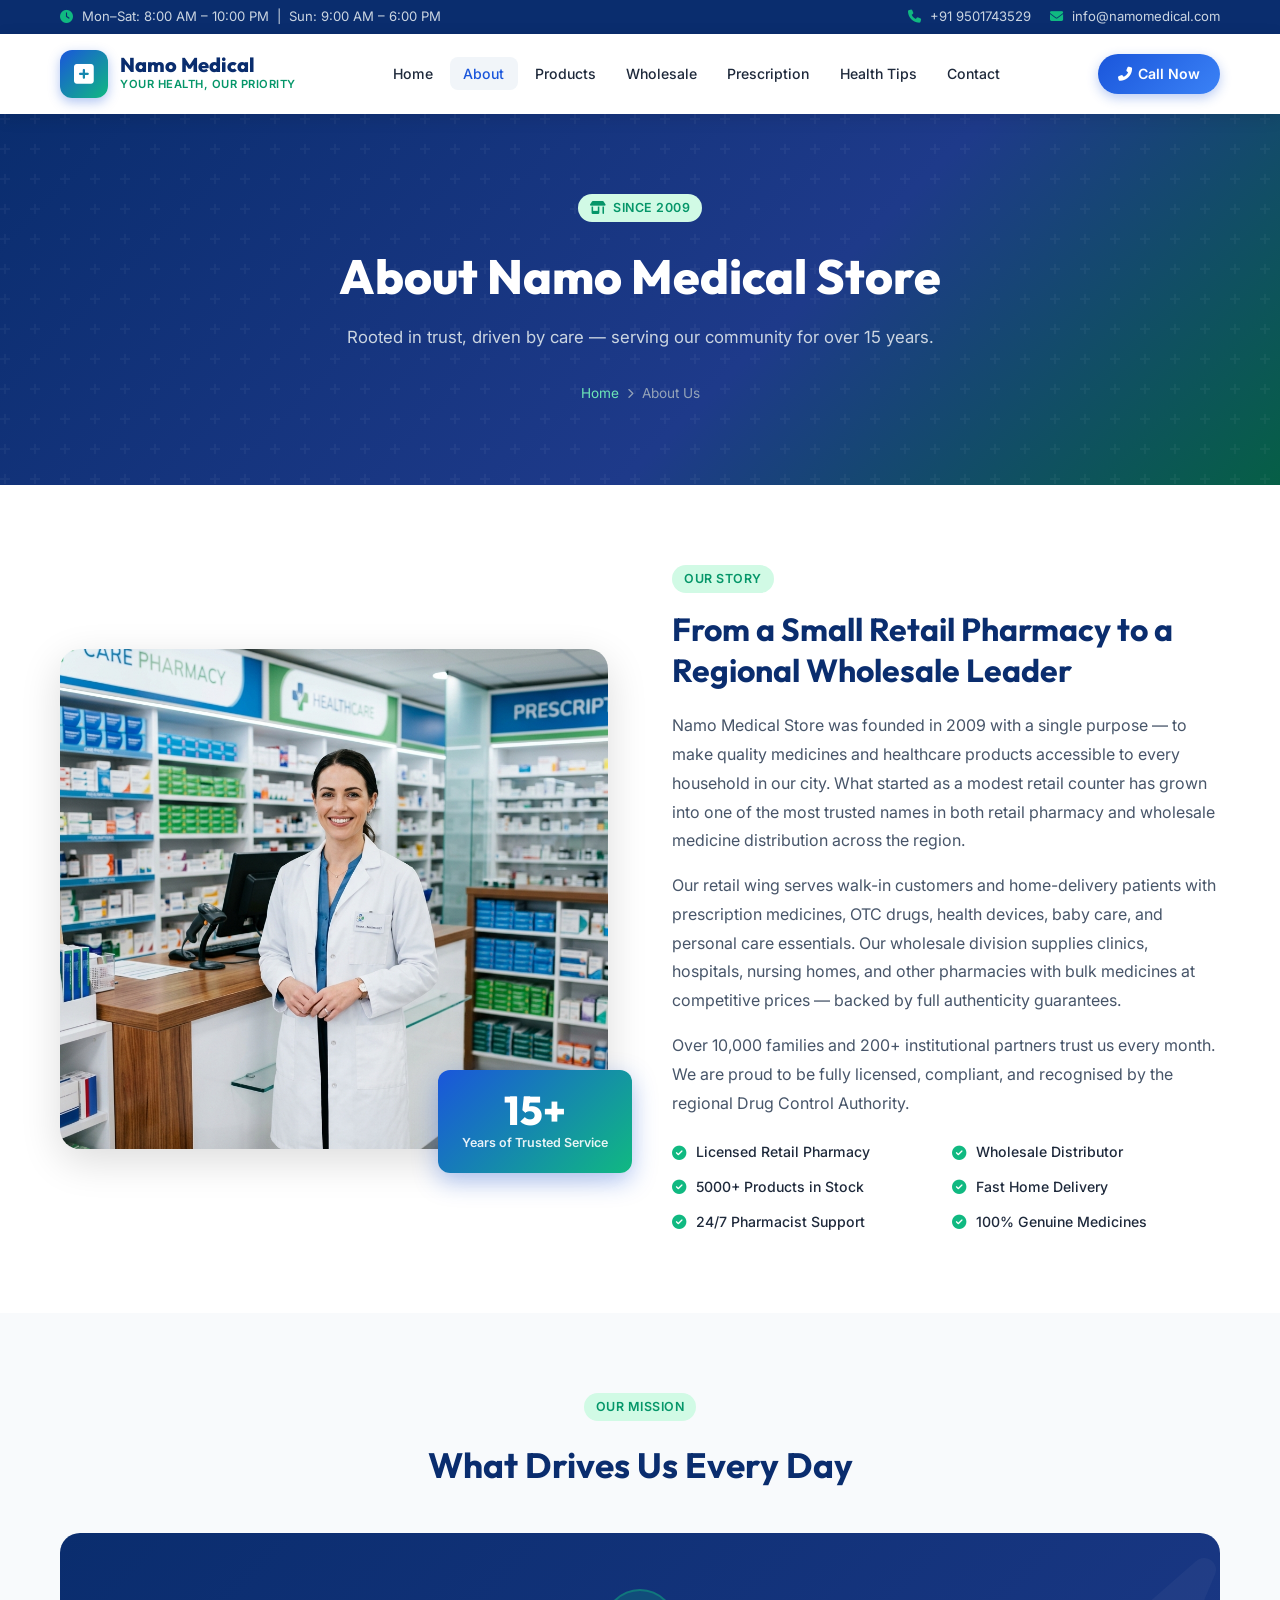
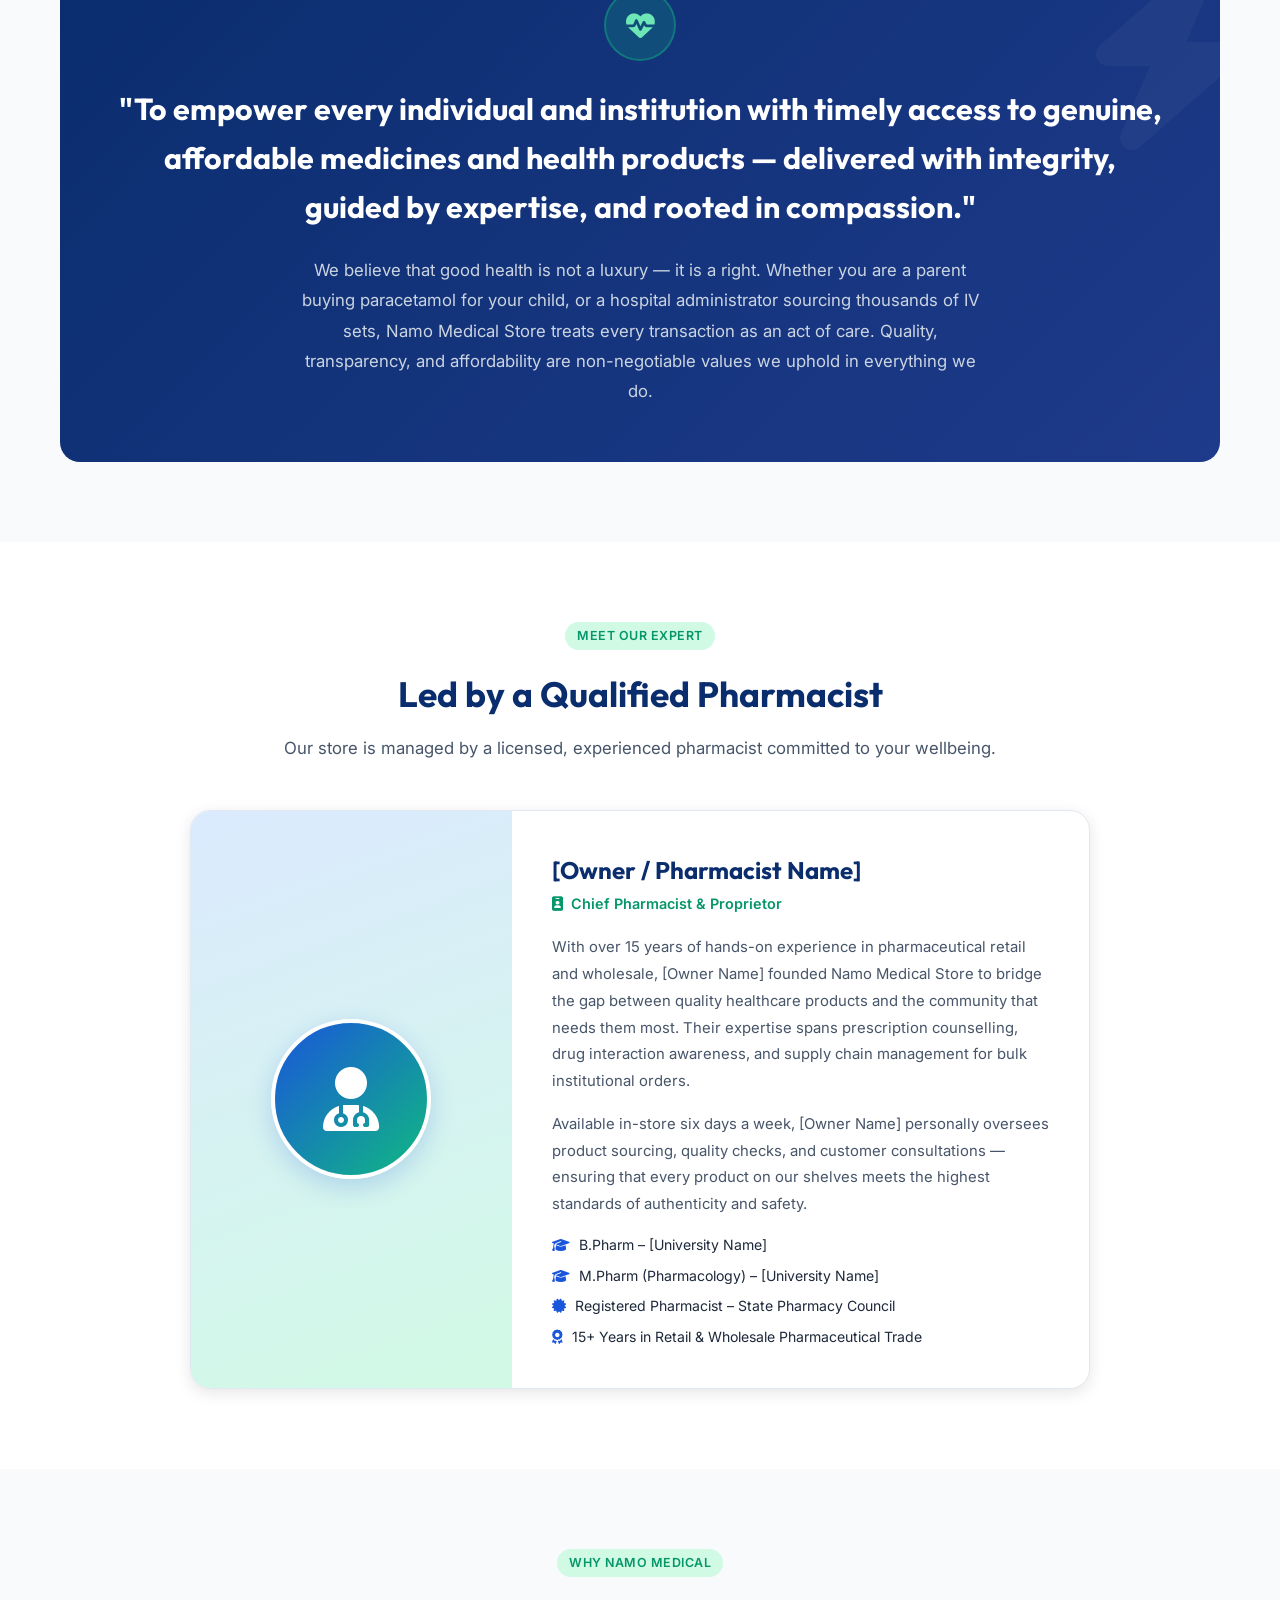
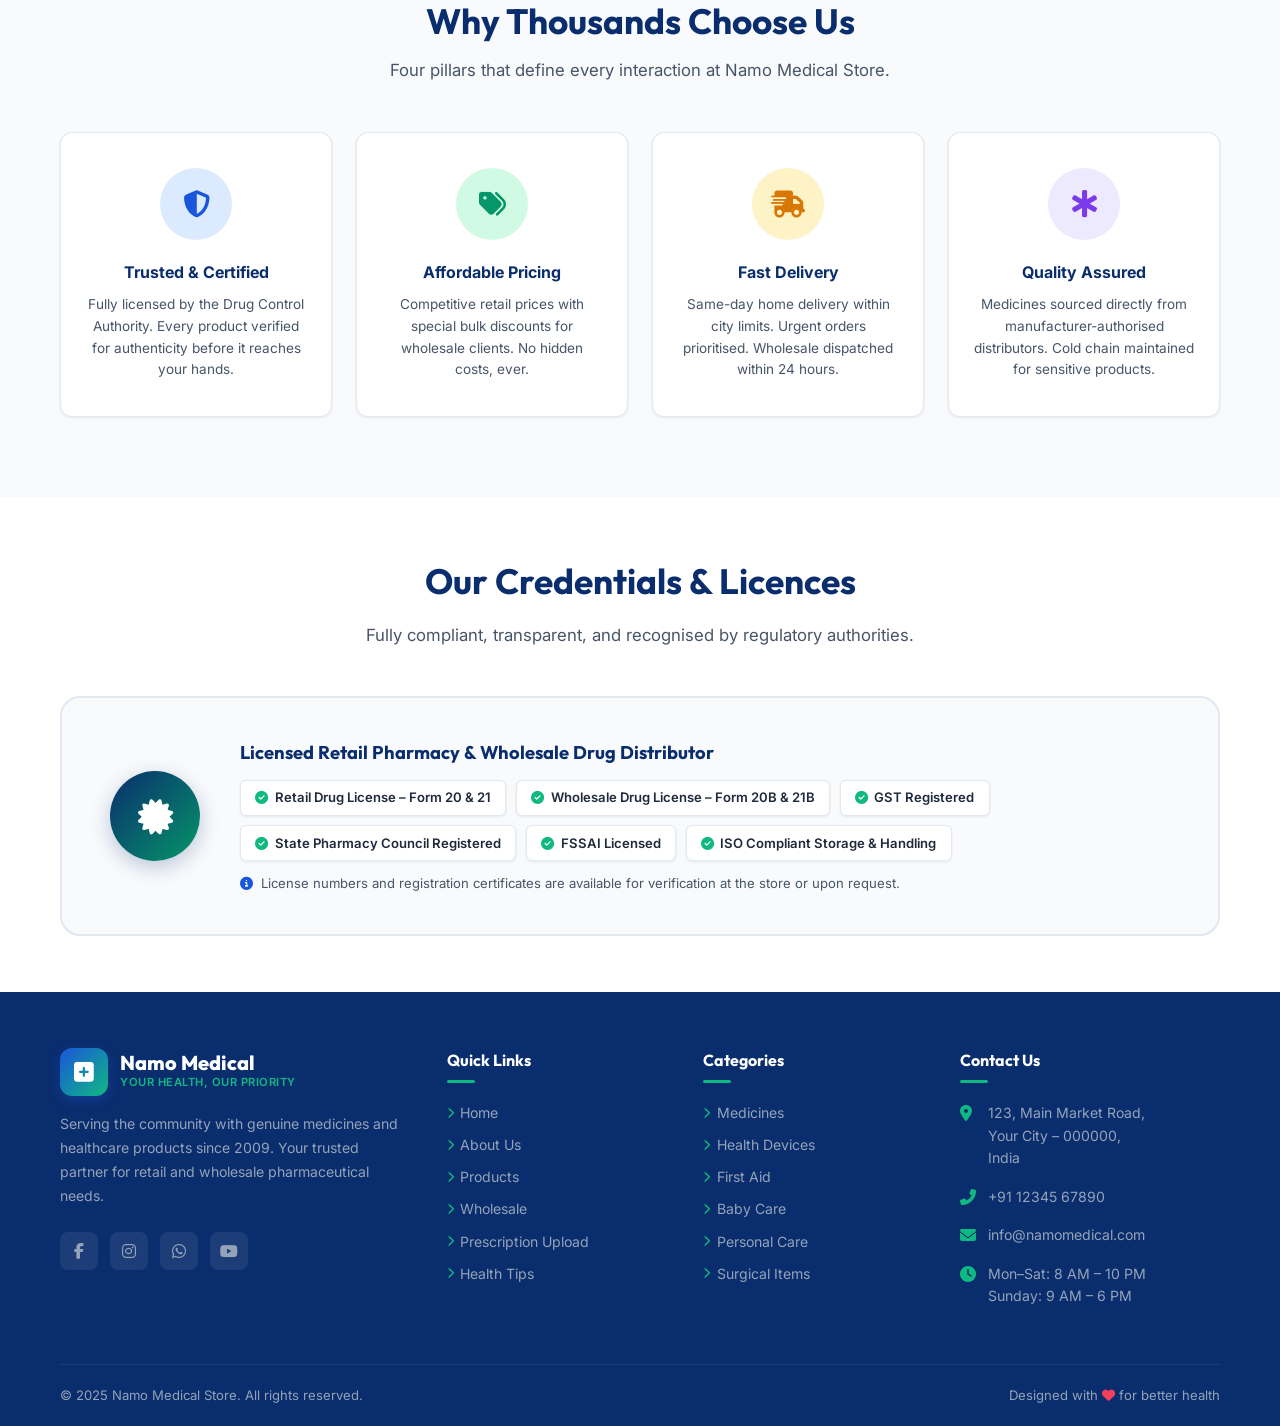
==== about.html @ 47156c94 "products page" ====
<!DOCTYPE html>
<html lang="en">
<head>
  <meta charset="UTF-8" />
  <meta name="viewport" content="width=device-width, initial-scale=1.0" />
  <title>About Us – Namo Medical Store | Retail & Wholesale Pharmacy</title>
  <meta name="Namo medical store" content="Learn about Namo Medical Store – our 15+ year journey as a licensed retail pharmacy and wholesale medicine supplier, our expert pharmacist team, and our mission to serve your health." />
  <link rel="stylesheet" href="css/style.css" />
  <link rel="stylesheet" href="https://cdnjs.cloudflare.com/ajax/libs/font-awesome/6.5.0/css/all.min.css" />
</head>
<body>

  <!-- ===== TOP BAR ===== -->
  <div class="top-bar">
    <div class="container">
      <div class="top-bar-left">
        <span><i class="fas fa-clock"></i> Mon–Sat: 8:00 AM – 10:00 PM &nbsp;|&nbsp; Sun: 9:00 AM – 6:00 PM</span>
      </div>
      <div class="top-bar-right">
        <a href="tel:+919501743529"><i class="fas fa-phone"></i> +91 9501743529</a>
        <a href="mailto:info@namomedical.com"><i class="fas fa-envelope"></i> info@namomedical.com</a>
      </div>
    </div>
  </div>

  <!-- ===== HEADER ===== -->
  <header id="main-header">
    <div class="container">
      <nav>
        <a href="index.html" class="logo">
          <div class="logo-icon"><i class="fas fa-plus-square"></i></div>
          <div class="logo-text">
            <div class="name">Namo Medical</div>
            <div class="tagline">Your Health, Our Priority</div>
          </div>
        </a>

        <ul class="nav-menu">
          <li><a href="index.html">Home</a></li>
          <li><a href="about.html" class="active">About</a></li>
          <li><a href="products.html">Products</a></li>
          <li><a href="index.html#wholesale">Wholesale</a></li>
          <li><a href="#">Prescription</a></li>
          <li><a href="#">Health Tips</a></li>
          <li><a href="#">Contact</a></li>
        </ul>

        <div class="nav-actions">
          <a href="tel:+919501743529" class="btn-call">
            <i class="fas fa-phone-alt"></i> Call Now
          </a>
          <button class="hamburger" id="hamburger" aria-label="Open menu">
            <span></span><span></span><span></span>
          </button>
        </div>
      </nav>
    </div>
  </header>

  <!-- ===== MOBILE NAV ===== -->
  <div class="mobile-nav" id="mobile-nav" role="dialog" aria-label="Mobile navigation">
    <button class="mobile-nav-close" id="mobile-close"><i class="fas fa-times"></i></button>
    <a href="index.html">Home</a>
    <a href="about.html">About</a>
    <a href="products.html">Products</a>
    <a href="index.html#wholesale">Wholesale</a>
    <a href="#">Prescription Upload</a>
    <a href="#">Health Tips</a>
    <a href="#">Contact</a>
    <a href="tel:+919501743529" class="btn-call"><i class="fas fa-phone-alt"></i> Call Now</a>
  </div>

  <!-- ===== PAGE HERO ===== -->
  <section class="page-hero">
    <div class="container">
      <div class="page-hero-content">
        <span class="badge-pill"><i class="fas fa-store-alt"></i> &nbsp;Since 2009</span>
        <h1>About Namo Medical Store</h1>
        <p>Rooted in trust, driven by care — serving our community for over 15 years.</p>
        <nav class="breadcrumb" aria-label="Breadcrumb">
          <a href="index.html">Home</a>
          <i class="fas fa-chevron-right"></i>
          <span>About Us</span>
        </nav>
      </div>
    </div>
  </section>

  <!-- ===== STORY SECTION ===== -->
  <section class="story-section">
    <div class="container">
      <div class="story-grid">

        <!-- Image side -->
        <div class="story-img-wrap reveal">
          <img
            src="images/about_store.png"
            alt="Namo Medical Store pharmacist"
            class="story-img"
            loading="lazy"
          />
          <div class="story-badge">
            <div class="years">15+</div>
            <div class="years-label">Years of Trusted Service</div>
          </div>
        </div>

        <!-- Text side -->
        <div class="story-content reveal">
          <span class="badge-pill">Our Story</span>
          <h2>From a Small Retail Pharmacy to a Regional Wholesale Leader</h2>
          <p>
            Namo Medical Store was founded in 2009 with a single purpose — to make quality medicines
            and healthcare products accessible to every household in our city. What started as a modest
            retail counter has grown into one of the most trusted names in both retail pharmacy and
            wholesale medicine distribution across the region.
          </p>
          <p>
            Our retail wing serves walk-in customers and home-delivery patients with prescription
            medicines, OTC drugs, health devices, baby care, and personal care essentials. Our
            wholesale division supplies clinics, hospitals, nursing homes, and other pharmacies with
            bulk medicines at competitive prices — backed by full authenticity guarantees.
          </p>
          <p>
            Over 10,000 families and 200+ institutional partners trust us every month. We are proud
            to be fully licensed, compliant, and recognised by the regional Drug Control Authority.
          </p>
          <div class="story-highlights">
            <div class="story-highlight-item"><i class="fas fa-check-circle"></i> Licensed Retail Pharmacy</div>
            <div class="story-highlight-item"><i class="fas fa-check-circle"></i> Wholesale Distributor</div>
            <div class="story-highlight-item"><i class="fas fa-check-circle"></i> 5000+ Products in Stock</div>
            <div class="story-highlight-item"><i class="fas fa-check-circle"></i> Fast Home Delivery</div>
            <div class="story-highlight-item"><i class="fas fa-check-circle"></i> 24/7 Pharmacist Support</div>
            <div class="story-highlight-item"><i class="fas fa-check-circle"></i> 100% Genuine Medicines</div>
          </div>
        </div>

      </div>
    </div>
  </section>

  <!-- ===== MISSION STATEMENT ===== -->
  <section class="mission-section">
    <div class="container">
      <span class="badge-pill" style="display:block;width:fit-content;margin:0 auto 1rem;">Our Mission</span>
      <h2 class="section-title" style="margin-bottom:2.5rem;">What Drives Us Every Day</h2>
      <div class="mission-card reveal">
        <div class="mission-icon"><i class="fas fa-heartbeat"></i></div>
        <h2>"To empower every individual and institution with timely access to genuine,
            affordable medicines and health products — delivered with integrity,
            guided by expertise, and rooted in compassion."</h2>
        <p style="margin-top:1.5rem;">
          We believe that good health is not a luxury — it is a right. Whether you are a parent buying
          paracetamol for your child, or a hospital administrator sourcing thousands of IV sets, Namo
          Medical Store treats every transaction as an act of care. Quality, transparency, and
          affordability are non-negotiable values we uphold in everything we do.
        </p>
      </div>
    </div>
  </section>

  <!-- ===== PHARMACIST / OWNER SECTION ===== -->
  <section class="team-section">
    <div class="container">
      <span class="badge-pill" style="display:block;width:fit-content;margin:0 auto 1rem;">Meet Our Expert</span>
      <h2 class="section-title" style="margin-bottom:.75rem;">Led by a Qualified Pharmacist</h2>
      <p class="section-subtitle">Our store is managed by a licensed, experienced pharmacist committed to your wellbeing.</p>

      <div class="team-card reveal">
        <!-- Avatar column -->
        <div class="team-img-col">
          <div class="team-avatar-placeholder">
            <i class="fas fa-user-md"></i>
          </div>
        </div>

        <!-- Info column -->
        <div class="team-info">
          <h3>[Owner / Pharmacist Name]</h3>
          <div class="team-role">
            <i class="fas fa-id-badge"></i>&nbsp; Chief Pharmacist &amp; Proprietor
          </div>
          <p>
            With over 15 years of hands-on experience in pharmaceutical retail and wholesale,
            [Owner Name] founded Namo Medical Store to bridge the gap between quality healthcare
            products and the community that needs them most. Their expertise spans prescription
            counselling, drug interaction awareness, and supply chain management for bulk
            institutional orders.
          </p>
          <p>
            Available in-store six days a week, [Owner Name] personally oversees product sourcing,
            quality checks, and customer consultations — ensuring that every product on our shelves
            meets the highest standards of authenticity and safety.
          </p>
          <div class="qual-list">
            <div class="qual-item">
              <i class="fas fa-graduation-cap"></i>
              <span>B.Pharm – [University Name]</span>
            </div>
            <div class="qual-item">
              <i class="fas fa-graduation-cap"></i>
              <span>M.Pharm (Pharmacology) – [University Name]</span>
            </div>
            <div class="qual-item">
              <i class="fas fa-certificate"></i>
              <span>Registered Pharmacist – State Pharmacy Council</span>
            </div>
            <div class="qual-item">
              <i class="fas fa-award"></i>
              <span>15+ Years in Retail &amp; Wholesale Pharmaceutical Trade</span>
            </div>
          </div>
        </div>
      </div>
    </div>
  </section>

  <!-- ===== WHY CHOOSE US ===== -->
  <section class="why-section">
    <div class="container">
      <span class="badge-pill" style="display:block;width:fit-content;margin:0 auto 1rem;">Why Namo Medical</span>
      <h2 class="section-title">Why Thousands Choose Us</h2>
      <p class="section-subtitle">Four pillars that define every interaction at Namo Medical Store.</p>
      <div class="why-grid">

        <div class="why-card reveal">
          <div class="why-icon-wrap"><i class="fas fa-shield-halved"></i></div>
          <h3>Trusted & Certified</h3>
          <p>Fully licensed by the Drug Control Authority. Every product verified for authenticity before it reaches your hands.</p>
        </div>

        <div class="why-card reveal">
          <div class="why-icon-wrap"><i class="fas fa-tags"></i></div>
          <h3>Affordable Pricing</h3>
          <p>Competitive retail prices with special bulk discounts for wholesale clients. No hidden costs, ever.</p>
        </div>

        <div class="why-card reveal">
          <div class="why-icon-wrap"><i class="fas fa-truck-fast"></i></div>
          <h3>Fast Delivery</h3>
          <p>Same-day home delivery within city limits. Urgent orders prioritised. Wholesale dispatched within 24 hours.</p>
        </div>

        <div class="why-card reveal">
          <div class="why-icon-wrap"><i class="fas fa-star-of-life"></i></div>
          <h3>Quality Assured</h3>
          <p>Medicines sourced directly from manufacturer-authorised distributors. Cold chain maintained for sensitive products.</p>
        </div>

      </div>
    </div>
  </section>

  <!-- ===== LICENSE / CREDIBILITY ===== -->
  <section class="license-section">
    <div class="container">
      <h2 class="section-title" style="margin-bottom:.75rem;">Our Credentials &amp; Licences</h2>
      <p class="section-subtitle">Fully compliant, transparent, and recognised by regulatory authorities.</p>
      <div class="license-inner reveal">
        <div class="license-seal">
          <i class="fas fa-certificate"></i>
        </div>
        <div class="license-details">
          <h3>Licensed Retail Pharmacy &amp; Wholesale Drug Distributor</h3>
          <div class="license-items">
            <div class="license-tag"><i class="fas fa-check-circle"></i> Retail Drug License – Form 20 &amp; 21</div>
            <div class="license-tag"><i class="fas fa-check-circle"></i> Wholesale Drug License – Form 20B &amp; 21B</div>
            <div class="license-tag"><i class="fas fa-check-circle"></i> GST Registered</div>
            <div class="license-tag"><i class="fas fa-check-circle"></i> State Pharmacy Council Registered</div>
            <div class="license-tag"><i class="fas fa-check-circle"></i> FSSAI Licensed</div>
            <div class="license-tag"><i class="fas fa-check-circle"></i> ISO Compliant Storage &amp; Handling</div>
          </div>
          <p class="license-note">
            <i class="fas fa-info-circle" style="color:var(--blue);"></i>
            &nbsp;License numbers and registration certificates are available for verification at the store or upon request.
          </p>
        </div>
      </div>
    </div>
  </section>

  <!-- ===== FOOTER ===== -->
  <footer>
    <div class="container">
      <div class="footer-grid">

        <div class="footer-brand">
          <div class="logo">
            <div class="logo-icon"><i class="fas fa-plus-square"></i></div>
            <div class="logo-text">
              <div class="name">Namo Medical</div>
              <div class="tagline">Your Health, Our Priority</div>
            </div>
          </div>
          <p class="footer-desc">Serving the community with genuine medicines and healthcare products since 2009. Your trusted partner for retail and wholesale pharmaceutical needs.</p>
          <div class="social-links">
            <a href="#" aria-label="Facebook"><i class="fab fa-facebook-f"></i></a>
            <a href="#" aria-label="Instagram"><i class="fab fa-instagram"></i></a>
            <a href="#" aria-label="WhatsApp"><i class="fab fa-whatsapp"></i></a>
            <a href="#" aria-label="YouTube"><i class="fab fa-youtube"></i></a>
          </div>
        </div>

        <div class="footer-col">
          <h4>Quick Links</h4>
          <ul class="footer-links">
            <li><a href="index.html"><i class="fas fa-chevron-right"></i> Home</a></li>
            <li><a href="about.html"><i class="fas fa-chevron-right"></i> About Us</a></li>
            <li><a href="products.html"><i class="fas fa-chevron-right"></i> Products</a></li>
            <li><a href="index.html#wholesale"><i class="fas fa-chevron-right"></i> Wholesale</a></li>
            <li><a href="#"><i class="fas fa-chevron-right"></i> Prescription Upload</a></li>
            <li><a href="#"><i class="fas fa-chevron-right"></i> Health Tips</a></li>
          </ul>
        </div>

        <div class="footer-col">
          <h4>Categories</h4>
          <ul class="footer-links">
            <li><a href="products.html"><i class="fas fa-chevron-right"></i> Medicines</a></li>
            <li><a href="products.html"><i class="fas fa-chevron-right"></i> Health Devices</a></li>
            <li><a href="products.html"><i class="fas fa-chevron-right"></i> First Aid</a></li>
            <li><a href="products.html"><i class="fas fa-chevron-right"></i> Baby Care</a></li>
            <li><a href="products.html"><i class="fas fa-chevron-right"></i> Personal Care</a></li>
            <li><a href="products.html"><i class="fas fa-chevron-right"></i> Surgical Items</a></li>
          </ul>
        </div>

        <div class="footer-col">
          <h4>Contact Us</h4>
          <div class="contact-item">
            <i class="fas fa-map-marker-alt"></i>
            <span>123, Main Market Road,<br />Your City – 000000,<br />India</span>
          </div>
          <div class="contact-item">
            <i class="fas fa-phone-alt"></i>
            <span><a href="tel:+911234567890" style="color:#94a3b8;">+91 12345 67890</a></span>
          </div>
          <div class="contact-item">
            <i class="fas fa-envelope"></i>
            <span><a href="mailto:info@namomedical.com" style="color:#94a3b8;">info@namomedical.com</a></span>
          </div>
          <div class="contact-item">
            <i class="fas fa-clock"></i>
            <span>Mon–Sat: 8 AM – 10 PM<br />Sunday: 9 AM – 6 PM</span>
          </div>
        </div>

      </div>

      <div class="footer-bottom">
        <span>&copy; 2025 Namo Medical Store. All rights reserved.</span>
        <span>Designed with <i class="fas fa-heart" style="color:#f43f5e;"></i> for better health</span>
      </div>
    </div>
  </footer>

  <script src="js/main.js"></script>
</body>
</html>
---- css/style.css ----
/* =============================================
   NAMO MEDICAL STORE - Main Stylesheet
   ============================================= */

@import url('https://fonts.googleapis.com/css2?family=Inter:wght@300;400;500;600;700;800&family=Outfit:wght@400;600;700;800&display=swap');

/* --- CSS Variables --- */
:root {
  --blue-dark:   #0a2d6e;
  --blue:        #1a56db;
  --blue-light:  #3b82f6;
  --green:       #10b981;
  --green-dark:  #059669;
  --green-light: #d1fae5;
  --white:       #ffffff;
  --gray-50:     #f8fafc;
  --gray-100:    #f1f5f9;
  --gray-200:    #e2e8f0;
  --gray-400:    #94a3b8;
  --gray-600:    #475569;
  --gray-800:    #1e293b;
  --shadow-sm:   0 1px 3px rgba(0,0,0,.08);
  --shadow-md:   0 4px 16px rgba(0,0,0,.10);
  --shadow-lg:   0 12px 40px rgba(0,0,0,.14);
  --radius:      12px;
  --radius-lg:   20px;
  --transition:  .3s ease;
}

/* --- Reset --- */
*, *::before, *::after { box-sizing: border-box; margin: 0; padding: 0; }
html { scroll-behavior: smooth; font-size: 16px; }
body { font-family: 'Inter', sans-serif; color: var(--gray-800); background: var(--white); line-height: 1.6; }
img { max-width: 100%; display: block; }
a { text-decoration: none; color: inherit; }
ul { list-style: none; }
button { cursor: pointer; border: none; font-family: inherit; }

/* --- Utility --- */
.container { max-width: 1200px; margin: 0 auto; padding: 0 20px; }
.section-title { font-family: 'Outfit', sans-serif; font-size: clamp(1.6rem, 3vw, 2.2rem); font-weight: 700; color: var(--blue-dark); text-align: center; margin-bottom: .5rem; }
.section-subtitle { text-align: center; color: var(--gray-600); font-size: 1.05rem; margin-bottom: 3rem; }
.badge-pill { display: inline-block; background: var(--green-light); color: var(--green-dark); font-size: .78rem; font-weight: 600; padding: .25rem .75rem; border-radius: 50px; letter-spacing: .5px; text-transform: uppercase; margin-bottom: 1rem; }

/* =============================================
   TOP BAR
   ============================================= */
.top-bar {
  background: var(--blue-dark);
  color: #cbd5e1;
  font-size: .82rem;
  padding: .4rem 0;
}
.top-bar .container {
  display: flex;
  justify-content: space-between;
  align-items: center;
  flex-wrap: wrap;
  gap: .5rem;
}
.top-bar a { color: #cbd5e1; transition: color var(--transition); }
.top-bar a:hover { color: var(--white); }
.top-bar-left, .top-bar-right { display: flex; align-items: center; gap: 1.2rem; }
.top-bar i { margin-right: .3rem; color: var(--green); }

/* =============================================
   HEADER / NAV
   ============================================= */
header {
  position: sticky;
  top: 0;
  z-index: 1000;
  background: var(--white);
  box-shadow: var(--shadow-md);
  transition: box-shadow var(--transition);
}
header.scrolled { box-shadow: 0 4px 24px rgba(0,0,0,.15); }

nav { display: flex; align-items: center; justify-content: space-between; padding: 1rem 0; gap: 1rem; }

/* Logo */
.logo { display: flex; align-items: center; gap: .75rem; }
.logo-icon {
  width: 48px; height: 48px;
  background: linear-gradient(135deg, var(--blue), var(--green));
  border-radius: var(--radius);
  display: flex; align-items: center; justify-content: center;
  font-size: 1.4rem; color: white;
  box-shadow: 0 4px 12px rgba(26,86,219,.35);
}
.logo-text .name { font-family: 'Outfit', sans-serif; font-weight: 800; font-size: 1.25rem; color: var(--blue-dark); line-height: 1.1; }
.logo-text .tagline { font-size: .7rem; color: var(--green-dark); font-weight: 600; letter-spacing: .5px; text-transform: uppercase; }

/* Nav Menu */
.nav-menu { display: flex; align-items: center; gap: .2rem; }
.nav-menu a {
  padding: .5rem .85rem;
  font-size: .88rem;
  font-weight: 500;
  color: var(--gray-800);
  border-radius: 8px;
  transition: background var(--transition), color var(--transition);
  white-space: nowrap;
}
.nav-menu a:hover, .nav-menu a.active { background: var(--gray-100); color: var(--blue); }

/* Nav Actions */
.nav-actions { display: flex; align-items: center; gap: .75rem; }
.btn-call {
  background: linear-gradient(135deg, var(--blue), var(--blue-light));
  color: white;
  padding: .55rem 1.25rem;
  border-radius: 50px;
  font-size: .88rem;
  font-weight: 600;
  display: flex; align-items: center; gap: .4rem;
  box-shadow: 0 4px 12px rgba(26,86,219,.3);
  transition: transform var(--transition), box-shadow var(--transition);
}
.btn-call:hover { transform: translateY(-2px); box-shadow: 0 6px 20px rgba(26,86,219,.4); }

/* Hamburger */
.hamburger { display: none; flex-direction: column; gap: 5px; padding: .4rem; cursor: pointer; }
.hamburger span { display: block; width: 24px; height: 2px; background: var(--blue-dark); border-radius: 2px; transition: all var(--transition); }
.hamburger.open span:nth-child(1) { transform: rotate(45deg) translate(5px, 5px); }
.hamburger.open span:nth-child(2) { opacity: 0; }
.hamburger.open span:nth-child(3) { transform: rotate(-45deg) translate(5px, -5px); }

/* =============================================
   HERO SECTION
   ============================================= */
.hero {
  position: relative;
  min-height: 92vh;
  display: flex; align-items: center;
  overflow: hidden;
}
.hero-bg {
  position: absolute; inset: 0;
  background-image: url('../images/hero_banner.png');
  background-size: cover;
  background-position: center;
  background-repeat: no-repeat;
}
.hero-overlay {
  position: absolute; inset: 0;
  background: linear-gradient(120deg, rgba(10,45,110,.88) 0%, rgba(10,45,110,.6) 55%, rgba(16,185,129,.25) 100%);
}
.hero-content {
  position: relative; z-index: 2;
  max-width: 700px;
  padding: 4rem 0;
  animation: fadeInUp .9s ease both;
}
.hero-content .badge-pill { background: rgba(16,185,129,.2); color: #6ee7b7; border: 1px solid rgba(16,185,129,.4); }
.hero-title {
  font-family: 'Outfit', sans-serif;
  font-size: clamp(2.2rem, 5vw, 3.8rem);
  font-weight: 800;
  color: white;
  line-height: 1.15;
  margin-bottom: 1.2rem;
}
.hero-title span { color: #6ee7b7; }
.hero-subtitle { font-size: clamp(1rem, 2vw, 1.18rem); color: #cbd5e1; margin-bottom: 2.2rem; max-width: 560px; }
.hero-buttons { display: flex; gap: 1rem; flex-wrap: wrap; }

/* Buttons */
.btn-primary {
  background: linear-gradient(135deg, var(--green), var(--green-dark));
  color: white;
  padding: .85rem 2rem;
  border-radius: 50px;
  font-size: 1rem;
  font-weight: 600;
  display: inline-flex; align-items: center; gap: .5rem;
  box-shadow: 0 6px 20px rgba(16,185,129,.4);
  transition: transform var(--transition), box-shadow var(--transition);
}
.btn-primary:hover { transform: translateY(-3px); box-shadow: 0 10px 28px rgba(16,185,129,.5); }

.btn-secondary {
  background: rgba(255,255,255,.12);
  color: white;
  padding: .85rem 2rem;
  border-radius: 50px;
  font-size: 1rem;
  font-weight: 600;
  display: inline-flex; align-items: center; gap: .5rem;
  border: 2px solid rgba(255,255,255,.4);
  backdrop-filter: blur(8px);
  transition: all var(--transition);
}
.btn-secondary:hover { background: rgba(255,255,255,.22); border-color: white; }

/* Hero Stats */
.hero-stats {
  position: relative; z-index: 2;
  display: flex; gap: 2rem; flex-wrap: wrap;
  margin-top: 3rem;
  padding-top: 2rem;
  border-top: 1px solid rgba(255,255,255,.15);
}
.stat-item { text-align: center; }
.stat-number { font-family: 'Outfit', sans-serif; font-size: 1.8rem; font-weight: 800; color: white; line-height: 1; }
.stat-label { font-size: .8rem; color: #94a3b8; margin-top: .2rem; }

/* =============================================
   TRUST BADGES
   ============================================= */
.trust-section { padding: 4rem 0; background: var(--gray-50); }
.trust-grid {
  display: grid;
  grid-template-columns: repeat(5, 1fr);
  gap: 1.5rem;
}
.trust-card {
  background: var(--white);
  border-radius: var(--radius);
  padding: 1.75rem 1.25rem;
  text-align: center;
  box-shadow: var(--shadow-sm);
  border: 1px solid var(--gray-200);
  transition: transform var(--transition), box-shadow var(--transition);
}
.trust-card:hover { transform: translateY(-5px); box-shadow: var(--shadow-lg); }
.trust-icon {
  width: 64px; height: 64px;
  margin: 0 auto 1rem;
  border-radius: 50%;
  display: flex; align-items: center; justify-content: center;
  font-size: 1.6rem;
}
.trust-card:nth-child(1) .trust-icon { background: #dbeafe; color: var(--blue); }
.trust-card:nth-child(2) .trust-icon { background: var(--green-light); color: var(--green-dark); }
.trust-card:nth-child(3) .trust-icon { background: #fef3c7; color: #d97706; }
.trust-card:nth-child(4) .trust-icon { background: #ede9fe; color: #7c3aed; }
.trust-card:nth-child(5) .trust-icon { background: #fce7f3; color: #db2777; }
.trust-card h3 { font-size: .95rem; font-weight: 700; color: var(--blue-dark); margin-bottom: .4rem; }
.trust-card p { font-size: .8rem; color: var(--gray-600); }

/* =============================================
   FEATURED CATEGORIES
   ============================================= */
.categories-section { padding: 5rem 0; background: var(--white); }
.categories-grid {
  display: grid;
  grid-template-columns: repeat(3, 1fr);
  gap: 1.75rem;
}
.category-card {
  border-radius: var(--radius-lg);
  overflow: hidden;
  box-shadow: var(--shadow-sm);
  border: 1px solid var(--gray-200);
  transition: transform var(--transition), box-shadow var(--transition);
  background: var(--white);
  cursor: pointer;
  position: relative;
}
.category-card:hover { transform: translateY(-6px); box-shadow: var(--shadow-lg); }
.category-img {
  width: 100%;
  height: 200px;
  object-fit: cover;
  transition: transform .5s ease;
}
.category-card:hover .category-img { transform: scale(1.06); }
.category-img-wrap { overflow: hidden; position: relative; }
.category-overlay {
  position: absolute; inset: 0;
  background: linear-gradient(to top, rgba(10,45,110,.65) 0%, transparent 60%);
  opacity: 0;
  transition: opacity var(--transition);
}
.category-card:hover .category-overlay { opacity: 1; }
.category-body { padding: 1.4rem; }
.category-body h3 { font-family: 'Outfit', sans-serif; font-size: 1.1rem; font-weight: 700; color: var(--blue-dark); margin-bottom: .35rem; }
.category-body p { font-size: .85rem; color: var(--gray-600); margin-bottom: 1rem; }
.category-link {
  display: inline-flex; align-items: center; gap: .35rem;
  font-size: .85rem; font-weight: 600; color: var(--blue);
  transition: gap var(--transition);
}
.category-card:hover .category-link { gap: .6rem; }

/* =============================================
   CTA STRIP
   ============================================= */
.cta-strip {
  background: linear-gradient(135deg, var(--blue-dark) 0%, #1e40af 50%, var(--green-dark) 100%);
  padding: 4rem 0;
  text-align: center;
}
.cta-strip h2 { font-family: 'Outfit', sans-serif; font-size: clamp(1.5rem,3vw,2.2rem); font-weight: 800; color: white; margin-bottom: .75rem; }
.cta-strip p { color: #cbd5e1; font-size: 1rem; margin-bottom: 2rem; max-width: 560px; margin-left: auto; margin-right: auto; }
.cta-strip .btn-primary { background: white; color: var(--blue-dark); box-shadow: 0 6px 20px rgba(0,0,0,.25); }
.cta-strip .btn-primary:hover { box-shadow: 0 10px 30px rgba(0,0,0,.35); }

/* =============================================
   FOOTER
   ============================================= */
footer {
  background: var(--blue-dark);
  color: #94a3b8;
  padding: 3.5rem 0 0;
}
.footer-grid {
  display: grid;
  grid-template-columns: 1.6fr 1fr 1fr 1.2fr;
  gap: 2.5rem;
  padding-bottom: 2.5rem;
}
.footer-brand .logo-text .name { color: white; }
.footer-brand .logo-text .tagline { color: var(--green); }
.footer-desc { font-size: .88rem; margin: 1rem 0 1.5rem; line-height: 1.7; }
.social-links { display: flex; gap: .75rem; }
.social-links a {
  width: 38px; height: 38px;
  background: rgba(255,255,255,.08);
  border-radius: 8px;
  display: flex; align-items: center; justify-content: center;
  color: #94a3b8;
  transition: background var(--transition), color var(--transition), transform var(--transition);
}
.social-links a:hover { background: var(--blue); color: white; transform: translateY(-3px); }

.footer-col h4 { font-family: 'Outfit', sans-serif; font-size: 1rem; font-weight: 700; color: white; margin-bottom: 1.2rem; position: relative; }
.footer-col h4::after { content: ''; display: block; width: 28px; height: 3px; background: var(--green); border-radius: 2px; margin-top: .4rem; }
.footer-links li { margin-bottom: .6rem; }
.footer-links a { font-size: .88rem; color: #94a3b8; transition: color var(--transition), padding-left var(--transition); display: flex; align-items: center; gap: .4rem; }
.footer-links a:hover { color: white; padding-left: 4px; }
.footer-links a i { font-size: .7rem; color: var(--green); }

.contact-item { display: flex; gap: .75rem; align-items: flex-start; margin-bottom: 1rem; }
.contact-item i { color: var(--green); margin-top: .2rem; min-width: 16px; }
.contact-item span { font-size: .88rem; line-height: 1.6; }

.footer-bottom {
  border-top: 1px solid rgba(255,255,255,.08);
  padding: 1.25rem 0;
  display: flex;
  justify-content: space-between;
  align-items: center;
  flex-wrap: wrap;
  gap: .75rem;
  font-size: .82rem;
}
.footer-bottom a { color: var(--green); }

/* =============================================
   MOBILE NAV OVERLAY
   ============================================= */
.mobile-nav {
  display: none;
  position: fixed;
  inset: 0;
  z-index: 999;
  background: var(--white);
  padding: 2rem 1.5rem;
  flex-direction: column;
  gap: 1rem;
  overflow-y: auto;
  transform: translateX(-100%);
  transition: transform var(--transition);
}
.mobile-nav.open { transform: translateX(0); }
.mobile-nav a {
  display: block;
  padding: .85rem 1rem;
  font-size: 1.05rem;
  font-weight: 500;
  border-radius: var(--radius);
  border-bottom: 1px solid var(--gray-100);
  transition: background var(--transition);
}
.mobile-nav a:hover { background: var(--gray-50); color: var(--blue); }
.mobile-nav .btn-call { width: fit-content; margin-top: .5rem; }
.mobile-nav-close { align-self: flex-end; background: var(--gray-100); border-radius: 8px; padding: .5rem .9rem; font-size: 1.2rem; color: var(--gray-800); margin-bottom: 1rem; }

/* =============================================
   ANIMATIONS
   ============================================= */
@keyframes fadeInUp {
  from { opacity: 0; transform: translateY(30px); }
  to   { opacity: 1; transform: translateY(0); }
}
.reveal { opacity: 0; transform: translateY(28px); transition: opacity .7s ease, transform .7s ease; }
.reveal.visible { opacity: 1; transform: translateY(0); }

/* =============================================
   RESPONSIVE
   ============================================= */
@media (max-width: 1024px) {
  .trust-grid { grid-template-columns: repeat(3, 1fr); }
  .footer-grid { grid-template-columns: 1fr 1fr; }
}

@media (max-width: 768px) {
  .nav-menu, .nav-actions .btn-call { display: none; }
  .hamburger { display: flex; }
  .mobile-nav { display: flex; }
  .categories-grid { grid-template-columns: repeat(2, 1fr); }
  .trust-grid { grid-template-columns: repeat(2, 1fr); }
  .hero-stats { gap: 1.5rem; }
  .footer-grid { grid-template-columns: 1fr; }
  .top-bar-left { display: none; }
}

@media (max-width: 480px) {
  .categories-grid { grid-template-columns: 1fr; }
  .trust-grid { grid-template-columns: 1fr 1fr; }
  .hero-buttons { flex-direction: column; align-items: flex-start; }
}

/* =============================================
   ABOUT PAGE STYLES
   ============================================= */

/* Page Hero (inner pages) */
.page-hero {
  background: linear-gradient(135deg, var(--blue-dark) 0%, #1e3a8a 60%, #065f46 100%);
  padding: 5rem 0 4rem;
  text-align: center;
  position: relative;
  overflow: hidden;
}
.page-hero::before {
  content: '';
  position: absolute; inset: 0;
  background: url("data:image/svg+xml,%3Csvg width='60' height='60' viewBox='0 0 60 60' xmlns='http://www.w3.org/2000/svg'%3E%3Cg fill='none' fill-rule='evenodd'%3E%3Cg fill='%23ffffff' fill-opacity='0.04'%3E%3Cpath d='M36 34v-4h-2v4h-4v2h4v4h2v-4h4v-2h-4zm0-30V0h-2v4h-4v2h4v4h2V6h4V4h-4zM6 34v-4H4v4H0v2h4v4h2v-4h4v-2H6zM6 4V0H4v4H0v2h4v4h2V6h4V4H6z'/%3E%3C/g%3E%3C/g%3E%3C/svg%3E");
}
.page-hero-content { position: relative; z-index: 1; }
.page-hero h1 {
  font-family: 'Outfit', sans-serif;
  font-size: clamp(2rem, 4vw, 3rem);
  font-weight: 800;
  color: white;
  margin-bottom: .6rem;
}
.page-hero p { color: #cbd5e1; font-size: 1.05rem; }
.breadcrumb {
  display: flex; align-items: center; justify-content: center; gap: .5rem;
  font-size: .85rem; color: #94a3b8; margin-top: 1rem;
}
.breadcrumb a { color: #6ee7b7; }
.breadcrumb i { font-size: .65rem; }

/* ---- Story Section ---- */
.story-section { padding: 5rem 0; background: var(--white); }
.story-grid {
  display: grid;
  grid-template-columns: 1fr 1fr;
  gap: 4rem;
  align-items: center;
}
.story-img-wrap { position: relative; }
.story-img {
  width: 100%;
  border-radius: var(--radius-lg);
  object-fit: cover;
  max-height: 500px;
  box-shadow: var(--shadow-lg);
}
.story-badge {
  position: absolute;
  bottom: -1.5rem; right: -1.5rem;
  background: linear-gradient(135deg, var(--blue), var(--green));
  color: white;
  border-radius: var(--radius);
  padding: 1.25rem 1.5rem;
  text-align: center;
  box-shadow: 0 8px 24px rgba(26,86,219,.35);
  min-width: 130px;
}
.story-badge .years {
  font-family: 'Outfit', sans-serif;
  font-size: 2.5rem;
  font-weight: 800;
  line-height: 1;
}
.story-badge .years-label { font-size: .78rem; font-weight: 600; opacity: .9; margin-top: .2rem; }

.story-content h2 {
  font-family: 'Outfit', sans-serif;
  font-size: clamp(1.5rem, 2.5vw, 2rem);
  font-weight: 700;
  color: var(--blue-dark);
  margin-bottom: 1.2rem;
  line-height: 1.3;
}
.story-content p { color: var(--gray-600); line-height: 1.8; margin-bottom: 1rem; }
.story-highlights {
  display: grid; grid-template-columns: 1fr 1fr; gap: .75rem;
  margin-top: 1.5rem;
}
.story-highlight-item {
  display: flex; align-items: center; gap: .6rem;
  font-size: .88rem; font-weight: 500; color: var(--gray-800);
}
.story-highlight-item i { color: var(--green); font-size: .9rem; }

/* ---- Mission Section ---- */
.mission-section { padding: 5rem 0; background: var(--gray-50); }
.mission-card {
  background: linear-gradient(135deg, var(--blue-dark), #1e3a8a);
  border-radius: var(--radius-lg);
  padding: 3.5rem;
  text-align: center;
  position: relative;
  overflow: hidden;
}
.mission-card::before {
  content: '\f0e7';
  font-family: 'Font Awesome 6 Free';
  font-weight: 900;
  position: absolute;
  font-size: 12rem;
  color: rgba(255,255,255,.04);
  top: -2rem; right: -2rem;
}
.mission-icon {
  width: 72px; height: 72px;
  background: rgba(16,185,129,.2);
  border: 2px solid rgba(16,185,129,.4);
  border-radius: 50%;
  display: flex; align-items: center; justify-content: center;
  font-size: 1.8rem; color: #6ee7b7;
  margin: 0 auto 1.5rem;
}
.mission-card h2 {
  font-family: 'Outfit', sans-serif;
  font-size: clamp(1.4rem, 2.5vw, 1.9rem);
  font-weight: 700; color: white; margin-bottom: 1rem;
}
.mission-card p { color: #cbd5e1; font-size: 1.05rem; max-width: 700px; margin: 0 auto; line-height: 1.8; }

/* ---- Pharmacist / Team Section ---- */
.team-section { padding: 5rem 0; background: var(--white); }
.team-card {
  background: var(--white);
  border-radius: var(--radius-lg);
  box-shadow: var(--shadow-md);
  border: 1px solid var(--gray-200);
  overflow: hidden;
  display: grid;
  grid-template-columns: 1fr 1.8fr;
  max-width: 900px;
  margin: 0 auto;
}
.team-img-col { background: linear-gradient(160deg, #dbeafe, #d1fae5); display: flex; align-items: center; justify-content: center; padding: 2rem; }
.team-avatar {
  width: 160px; height: 160px;
  border-radius: 50%;
  object-fit: cover;
  border: 4px solid white;
  box-shadow: 0 8px 24px rgba(26,86,219,.2);
}
.team-avatar-placeholder {
  width: 160px; height: 160px;
  border-radius: 50%;
  background: linear-gradient(135deg, var(--blue), var(--green));
  display: flex; align-items: center; justify-content: center;
  font-size: 4rem; color: white;
  border: 4px solid white;
  box-shadow: 0 8px 24px rgba(26,86,219,.2);
}
.team-info { padding: 2.5rem; }
.team-info h3 {
  font-family: 'Outfit', sans-serif;
  font-size: 1.5rem; font-weight: 700; color: var(--blue-dark); margin-bottom: .2rem;
}
.team-role { color: var(--green-dark); font-weight: 600; font-size: .9rem; margin-bottom: 1.2rem; }
.team-info p { color: var(--gray-600); line-height: 1.8; margin-bottom: 1rem; font-size: .93rem; }
.qual-list { display: flex; flex-direction: column; gap: .5rem; }
.qual-item { display: flex; align-items: center; gap: .6rem; font-size: .88rem; color: var(--gray-800); }
.qual-item i { color: var(--blue); }

/* ---- Why Choose Us (About) ---- */
.why-section { padding: 5rem 0; background: var(--gray-50); }
.why-grid {
  display: grid;
  grid-template-columns: repeat(4, 1fr);
  gap: 1.5rem;
}
.why-card {
  background: var(--white);
  border-radius: var(--radius);
  padding: 2.2rem 1.5rem;
  text-align: center;
  border: 1px solid var(--gray-200);
  box-shadow: var(--shadow-sm);
  transition: transform var(--transition), box-shadow var(--transition), border-color var(--transition);
  position: relative; overflow: hidden;
}
.why-card::after {
  content: '';
  position: absolute; bottom: 0; left: 0; right: 0;
  height: 4px;
  background: linear-gradient(90deg, var(--blue), var(--green));
  transform: scaleX(0);
  transition: transform var(--transition);
  transform-origin: left;
}
.why-card:hover { transform: translateY(-6px); box-shadow: var(--shadow-lg); border-color: var(--blue-light); }
.why-card:hover::after { transform: scaleX(1); }
.why-icon-wrap {
  width: 72px; height: 72px;
  border-radius: 50%;
  margin: 0 auto 1.25rem;
  display: flex; align-items: center; justify-content: center;
  font-size: 1.7rem;
  transition: transform var(--transition);
}
.why-card:hover .why-icon-wrap { transform: scale(1.1) rotate(-5deg); }
.why-card:nth-child(1) .why-icon-wrap { background: #dbeafe; color: var(--blue); }
.why-card:nth-child(2) .why-icon-wrap { background: var(--green-light); color: var(--green-dark); }
.why-card:nth-child(3) .why-icon-wrap { background: #fef3c7; color: #d97706; }
.why-card:nth-child(4) .why-icon-wrap { background: #ede9fe; color: #7c3aed; }
.why-card h3 { font-size: 1rem; font-weight: 700; color: var(--blue-dark); margin-bottom: .5rem; }
.why-card p { font-size: .85rem; color: var(--gray-600); line-height: 1.6; }

/* ---- License / Credibility Section ---- */
.license-section { padding: 3.5rem 0; background: var(--white); }
.license-inner {
  border: 2px solid var(--gray-200);
  border-radius: var(--radius-lg);
  padding: 2.5rem 3rem;
  display: flex;
  align-items: center;
  gap: 2.5rem;
  flex-wrap: wrap;
  background: var(--gray-50);
}
.license-seal {
  width: 90px; height: 90px;
  background: linear-gradient(135deg, var(--blue-dark), var(--green-dark));
  border-radius: 50%;
  display: flex; align-items: center; justify-content: center;
  font-size: 2.2rem; color: white;
  box-shadow: 0 6px 20px rgba(10,45,110,.25);
  flex-shrink: 0;
}
.license-details { flex: 1; min-width: 220px; }
.license-details h3 { font-family: 'Outfit', sans-serif; font-size: 1.15rem; font-weight: 700; color: var(--blue-dark); margin-bottom: .75rem; }
.license-items { display: flex; flex-wrap: wrap; gap: .6rem; }
.license-tag {
  background: white;
  border: 1px solid var(--gray-200);
  border-radius: 6px;
  padding: .4rem .9rem;
  font-size: .82rem;
  font-weight: 600;
  color: var(--gray-800);
  display: flex; align-items: center; gap: .4rem;
  box-shadow: var(--shadow-sm);
}
.license-tag i { color: var(--green); }
.license-note { font-size: .82rem; color: var(--gray-600); margin-top: .75rem; }

/* ---- About page responsive ---- */
@media (max-width: 900px) {
  .story-grid { grid-template-columns: 1fr; gap: 2.5rem; }
  .story-badge { bottom: 1rem; right: 1rem; }
  .why-grid { grid-template-columns: repeat(2, 1fr); }
  .team-card { grid-template-columns: 1fr; }
  .team-img-col { padding: 2rem; }
}
@media (max-width: 600px) {
  .why-grid { grid-template-columns: repeat(2, 1fr); }
  .mission-card { padding: 2rem 1.5rem; }
  .license-inner { flex-direction: column; text-align: center; }
  .license-items { justify-content: center; }
  .story-highlights { grid-template-columns: 1fr; }
}
@media (max-width: 400px) {
  .why-grid { grid-template-columns: 1fr; }
}

/* =============================================
   PRODUCTS PAGE STYLES
   ============================================= */
.products-page-section { padding: 5rem 0; background: var(--gray-50); }
.products-grid {
  display: grid;
  grid-template-columns: repeat(3, 1fr);
  gap: 1.75rem;
}
.product-card {
  background: var(--white);
  border-radius: var(--radius-lg);
  overflow: hidden;
  border: 1px solid var(--gray-200);
  box-shadow: var(--shadow-sm);
  display: flex;
  flex-direction: column;
  transition: transform var(--transition), box-shadow var(--transition), border-color var(--transition);
}
.product-card:hover {
  transform: translateY(-6px);
  box-shadow: var(--shadow-lg);
  border-color: var(--blue-light);
}
.product-card-media {
  position: relative;
  height: 180px;
  overflow: hidden;
  background: linear-gradient(135deg, #dbeafe, #d1fae5);
}
.product-card-img {
  width: 100%;
  height: 100%;
  object-fit: cover;
  transition: transform .5s ease;
}
.product-card:hover .product-card-img { transform: scale(1.06); }
.product-card-icon {
  position: absolute;
  inset: 0;
  display: flex;
  align-items: center;
  justify-content: center;
  font-size: 3.2rem;
  color: var(--blue);
  background: linear-gradient(135deg, #dbeafe, #d1fae5);
}
.product-card:nth-child(2) .product-card-icon { color: var(--green-dark); }
.product-card:nth-child(3) .product-card-icon { color: #d97706; }
.product-card:nth-child(4) .product-card-icon { color: #db2777; }
.product-card:nth-child(5) .product-card-icon { color: #7c3aed; }
.product-card:nth-child(6) .product-card-icon { color: #0891b2; }
.product-card-body {
  padding: 1.5rem;
  display: flex;
  flex-direction: column;
  flex: 1;
}
.product-card-body h3 {
  font-family: 'Outfit', sans-serif;
  font-size: 1.15rem;
  font-weight: 700;
  color: var(--blue-dark);
  margin-bottom: .45rem;
}
.product-card-body p {
  font-size: .88rem;
  color: var(--gray-600);
  line-height: 1.65;
  margin-bottom: 1.25rem;
  flex: 1;
}
.btn-details {
  display: inline-flex;
  align-items: center;
  justify-content: center;
  gap: .45rem;
  align-self: flex-start;
  background: linear-gradient(135deg, var(--blue), var(--blue-light));
  color: white;
  padding: .55rem 1.25rem;
  border-radius: 50px;
  font-size: .85rem;
  font-weight: 600;
  box-shadow: 0 4px 12px rgba(26,86,219,.25);
  transition: transform var(--transition), box-shadow var(--transition), gap var(--transition);
}
.btn-details:hover {
  transform: translateY(-2px);
  box-shadow: 0 6px 18px rgba(26,86,219,.35);
  gap: .65rem;
}

@media (max-width: 900px) {
  .products-grid { grid-template-columns: repeat(2, 1fr); }
}
@media (max-width: 480px) {
  .products-grid { grid-template-columns: 1fr; }
}
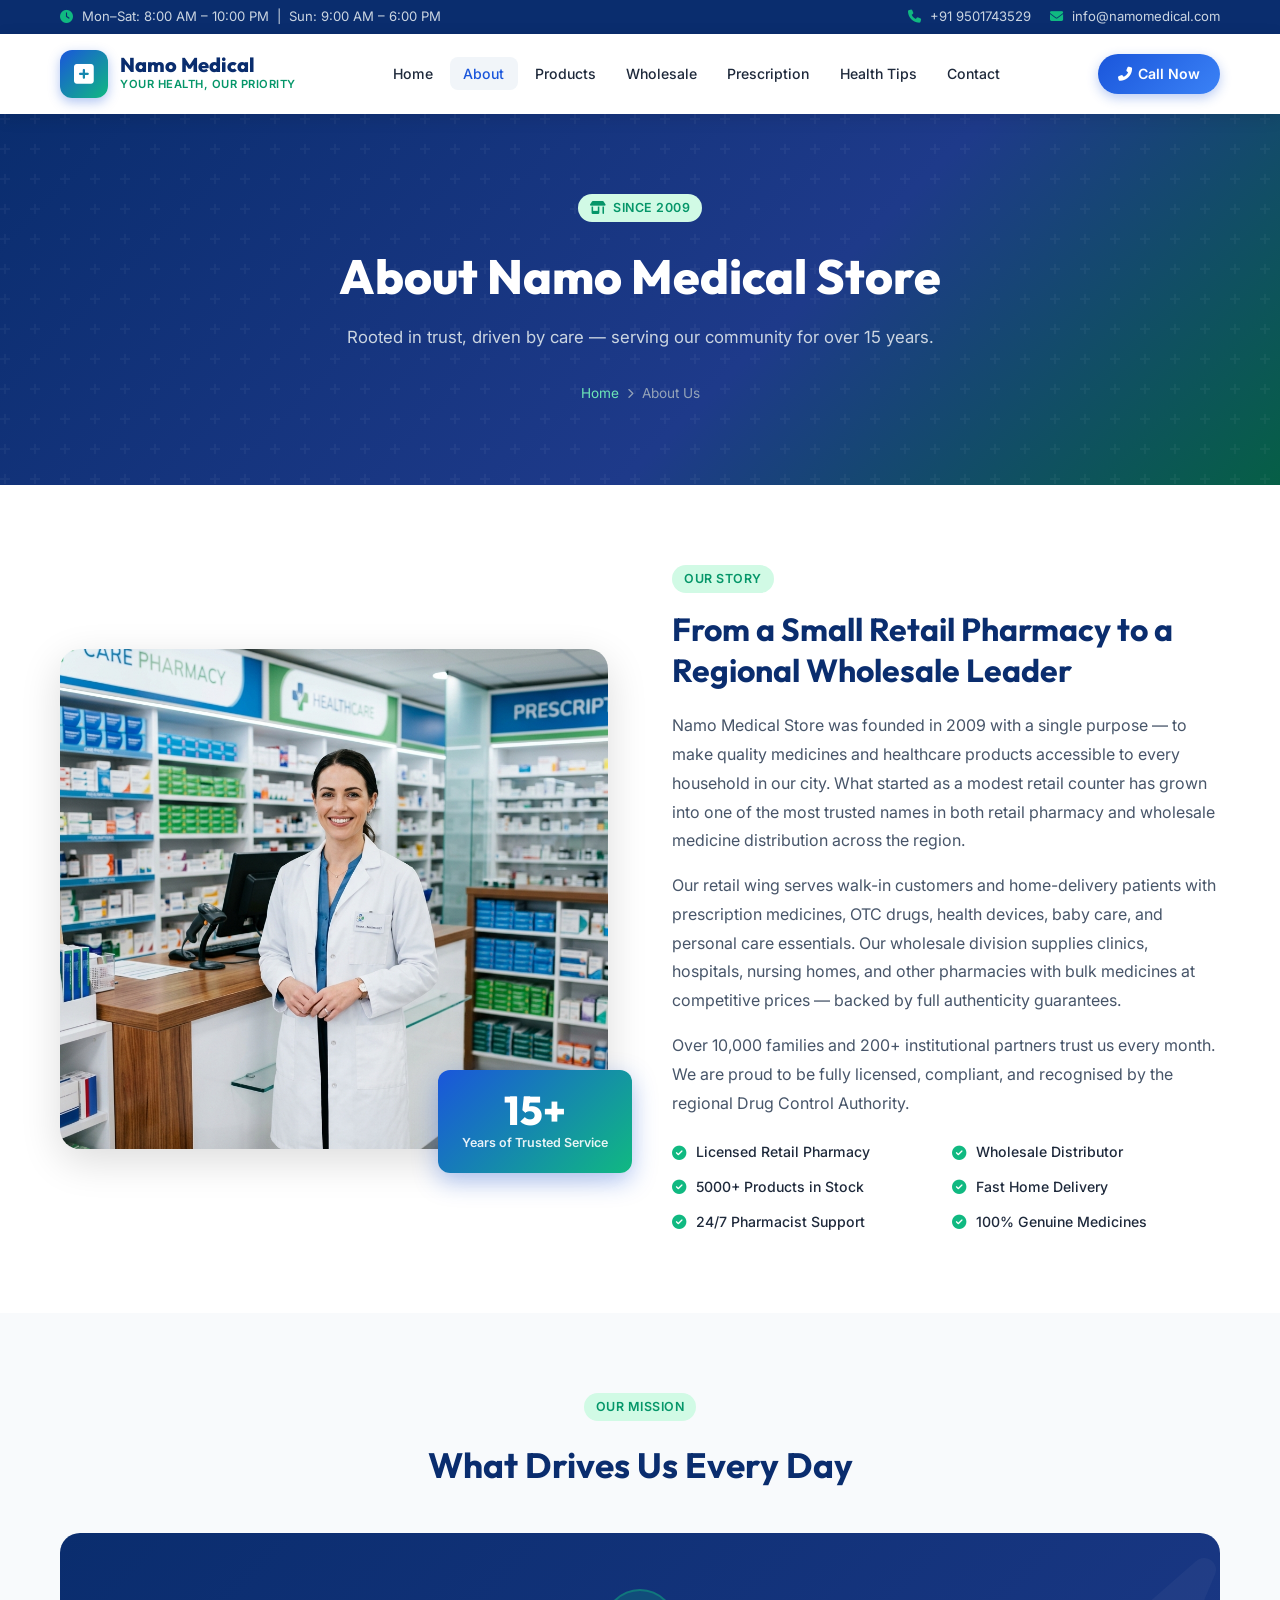
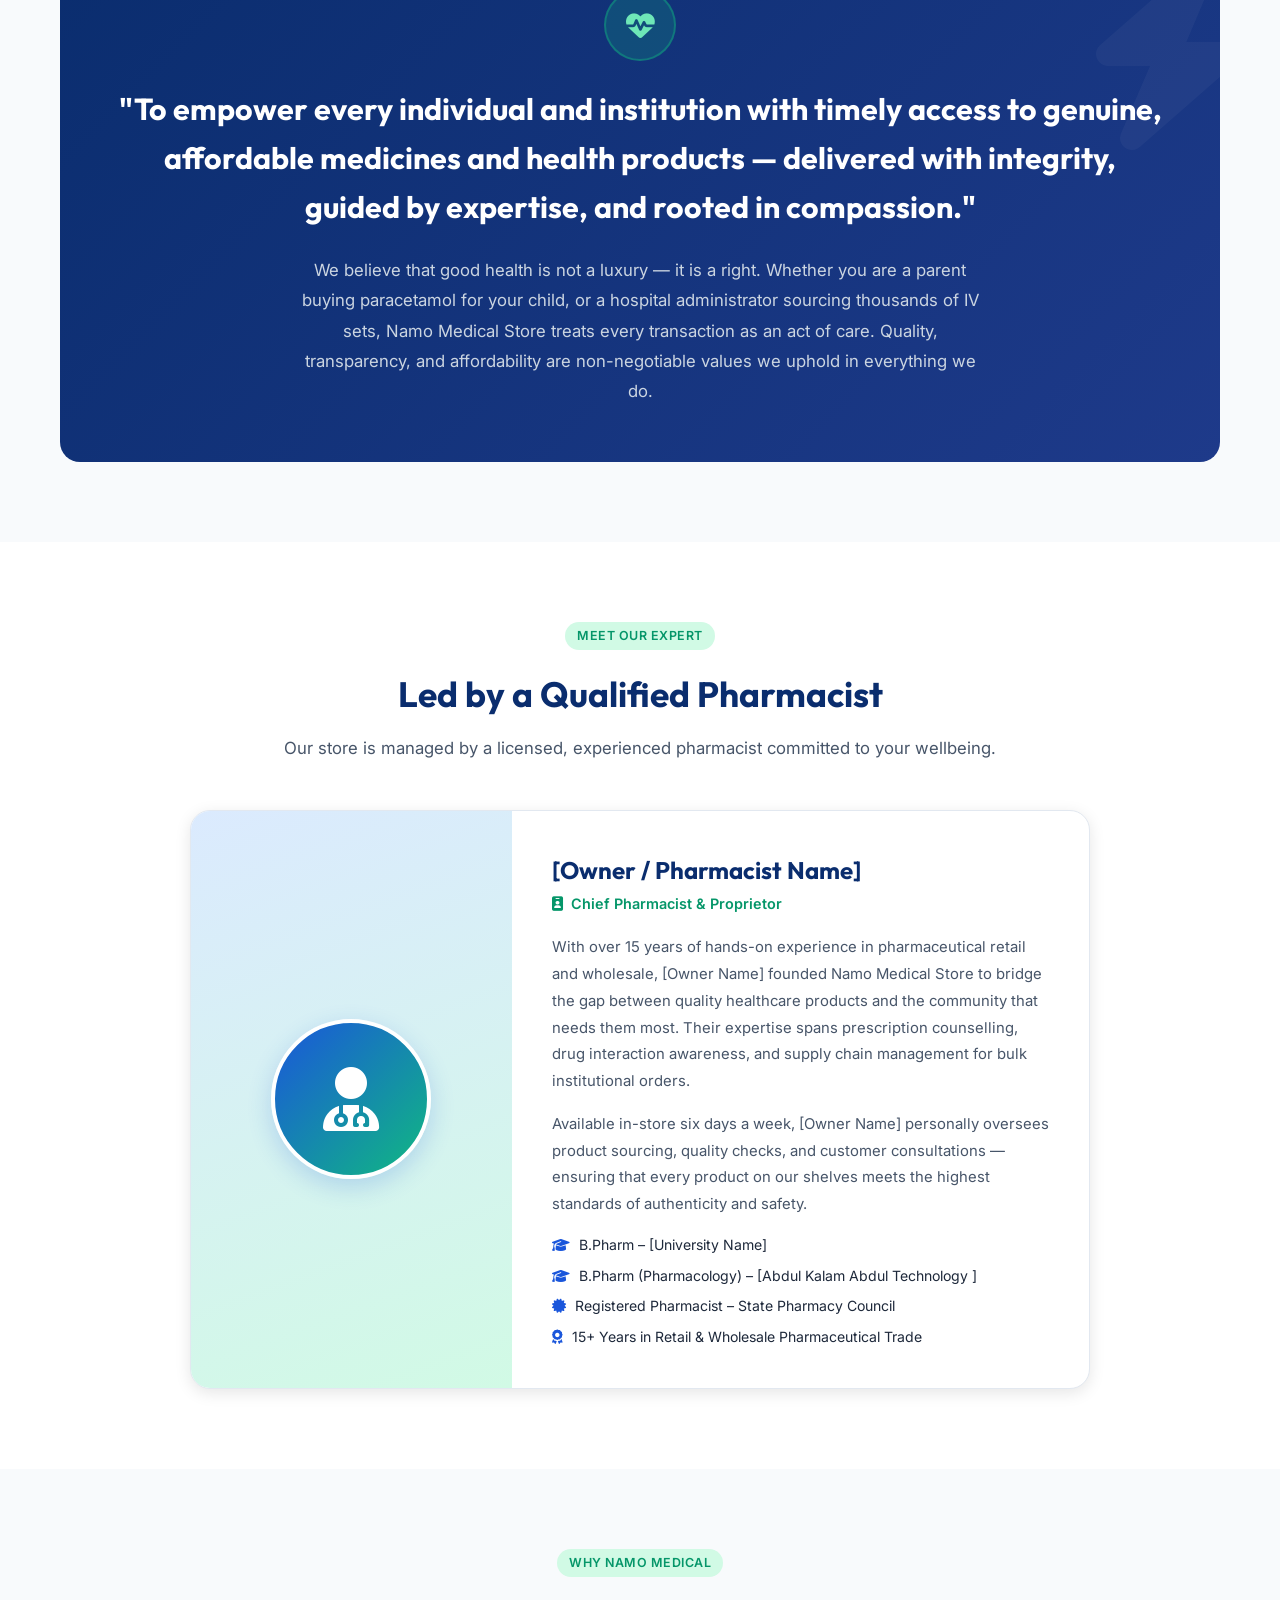
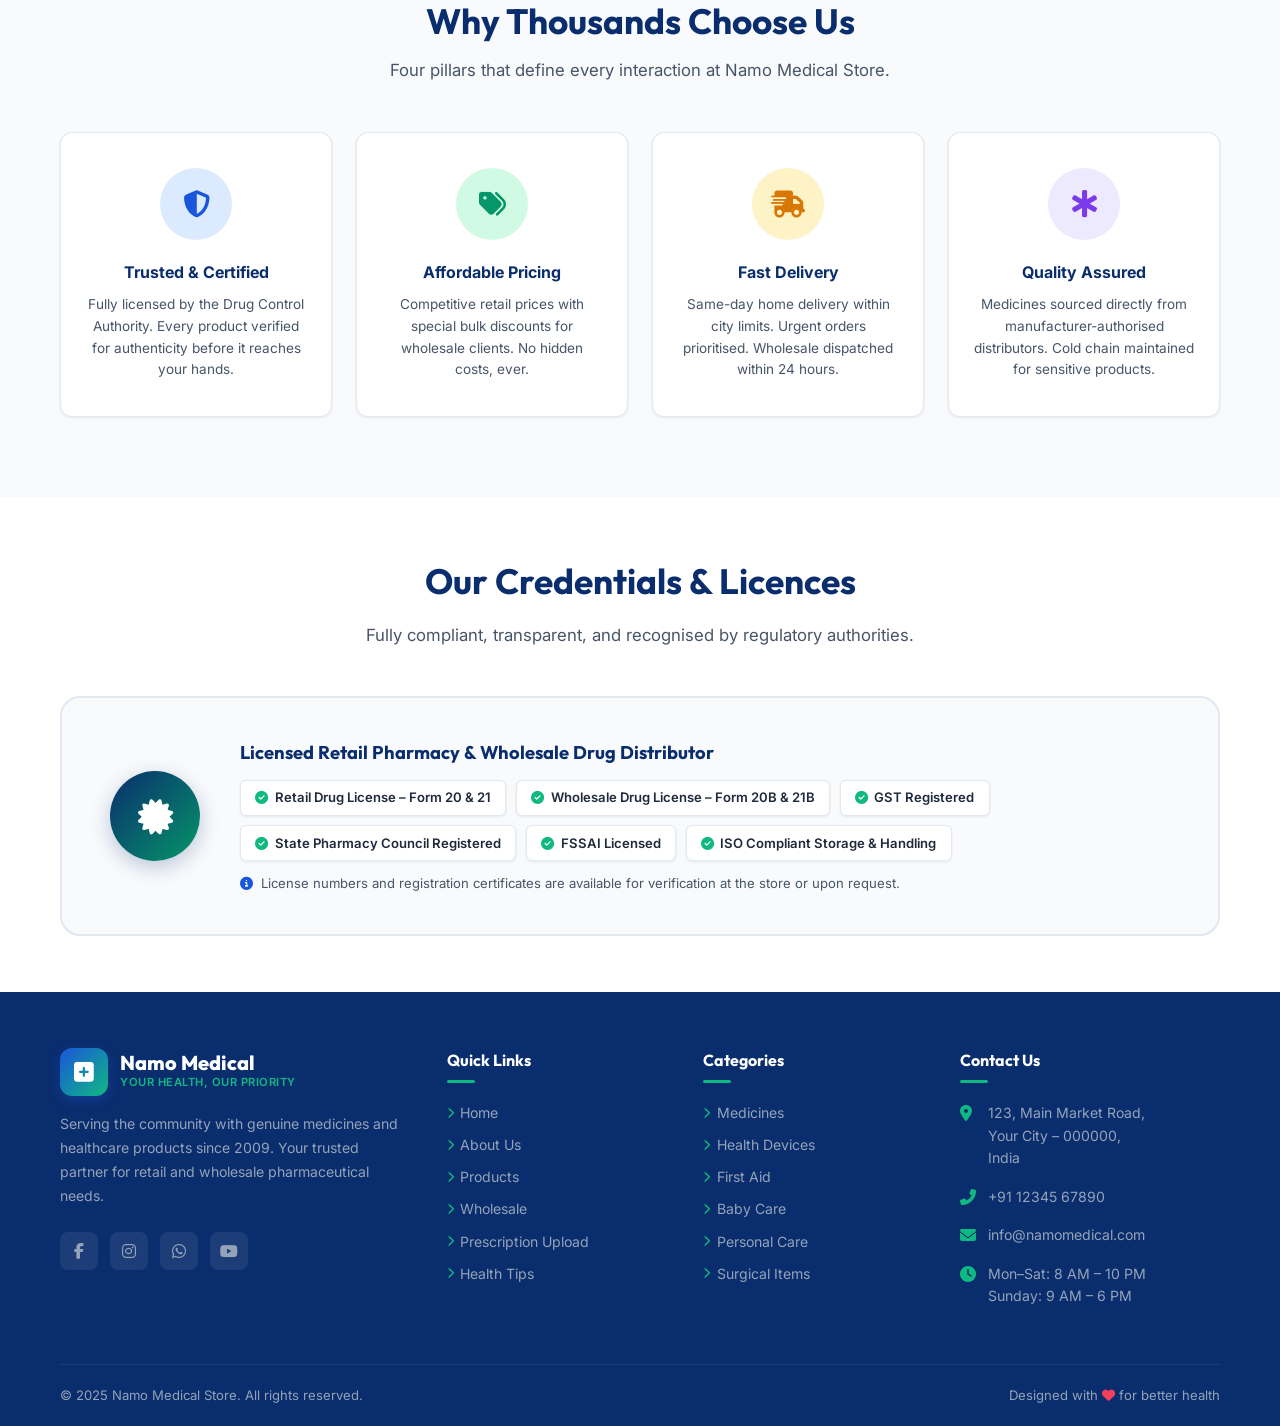
==== commit fc52a0f8: "prescription page" ====
--- a/about.html
+++ b/about.html
@@ -39,8 +39,8 @@
           <li><a href="index.html">Home</a></li>
           <li><a href="about.html" class="active">About</a></li>
           <li><a href="products.html">Products</a></li>
-          <li><a href="index.html#wholesale">Wholesale</a></li>
-          <li><a href="#">Prescription</a></li>
+          <li><a href="wholesale.html">Wholesale</a></li>
+          <li><a href="prescription.html">Prescription</a></li>
           <li><a href="#">Health Tips</a></li>
           <li><a href="#">Contact</a></li>
         </ul>
@@ -63,8 +63,8 @@
     <a href="index.html">Home</a>
     <a href="about.html">About</a>
     <a href="products.html">Products</a>
-    <a href="index.html#wholesale">Wholesale</a>
-    <a href="#">Prescription Upload</a>
+    <a href="wholesale.html">Wholesale</a>
+    <a href="prescription.html">Prescription Upload</a>
     <a href="#">Health Tips</a>
     <a href="#">Contact</a>
     <a href="tel:+919501743529" class="btn-call"><i class="fas fa-phone-alt"></i> Call Now</a>
@@ -199,7 +199,7 @@
             </div>
             <div class="qual-item">
               <i class="fas fa-graduation-cap"></i>
-              <span>M.Pharm (Pharmacology) – [University Name]</span>
+              <span>B.Pharm (Pharmacology) – [Abdul Kalam Abdul Technology ]</span>
             </div>
             <div class="qual-item">
               <i class="fas fa-certificate"></i>
@@ -307,8 +307,8 @@
             <li><a href="index.html"><i class="fas fa-chevron-right"></i> Home</a></li>
             <li><a href="about.html"><i class="fas fa-chevron-right"></i> About Us</a></li>
             <li><a href="products.html"><i class="fas fa-chevron-right"></i> Products</a></li>
-            <li><a href="index.html#wholesale"><i class="fas fa-chevron-right"></i> Wholesale</a></li>
-            <li><a href="#"><i class="fas fa-chevron-right"></i> Prescription Upload</a></li>
+            <li><a href="wholesale.html"><i class="fas fa-chevron-right"></i> Wholesale</a></li>
+            <li><a href="prescription.html"><i class="fas fa-chevron-right"></i> Prescription Upload</a></li>
             <li><a href="#"><i class="fas fa-chevron-right"></i> Health Tips</a></li>
           </ul>
         </div>
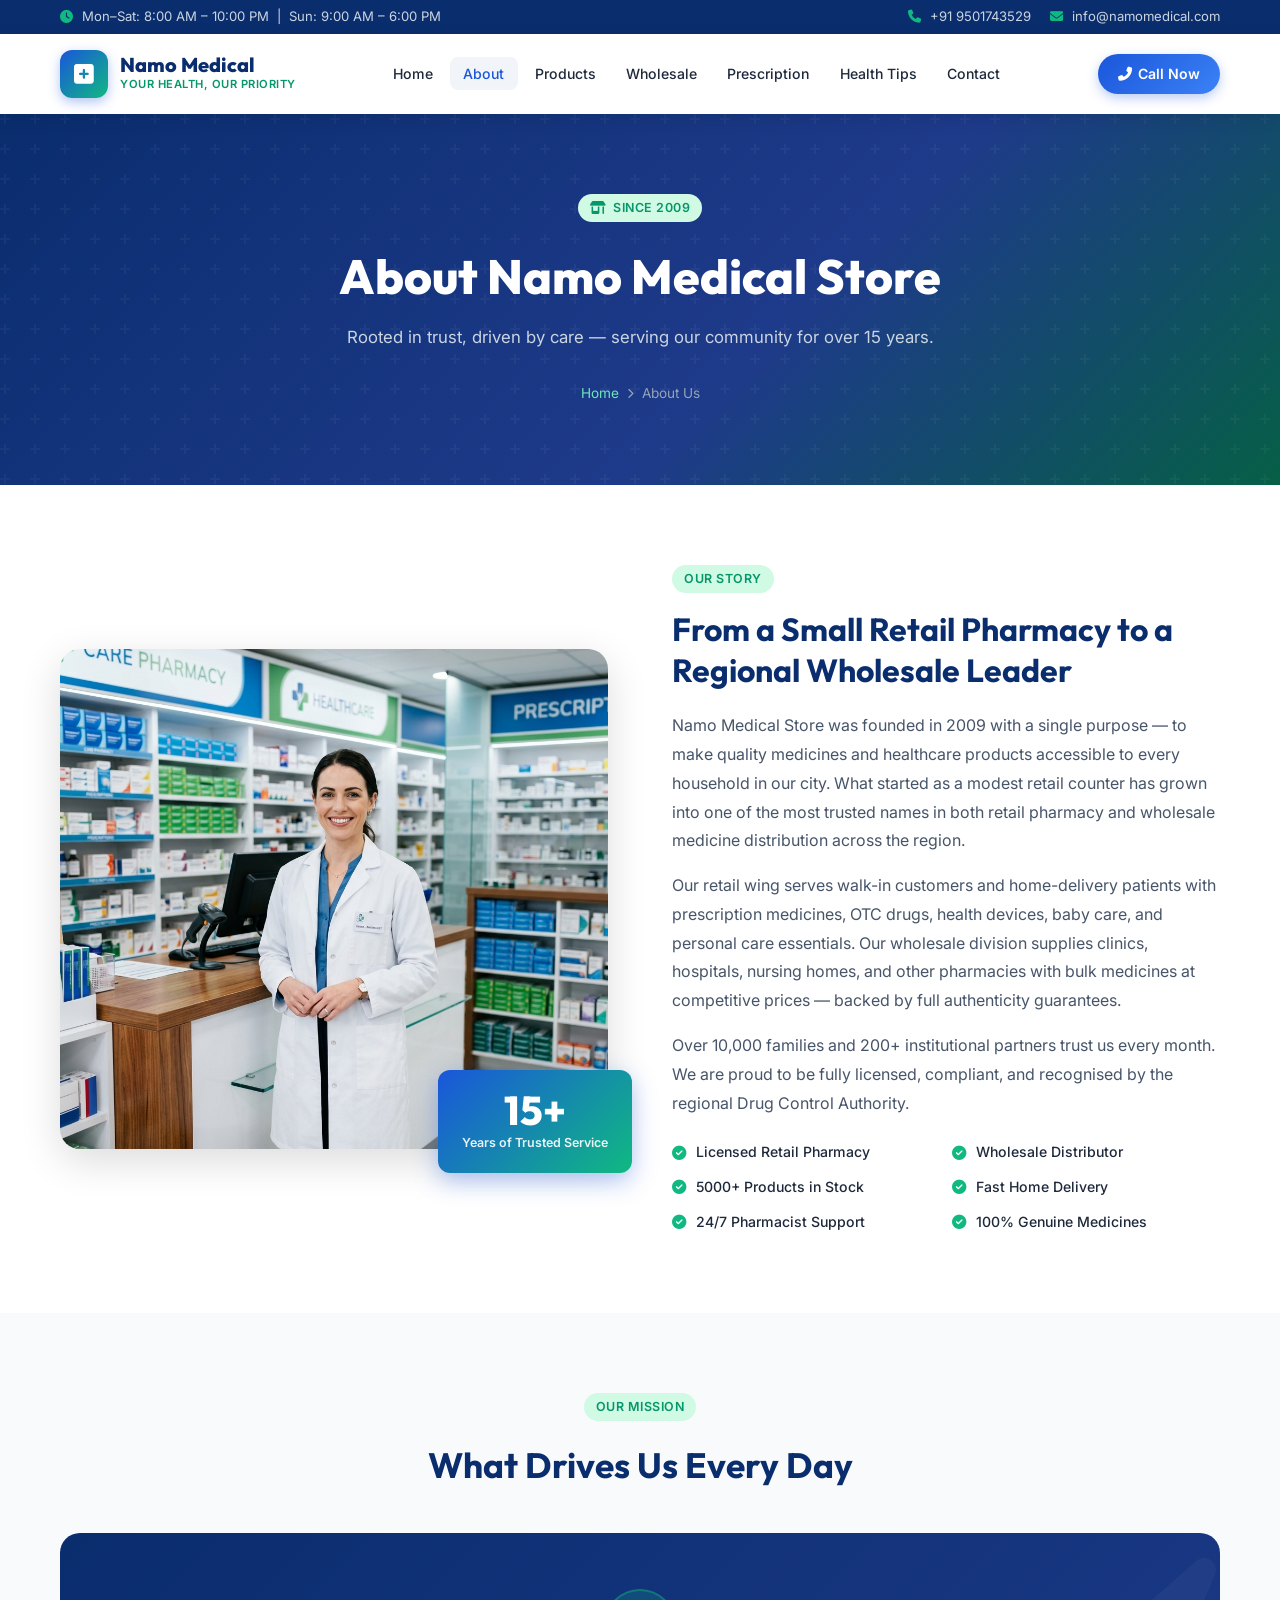
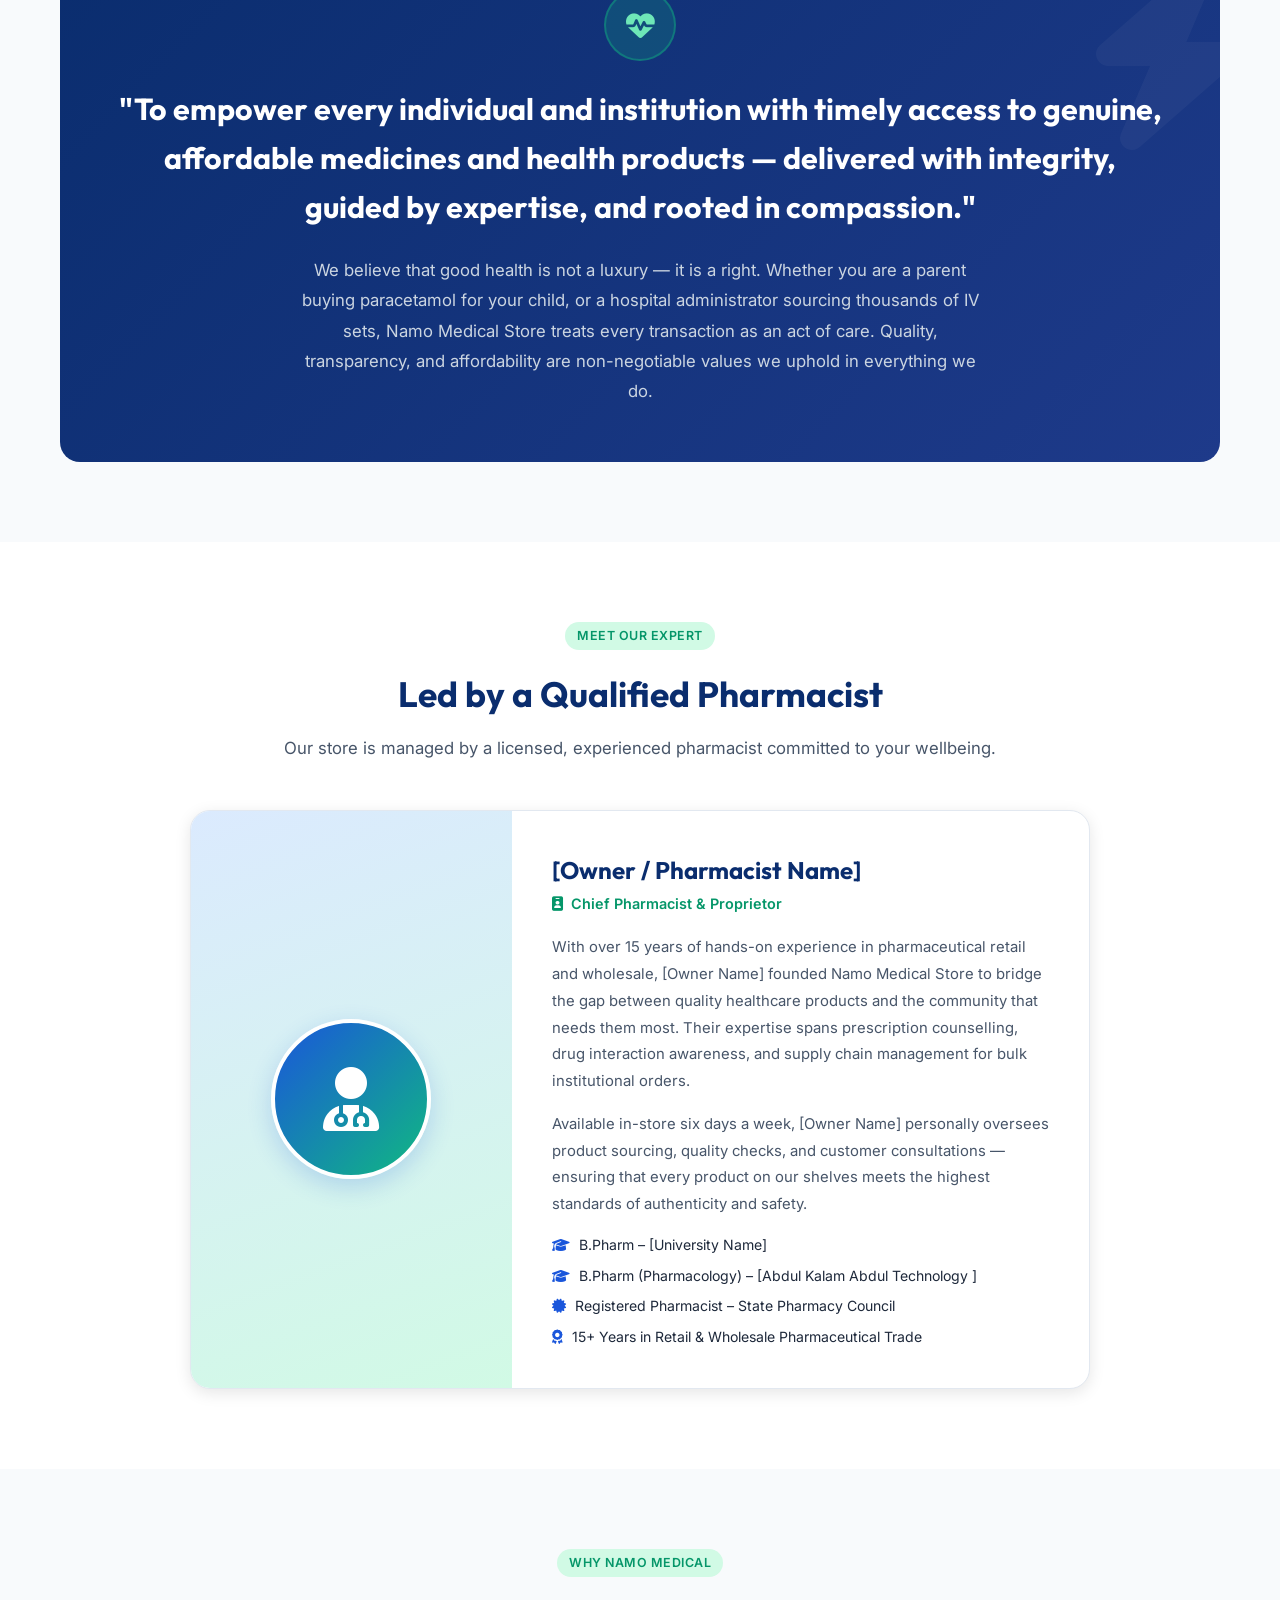
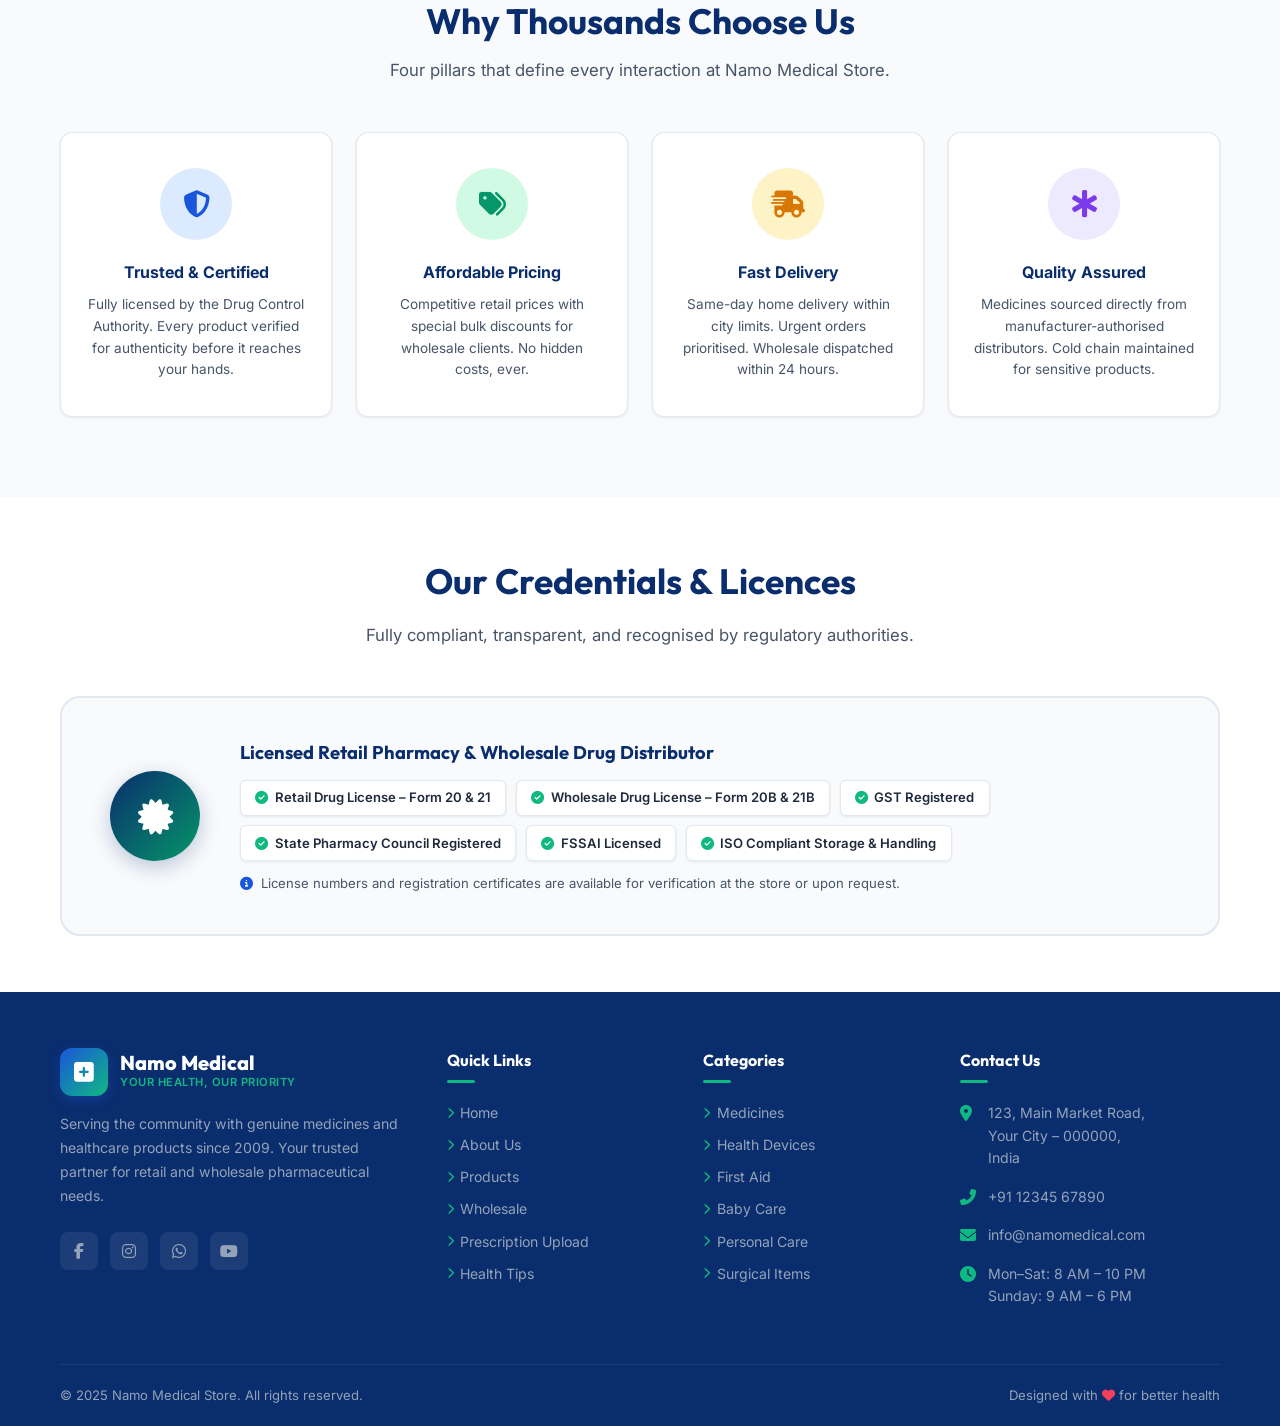
==== commit 72d7f2e5: "improving UI/UX" ====
--- a/about.html
+++ b/about.html
@@ -7,6 +7,7 @@
   <meta name="Namo medical store" content="Learn about Namo Medical Store – our 15+ year journey as a licensed retail pharmacy and wholesale medicine supplier, our expert pharmacist team, and our mission to serve your health." />
   <link rel="stylesheet" href="css/style.css" />
   <link rel="stylesheet" href="https://cdnjs.cloudflare.com/ajax/libs/font-awesome/6.5.0/css/all.min.css" />
+  <link rel="stylesheet" href="css/animations.css" />
 </head>
 <body>
 
@@ -41,8 +42,8 @@
           <li><a href="products.html">Products</a></li>
           <li><a href="wholesale.html">Wholesale</a></li>
           <li><a href="prescription.html">Prescription</a></li>
-          <li><a href="#">Health Tips</a></li>
-          <li><a href="#">Contact</a></li>
+          <li><a href="health-tips.html">Health Tips</a></li>
+          <li><a href="contact.html">Contact</a></li>
         </ul>
 
         <div class="nav-actions">
@@ -65,8 +66,8 @@
     <a href="products.html">Products</a>
     <a href="wholesale.html">Wholesale</a>
     <a href="prescription.html">Prescription Upload</a>
-    <a href="#">Health Tips</a>
-    <a href="#">Contact</a>
+    <a href="health-tips.html">Health Tips</a>
+    <a href="contact.html">Contact</a>
     <a href="tel:+919501743529" class="btn-call"><i class="fas fa-phone-alt"></i> Call Now</a>
   </div>
 
@@ -309,7 +310,7 @@
             <li><a href="products.html"><i class="fas fa-chevron-right"></i> Products</a></li>
             <li><a href="wholesale.html"><i class="fas fa-chevron-right"></i> Wholesale</a></li>
             <li><a href="prescription.html"><i class="fas fa-chevron-right"></i> Prescription Upload</a></li>
-            <li><a href="#"><i class="fas fa-chevron-right"></i> Health Tips</a></li>
+            <li><a href="health-tips.html"><i class="fas fa-chevron-right"></i> Health Tips</a></li>
           </ul>
         </div>
 
@@ -355,5 +356,6 @@
   </footer>
 
   <script src="js/main.js"></script>
+  <script src="js/animations.js"></script>
 </body>
 </html>
--- a/css/style.css
+++ b/css/style.css
@@ -776,3 +776,225 @@
 @media (max-width: 480px) {
   .products-grid { grid-template-columns: 1fr; }
 }
+
+/* =============================================
+   TESTIMONIALS SECTION
+   ============================================= */
+.testimonials-section {
+  padding: 5rem 0;
+  background: var(--gray-50);
+  position: relative;
+  overflow: hidden;
+}
+.testimonials-section::before {
+  content: '';
+  position: absolute;
+  top: -60px; right: -60px;
+  width: 320px; height: 320px;
+  background: radial-gradient(circle, rgba(26,86,219,.06) 0%, transparent 70%);
+  pointer-events: none;
+}
+.testimonials-section::after {
+  content: '';
+  position: absolute;
+  bottom: -60px; left: -60px;
+  width: 280px; height: 280px;
+  background: radial-gradient(circle, rgba(16,185,129,.07) 0%, transparent 70%);
+  pointer-events: none;
+}
+
+/* Carousel wrapper � hides overflow for sliding */
+.testi-carousel {
+  overflow: hidden;
+  border-radius: var(--radius-lg);
+  position: relative;
+  margin-bottom: 2rem;
+}
+.testi-track {
+  display: flex;
+  transition: transform .5s cubic-bezier(.4,0,.2,1);
+  will-change: transform;
+}
+
+/* Individual card */
+.testi-card {
+  background: var(--white);
+  border-radius: var(--radius-lg);
+  padding: 2.5rem;
+  border: 1px solid var(--gray-200);
+  box-shadow: var(--shadow-sm);
+  flex: 0 0 100%;
+  min-width: 0;
+  position: relative;
+  overflow: hidden;
+  transition: box-shadow var(--transition);
+}
+.testi-card::before {
+  content: '';
+  position: absolute;
+  top: 0; left: 0; right: 0;
+  height: 4px;
+  background: linear-gradient(90deg, var(--blue), var(--green));
+}
+
+/* Quote icon */
+.testi-quote-icon {
+  width: 44px; height: 44px;
+  background: linear-gradient(135deg, var(--blue), var(--blue-light));
+  border-radius: 10px;
+  display: flex; align-items: center; justify-content: center;
+  font-size: 1.1rem; color: white;
+  margin-bottom: 1.25rem;
+  box-shadow: 0 4px 12px rgba(26,86,219,.25);
+}
+
+/* Stars */
+.testi-stars {
+  display: flex;
+  gap: .2rem;
+  margin-bottom: 1.25rem;
+}
+.testi-stars i {
+  color: #f59e0b;
+  font-size: 1rem;
+}
+
+/* Review text */
+.testi-text {
+  font-size: 1.02rem;
+  color: var(--gray-600);
+  line-height: 1.8;
+  font-style: italic;
+  margin-bottom: 2rem;
+  flex: 1;
+}
+
+/* Author */
+.testi-author {
+  display: flex;
+  align-items: center;
+  gap: 1rem;
+  padding-top: 1.5rem;
+  border-top: 1px solid var(--gray-100);
+}
+.testi-avatar {
+  width: 52px; height: 52px;
+  border-radius: 50%;
+  background: linear-gradient(135deg, var(--blue), var(--blue-light));
+  color: white;
+  font-size: .9rem;
+  font-weight: 700;
+  font-family: 'Outfit', sans-serif;
+  display: flex; align-items: center; justify-content: center;
+  flex-shrink: 0;
+  box-shadow: 0 4px 12px rgba(26,86,219,.25);
+  letter-spacing: .5px;
+}
+.testi-avatar--green  { background: linear-gradient(135deg, var(--green), var(--green-dark)); box-shadow: 0 4px 12px rgba(16,185,129,.3); }
+.testi-avatar--amber  { background: linear-gradient(135deg, #f59e0b, #d97706); box-shadow: 0 4px 12px rgba(245,158,11,.3); }
+.testi-avatar--indigo { background: linear-gradient(135deg, #7c3aed, #4f46e5); box-shadow: 0 4px 12px rgba(124,58,237,.3); }
+
+.testi-author-info { display: flex; flex-direction: column; gap: .15rem; }
+.testi-name { font-family: 'Outfit', sans-serif; font-weight: 700; font-size: 1rem; color: var(--blue-dark); }
+.testi-role { font-size: .78rem; color: var(--gray-400); font-weight: 500; }
+
+/* Controls */
+.testi-controls {
+  display: flex;
+  align-items: center;
+  justify-content: center;
+  gap: 1.25rem;
+}
+.testi-btn {
+  width: 44px; height: 44px;
+  border-radius: 50%;
+  background: var(--white);
+  border: 1.5px solid var(--gray-200);
+  color: var(--gray-600);
+  font-size: .95rem;
+  display: flex; align-items: center; justify-content: center;
+  cursor: pointer;
+  transition: background var(--transition), color var(--transition), border-color var(--transition), transform var(--transition), box-shadow var(--transition);
+  box-shadow: var(--shadow-sm);
+}
+.testi-btn:hover {
+  background: var(--blue);
+  color: white;
+  border-color: var(--blue);
+  transform: scale(1.08);
+  box-shadow: 0 6px 16px rgba(26,86,219,.3);
+}
+.testi-btn:active { transform: scale(.96); }
+
+.testi-dots { display: flex; gap: .55rem; align-items: center; }
+.testi-dot {
+  width: 8px; height: 8px;
+  border-radius: 50%;
+  background: var(--gray-200);
+  border: none;
+  cursor: pointer;
+  transition: width var(--transition), background var(--transition), border-radius var(--transition);
+}
+.testi-dot.active {
+  width: 28px;
+  border-radius: 4px;
+  background: var(--blue);
+}
+.testi-dot:hover:not(.active) { background: var(--gray-400); }
+
+/* Responsive: show 2 cards side-by-side on wider screens */
+@media (min-width: 900px) {
+  .testi-card {
+    flex: 0 0 calc(50% - .75rem);
+  }
+  .testi-track {
+    gap: 1.5rem;
+  }
+}
+
+@media (max-width: 600px) {
+  .testi-card { padding: 1.75rem 1.5rem; }
+  .testi-text { font-size: .93rem; }
+}
+
+/* =============================================
+   GLOBAL POLISH � Hover Enhancements
+   ============================================= */
+
+/* Trust cards � lift + coloured bottom bar */
+.trust-card {
+  position: relative;
+  overflow: hidden;
+}
+.trust-card::after {
+  content: '';
+  position: absolute;
+  bottom: 0; left: 0; right: 0;
+  height: 3px;
+  background: linear-gradient(90deg, var(--blue), var(--green));
+  transform: scaleX(0);
+  transform-origin: left;
+  transition: transform var(--transition);
+}
+.trust-card:hover::after { transform: scaleX(1); }
+.trust-card:hover .trust-icon { transform: scale(1.12) rotate(-4deg); }
+.trust-icon { transition: transform var(--transition); }
+
+/* Category cards � smooth arrow slide */
+.category-link i { transition: transform var(--transition); }
+.category-card:hover .category-link i { transform: translateX(5px); }
+
+/* Product cards � enhanced btn-details arrow */
+.btn-details i { transition: transform var(--transition), gap var(--transition); }
+.btn-details:hover i { transform: translateX(4px); }
+
+/* Footer social links pulse on hover */
+.social-links a:focus-visible { outline: 2px solid var(--blue); outline-offset: 3px; }
+
+/* Smooth focus rings for all interactive elements */
+a:focus-visible,
+button:focus-visible {
+  outline: 2px solid var(--blue);
+  outline-offset: 3px;
+  border-radius: 4px;
+}
--- a/css/animations.css
+++ b/css/animations.css
@@ -0,0 +1,320 @@
+/* =============================================
+   NAMO MEDICAL – Micro-Interactions & Animations
+   animations.css  |  loaded on every page
+   ============================================= */
+
+/* ---- Timing tokens ---- */
+:root {
+  --t-btn:       220ms;
+  --t-card:      250ms;
+  --ease-spring: cubic-bezier(.175, .885, .32, 1.275);
+  --ease-out:    cubic-bezier(.25,  .46,  .45, .94);
+  --ease-in-out: cubic-bezier(.4,    0,   .2,  1);
+}
+
+/* =============================================
+   SCROLL-REVEAL BASE STATES
+   (JS in animations.js sets inline opacity/
+    transform/transition; these are fallbacks)
+   ============================================= */
+.reveal,
+.reveal-left,
+.reveal-right,
+.reveal-scale,
+.reveal-fade {
+  /* Initial hidden state — overridden inline by JS for full control */
+  opacity: 0;
+}
+
+/* Visible state — JS adds this class */
+.reveal.visible,
+.reveal-left.visible,
+.reveal-right.visible,
+.reveal-scale.visible,
+.reveal-fade.visible {
+  opacity: 1 !important;
+  transform: none !important;
+}
+
+/* No-JS / reduced-motion fallback: always visible */
+@media (prefers-reduced-motion: reduce) {
+  .reveal,
+  .reveal-left,
+  .reveal-right,
+  .reveal-scale,
+  .reveal-fade {
+    opacity: 1 !important;
+    transform: none !important;
+    transition: none !important;
+  }
+}
+
+/* =============================================
+   BUTTONS — scale + shadow micro-interaction
+   ============================================= */
+.btn-primary,
+.btn-secondary,
+.btn-call,
+.btn-details,
+.btn-submit,
+.ws-submit-btn,
+.ht-ask-btn,
+.ht-reset-btn,
+.btn-wholesale-link,
+.testi-btn,
+.ht-cat-btn {
+  transition:
+    transform    var(--t-btn) var(--ease-spring),
+    box-shadow   var(--t-btn) var(--ease-out),
+    background   var(--t-btn) var(--ease-out),
+    border-color var(--t-btn) var(--ease-out),
+    color        var(--t-btn) var(--ease-out),
+    opacity      var(--t-btn) !important;
+  will-change: transform;
+}
+
+.btn-primary:hover    { transform: translateY(-2px) scale(1.035) !important; }
+.btn-secondary:hover  { transform: translateY(-2px) scale(1.035) !important; }
+.btn-call:hover       { transform: translateY(-2px) scale(1.04)  !important; }
+.btn-details:hover    { transform: translateY(-2px) scale(1.03)  !important; }
+.btn-submit:hover     { transform: translateY(-2px) scale(1.025) !important; }
+.ws-submit-btn:hover  { transform: translateY(-2px) scale(1.025) !important; }
+.ht-ask-btn:hover     { transform: translateY(-2px) scale(1.03)  !important; }
+.ht-reset-btn:hover   { transform: translateY(-2px) scale(1.03)  !important; }
+
+.btn-primary:active,
+.btn-secondary:active,
+.btn-call:active,
+.btn-submit:active,
+.ws-submit-btn:active,
+.ht-ask-btn:active { transform: translateY(0) scale(.97) !important; transition-duration: 80ms !important; }
+
+/* ---- Ripple wave ---- */
+.ripple-wave {
+  position: absolute;
+  border-radius: 50%;
+  background: rgba(255, 255, 255, .32);
+  pointer-events: none;
+  transform: scale(0);
+  animation: ripple-expand .55s var(--ease-out) forwards;
+}
+@keyframes ripple-expand {
+  to { transform: scale(4.5); opacity: 0; }
+}
+
+/* =============================================
+   CARDS — unified hover lift
+   ============================================= */
+.trust-card,
+.category-card,
+.product-card,
+.why-card,
+.ht-card,
+.info-card,
+.qc-card,
+.testi-card,
+.wholesale-note,
+.ht-ask-card {
+  transition:
+    transform    var(--t-card) var(--ease-out),
+    box-shadow   var(--t-card) var(--ease-out),
+    border-color var(--t-card) var(--ease-out) !important;
+  will-change: transform;
+}
+
+.trust-card:hover    { transform: translateY(-5px) scale(1.01) !important; }
+.why-card:hover      { transform: translateY(-6px) scale(1.01) !important; }
+.product-card:hover  { transform: translateY(-6px) scale(1.01) !important; }
+.qc-card:hover       { transform: translateY(-4px) scale(1.01) !important; }
+.ht-card:hover       { transform: translateY(-6px) scale(1.01) !important; }
+.category-card:hover { transform: translateY(-6px) scale(1.01) !important; }
+
+/* Icon wraps — spring scale */
+.trust-icon,
+.why-icon-wrap,
+.qc-icon-wrap,
+.ht-card-media i,
+.info-icon-wrap {
+  transition: transform var(--t-btn) var(--ease-spring) !important;
+}
+
+/* Logo subtle hover */
+.logo {
+  transition: transform 200ms var(--ease-out);
+}
+.logo:hover { transform: scale(1.02); }
+
+/* Nav links */
+.nav-menu a {
+  transition:
+    background  200ms var(--ease-out),
+    color       200ms var(--ease-out),
+    transform   200ms var(--ease-out) !important;
+}
+.nav-menu a:hover,
+.nav-menu a.active { transform: translateY(-1px); }
+
+/* Footer links */
+.footer-links a {
+  transition:
+    color        200ms var(--ease-out),
+    padding-left 200ms var(--ease-out),
+    transform    200ms var(--ease-out) !important;
+}
+.footer-links a:hover { transform: translateX(2px); }
+
+/* Social links */
+.social-links a {
+  transition:
+    background 200ms var(--ease-out),
+    color      200ms var(--ease-out),
+    transform  200ms var(--ease-spring) !important;
+}
+
+/* =============================================
+   FORM INPUTS — focus lift
+   ============================================= */
+.input-wrap input,
+.input-wrap select,
+.textarea-wrap textarea,
+.ws-input-wrap input,
+.ws-input-wrap select,
+.ws-textarea-wrap textarea {
+  transition:
+    border-color 200ms var(--ease-out),
+    box-shadow   200ms var(--ease-out),
+    background   200ms var(--ease-out),
+    transform    200ms var(--ease-out) !important;
+}
+
+.input-wrap:focus-within input,
+.input-wrap:focus-within select,
+.textarea-wrap:focus-within textarea,
+.ws-input-wrap:focus-within input,
+.ws-input-wrap:focus-within select,
+.ws-textarea-wrap:focus-within textarea {
+  transform: translateY(-1px);
+}
+
+.form-group:focus-within label,
+.ws-field-group:focus-within label {
+  color: var(--blue);
+  transition: color 200ms var(--ease-out);
+}
+
+/* =============================================
+   SUCCESS CHECKMARK — SVG draw animation
+   ============================================= */
+.success-svg-wrap {
+  width: 80px;
+  height: 80px;
+  margin: 0 auto 1.5rem;
+}
+.success-svg-wrap svg {
+  animation: bounce-in .5s var(--ease-spring) .05s both;
+  display: block;
+}
+@keyframes bounce-in {
+  0%   { transform: scale(0); opacity: 0; }
+  60%  { transform: scale(1.15); }
+  100% { transform: scale(1);    opacity: 1; }
+}
+
+.success-circle {
+  fill: none;
+  stroke: var(--green);
+  stroke-width: 3;
+  stroke-dasharray: 220;
+  stroke-dashoffset: 220;
+  stroke-linecap: round;
+  animation: draw-circle .6s var(--ease-out) .15s forwards;
+}
+.success-check {
+  fill: none;
+  stroke: var(--green);
+  stroke-width: 3.5;
+  stroke-dasharray: 80;
+  stroke-dashoffset: 80;
+  stroke-linecap: round;
+  stroke-linejoin: round;
+  animation: draw-check .38s var(--ease-out) .65s forwards;
+}
+@keyframes draw-circle { to { stroke-dashoffset: 0; } }
+@keyframes draw-check  { to { stroke-dashoffset: 0; } }
+
+/* Success text animate in */
+.form-success h3,
+.ws-success-msg h3 {
+  animation: fade-up .4s var(--ease-out) .85s both;
+}
+.form-success p,
+.ws-success-msg p,
+.ws-success-msg .ws-success-sub {
+  animation: fade-up .4s var(--ease-out) 1s both;
+}
+@keyframes fade-up {
+  from { opacity: 0; transform: translateY(12px); }
+  to   { opacity: 1; transform: translateY(0); }
+}
+
+/* =============================================
+   PAGE HERO ENTRANCE
+   ============================================= */
+.page-hero-content {
+  animation: hero-entrance .75s var(--ease-out) .1s both;
+}
+@keyframes hero-entrance {
+  from { opacity: 0; transform: translateY(22px); }
+  to   { opacity: 1; transform: translateY(0); }
+}
+
+/* =============================================
+   HEADER TRANSITIONS
+   ============================================= */
+header {
+  transition: box-shadow 250ms var(--ease-out), transform 280ms var(--ease-in-out) !important;
+}
+
+/* =============================================
+   MOBILE NAV SLIDE
+   ============================================= */
+.mobile-nav {
+  transition: transform 280ms var(--ease-in-out) !important;
+}
+
+/* =============================================
+   HEALTH TIPS filter buttons — pop in on load
+   ============================================= */
+.ht-cat-btn {
+  transition:
+    background   200ms var(--ease-out),
+    color        200ms var(--ease-out),
+    border-color 200ms var(--ease-out),
+    transform    200ms var(--ease-spring),
+    box-shadow   200ms var(--ease-out) !important;
+}
+
+/* =============================================
+   TESTIMONIAL SECTION heading
+   ============================================= */
+.testimonials-section .section-title,
+.testimonials-section .section-subtitle,
+.testimonials-section .badge-pill {
+  /* JS handles these; keep them visible if JS fails */
+}
+
+/* =============================================
+   ACCESSIBILITY — reduced motion
+   ============================================= */
+@media (prefers-reduced-motion: reduce) {
+  *,
+  *::before,
+  *::after {
+    animation-duration:       .01ms !important;
+    animation-iteration-count: 1   !important;
+    transition-duration:       .01ms !important;
+    scroll-behavior: auto !important;
+  }
+  .success-circle,
+  .success-check { stroke-dashoffset: 0 !important; }
+}
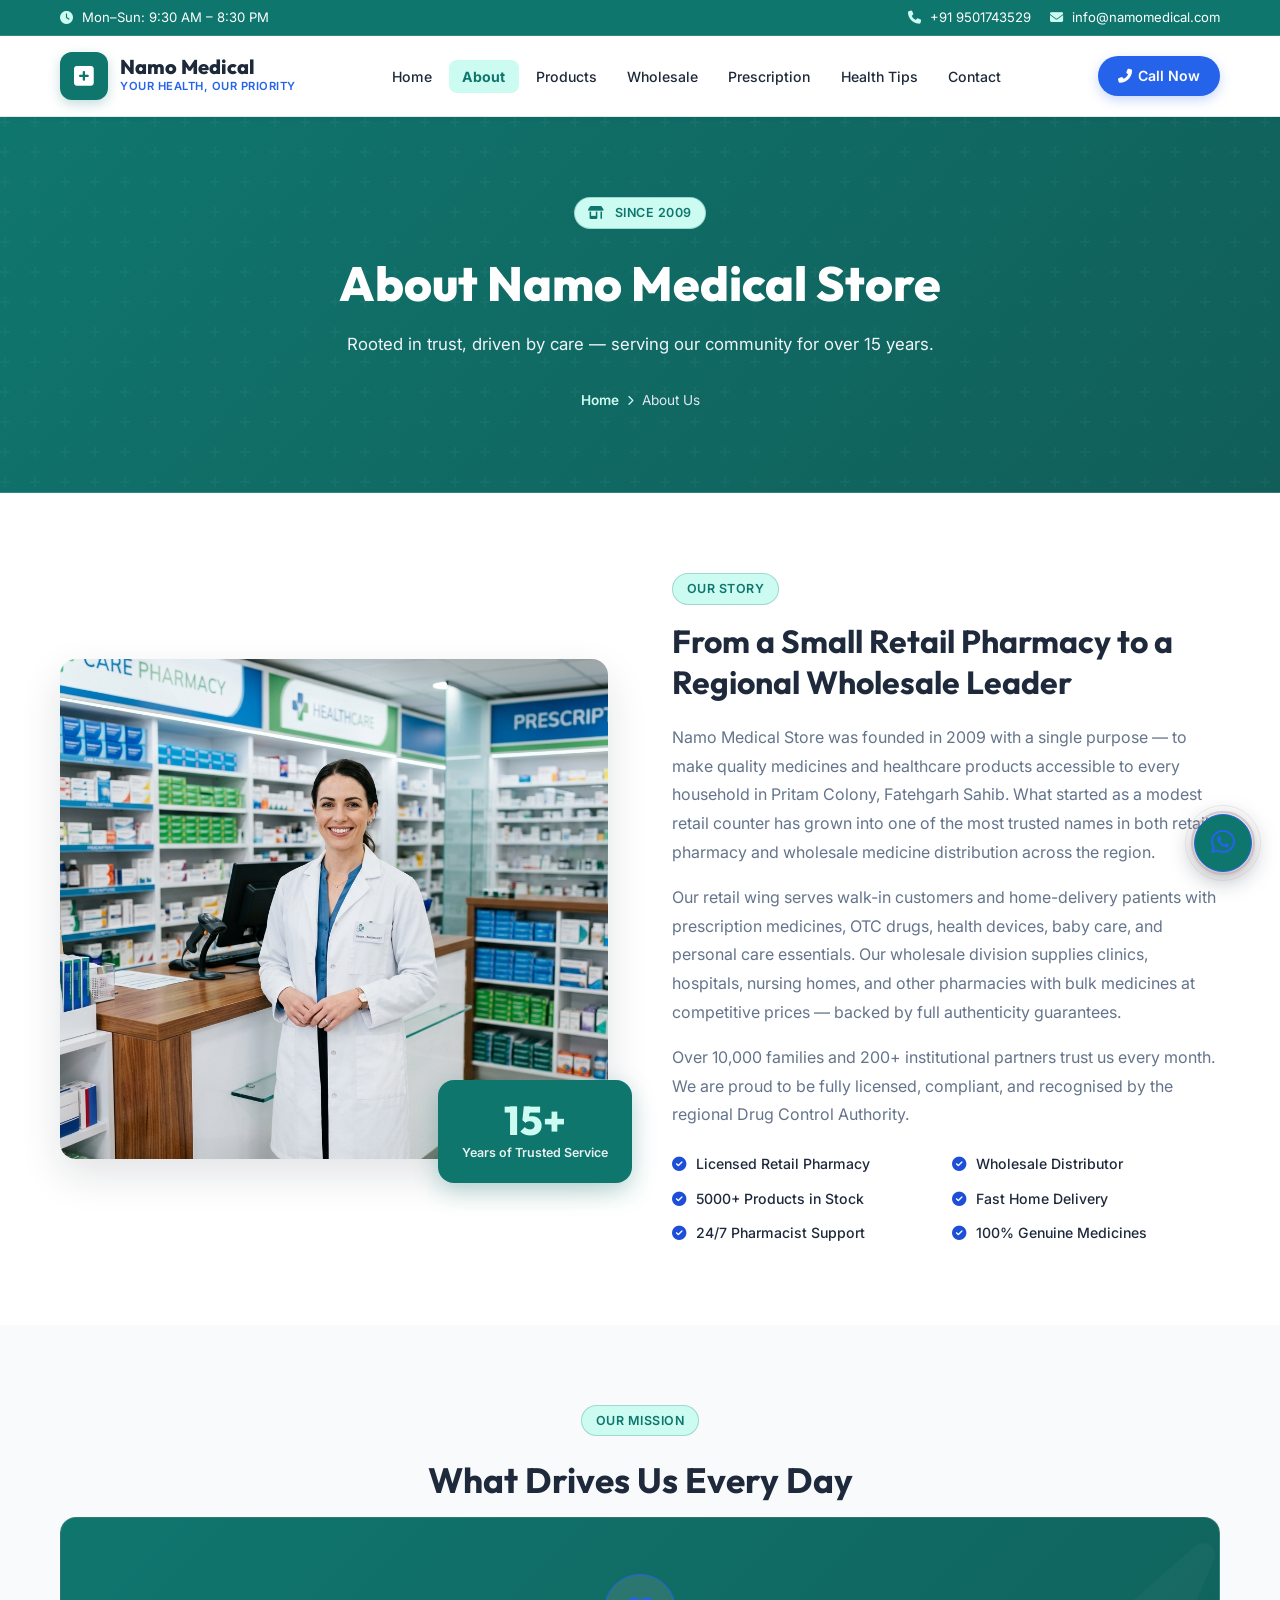
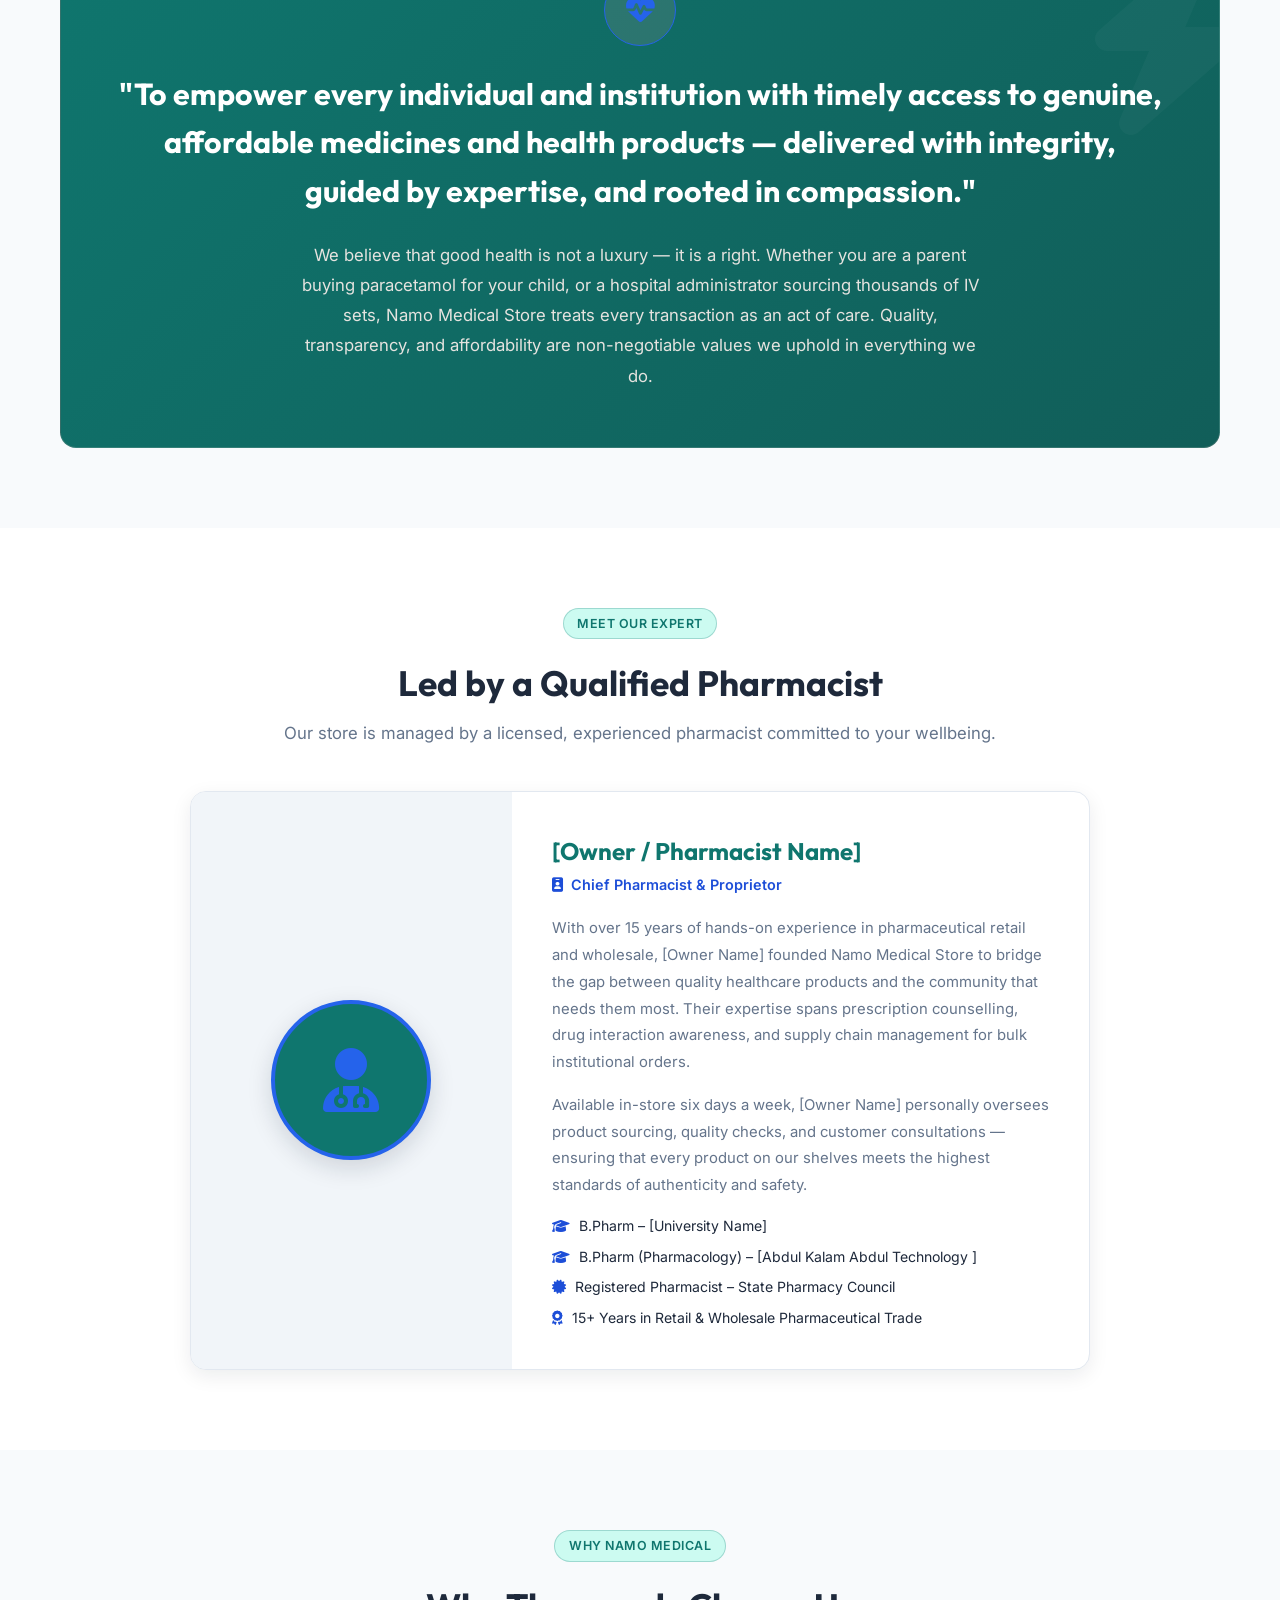
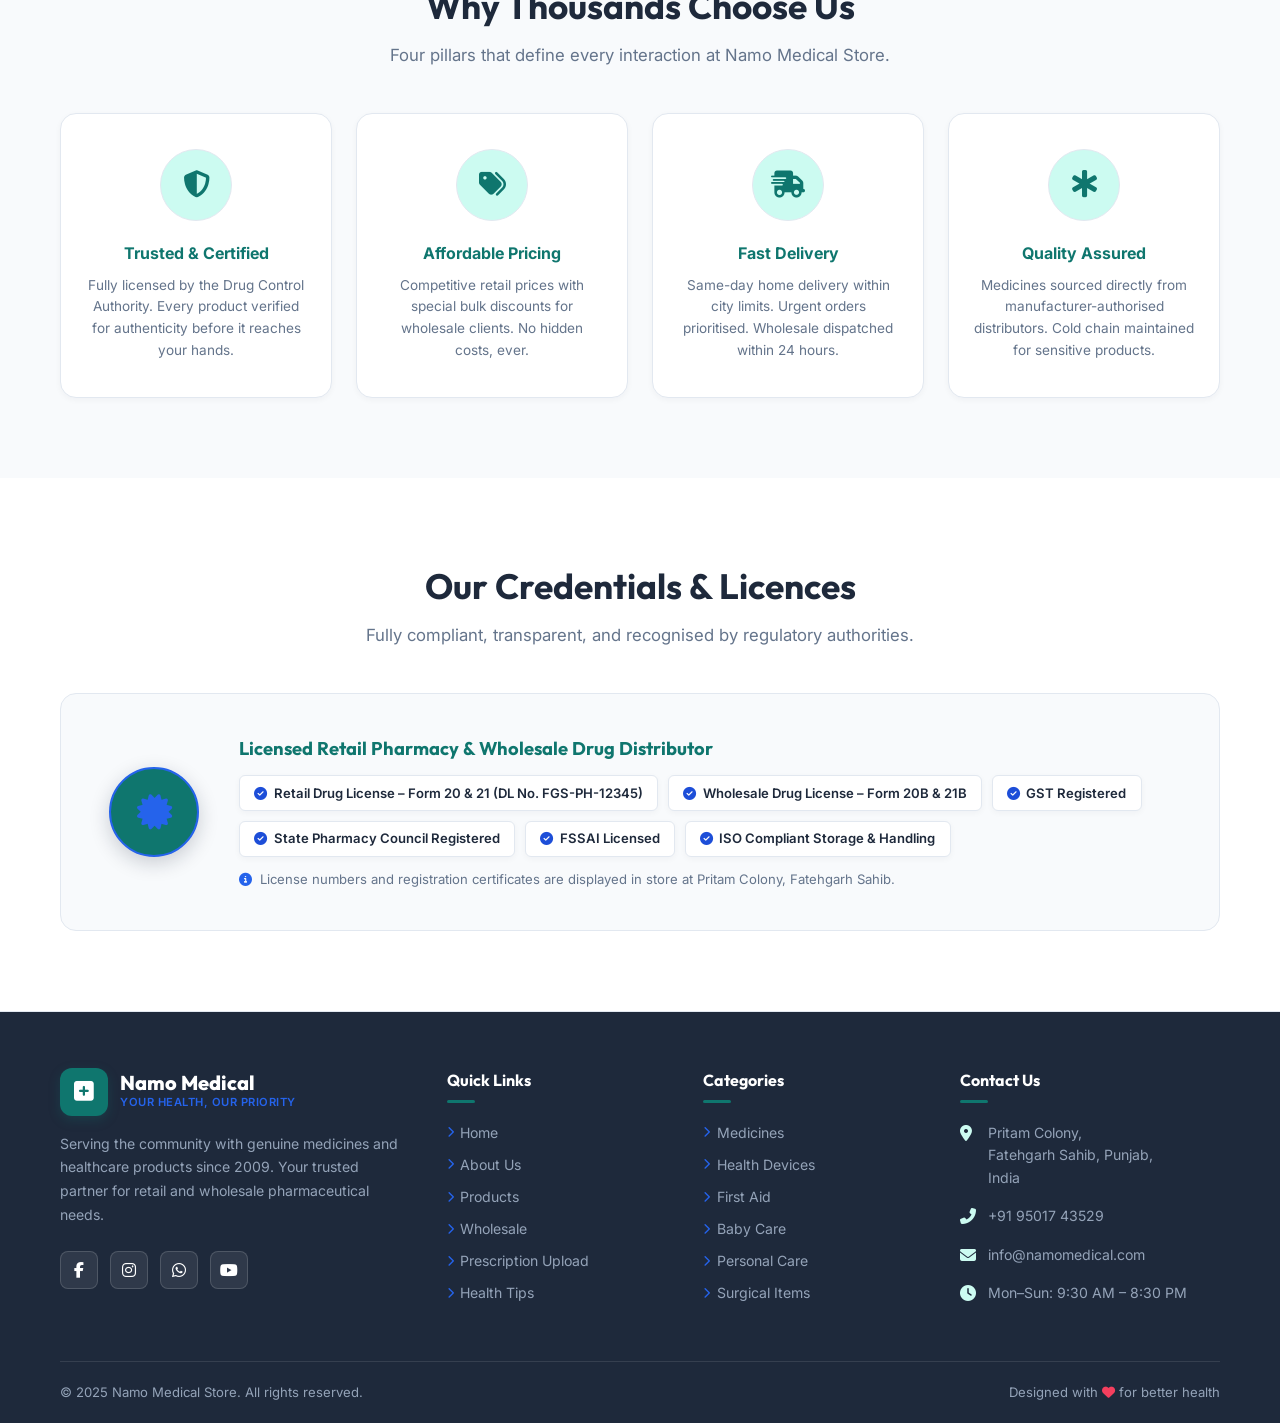
==== commit 68e52f2b: "modifying all files" ====
--- a/about.html
+++ b/about.html
@@ -15,7 +15,7 @@
   <div class="top-bar">
     <div class="container">
       <div class="top-bar-left">
-        <span><i class="fas fa-clock"></i> Mon–Sat: 8:00 AM – 10:00 PM &nbsp;|&nbsp; Sun: 9:00 AM – 6:00 PM</span>
+        <span><i class="fas fa-clock"></i> Mon–Sun: 9:30 AM – 8:30 PM</span>
       </div>
       <div class="top-bar-right">
         <a href="tel:+919501743529"><i class="fas fa-phone"></i> +91 9501743529</a>
@@ -112,7 +112,7 @@
           <h2>From a Small Retail Pharmacy to a Regional Wholesale Leader</h2>
           <p>
             Namo Medical Store was founded in 2009 with a single purpose — to make quality medicines
-            and healthcare products accessible to every household in our city. What started as a modest
+            and healthcare products accessible to every household in Pritam Colony, Fatehgarh Sahib. What started as a modest
             retail counter has grown into one of the most trusted names in both retail pharmacy and
             wholesale medicine distribution across the region.
           </p>
@@ -264,7 +264,7 @@
         <div class="license-details">
           <h3>Licensed Retail Pharmacy &amp; Wholesale Drug Distributor</h3>
           <div class="license-items">
-            <div class="license-tag"><i class="fas fa-check-circle"></i> Retail Drug License – Form 20 &amp; 21</div>
+            <div class="license-tag"><i class="fas fa-check-circle"></i> Retail Drug License – Form 20 &amp; 21 (DL No. FGS-PH-12345)</div>
             <div class="license-tag"><i class="fas fa-check-circle"></i> Wholesale Drug License – Form 20B &amp; 21B</div>
             <div class="license-tag"><i class="fas fa-check-circle"></i> GST Registered</div>
             <div class="license-tag"><i class="fas fa-check-circle"></i> State Pharmacy Council Registered</div>
@@ -273,7 +273,7 @@
           </div>
           <p class="license-note">
             <i class="fas fa-info-circle" style="color:var(--blue);"></i>
-            &nbsp;License numbers and registration certificates are available for verification at the store or upon request.
+            &nbsp;License numbers and registration certificates are displayed in store at Pritam Colony, Fatehgarh Sahib.
           </p>
         </div>
       </div>
@@ -297,7 +297,7 @@
           <div class="social-links">
             <a href="#" aria-label="Facebook"><i class="fab fa-facebook-f"></i></a>
             <a href="#" aria-label="Instagram"><i class="fab fa-instagram"></i></a>
-            <a href="#" aria-label="WhatsApp"><i class="fab fa-whatsapp"></i></a>
+            <a href="https://wa.me/919501743529" target="_blank" rel="noopener noreferrer" aria-label="WhatsApp"><i class="fab fa-whatsapp"></i></a>
             <a href="#" aria-label="YouTube"><i class="fab fa-youtube"></i></a>
           </div>
         </div>
@@ -330,11 +330,11 @@
           <h4>Contact Us</h4>
           <div class="contact-item">
             <i class="fas fa-map-marker-alt"></i>
-            <span>123, Main Market Road,<br />Your City – 000000,<br />India</span>
+            <span>Pritam Colony,<br />Fatehgarh Sahib, Punjab,<br />India</span>
           </div>
           <div class="contact-item">
             <i class="fas fa-phone-alt"></i>
-            <span><a href="tel:+911234567890" style="color:#94a3b8;">+91 12345 67890</a></span>
+            <span><a href="tel:+919501743529" style="color:#94a3b8;">+91 95017 43529</a></span>
           </div>
           <div class="contact-item">
             <i class="fas fa-envelope"></i>
@@ -342,7 +342,7 @@
           </div>
           <div class="contact-item">
             <i class="fas fa-clock"></i>
-            <span>Mon–Sat: 8 AM – 10 PM<br />Sunday: 9 AM – 6 PM</span>
+            <span>Mon–Sun: 9:30 AM – 8:30 PM</span>
           </div>
         </div>
 
--- a/css/style.css
+++ b/css/style.css
@@ -1,36 +1,66 @@
 /* =============================================
    NAMO MEDICAL STORE - Main Stylesheet
+   Luxury Navy (#0F1B2D) & Rose Gold (#C9A9A6) Palette
    ============================================= */
 
 @import url('https://fonts.googleapis.com/css2?family=Inter:wght@300;400;500;600;700;800&family=Outfit:wght@400;600;700;800&display=swap');
 
 /* --- CSS Variables --- */
 :root {
-  --blue-dark:   #0a2d6e;
-  --blue:        #1a56db;
-  --blue-light:  #3b82f6;
-  --green:       #10b981;
-  --green-dark:  #059669;
-  --green-light: #d1fae5;
-  --white:       #ffffff;
-  --gray-50:     #f8fafc;
-  --gray-100:    #f1f5f9;
-  --gray-200:    #e2e8f0;
-  --gray-400:    #94a3b8;
-  --gray-600:    #475569;
-  --gray-800:    #1e293b;
-  --shadow-sm:   0 1px 3px rgba(0,0,0,.08);
-  --shadow-md:   0 4px 16px rgba(0,0,0,.10);
-  --shadow-lg:   0 12px 40px rgba(0,0,0,.14);
-  --radius:      12px;
-  --radius-lg:   20px;
-  --transition:  .3s ease;
+  /* Modern Healthtech Palette Tokens */
+  --primary:         #0F766E;
+  --primary-hover:   #115E59;
+  --secondary:       #2563EB;
+  --secondary-hover: #1D4ED8;
+  --bg:              #F8FAFC;
+  --card-bg:         #FFFFFF;
+  --text-main:       #1E293B;
+  --text-muted:      #64748B;
+  --border-color:    #E2E8F0;
+  
+  --success:         #22C55E;
+  --success-bg:      #DCFCE7;
+  --error:           #EF4444;
+  --error-bg:        #FEE2E2;
+  --teal-light:      #CCFBF1;
+  --blue-light-bg:   #DBEAFE;
+
+  /* Legacy Mapped Tokens for Full Backward Compatibility */
+  --navy:            #0F766E;
+  --navy-light:      #115E59;
+  --navy-dark:       #0D504B;
+  --rose-gold:       #2563EB;
+  --rose-gold-dark:  #1D4ED8;
+  --rose-gold-light: #CCFBF1;
+  --rose-gold-subtle:#DBEAFE;
+
+  --blue-dark:       #0F766E;
+  --blue:            #2563EB;
+  --blue-light:      #115E59;
+  --green:           #22C55E;
+  --green-dark:      #16A34A;
+  --green-light:     #DCFCE7;
+
+  --white:           #FFFFFF;
+  --gray-50:         #F8FAFC;
+  --gray-100:        #F1F5F9;
+  --gray-200:        #E2E8F0;
+  --gray-400:        #94A3B8;
+  --gray-600:        #64748B;
+  --gray-800:        #1E293B;
+
+  --shadow-sm:       0 2px 6px rgba(15, 23, 42, 0.04);
+  --shadow-md:       0 6px 20px rgba(15, 23, 42, 0.08);
+  --shadow-lg:       0 16px 40px rgba(15, 23, 42, 0.12);
+  --radius:          12px;
+  --radius-lg:       16px;
+  --transition:      .25s ease;
 }
 
 /* --- Reset --- */
 *, *::before, *::after { box-sizing: border-box; margin: 0; padding: 0; }
 html { scroll-behavior: smooth; font-size: 16px; }
-body { font-family: 'Inter', sans-serif; color: var(--gray-800); background: var(--white); line-height: 1.6; }
+body { font-family: 'Inter', sans-serif; color: var(--gray-800); background: var(--gray-50); line-height: 1.6; }
 img { max-width: 100%; display: block; }
 a { text-decoration: none; color: inherit; }
 ul { list-style: none; }
@@ -38,18 +68,57 @@
 
 /* --- Utility --- */
 .container { max-width: 1200px; margin: 0 auto; padding: 0 20px; }
-.section-title { font-family: 'Outfit', sans-serif; font-size: clamp(1.6rem, 3vw, 2.2rem); font-weight: 700; color: var(--blue-dark); text-align: center; margin-bottom: .5rem; }
-.section-subtitle { text-align: center; color: var(--gray-600); font-size: 1.05rem; margin-bottom: 3rem; }
-.badge-pill { display: inline-block; background: var(--green-light); color: var(--green-dark); font-size: .78rem; font-weight: 600; padding: .25rem .75rem; border-radius: 50px; letter-spacing: .5px; text-transform: uppercase; margin-bottom: 1rem; }
+.section-title { font-family: 'Outfit', sans-serif; font-size: clamp(1.6rem, 3vw, 2.2rem); font-weight: 700; color: var(--text-main); text-align: center; margin-bottom: .5rem; }
+.section-subtitle { text-align: center; color: var(--text-muted); font-size: 1.05rem; margin-bottom: 3rem; }
+.section-label { color: var(--secondary); font-weight: 600; font-size: 0.88rem; text-transform: uppercase; letter-spacing: 0.5px; display: block; text-align: center; margin-bottom: 0.5rem; }
+.badge-pill { display: inline-flex; align-items: center; gap: .4rem; background: var(--teal-light); color: var(--primary); border: 1px solid rgba(15, 118, 110, 0.25); font-size: .78rem; font-weight: 600; padding: .3rem .85rem; border-radius: 50px; letter-spacing: .5px; text-transform: uppercase; margin-bottom: 1rem; }
+.badge-pill.badge-secondary { background: var(--blue-light-bg); color: var(--secondary); border-color: rgba(37, 99, 235, 0.25); }
+
+/* Status Badges */
+.status-badge {
+  display: inline-flex;
+  align-items: center;
+  gap: 0.35rem;
+  padding: 0.3rem 0.8rem;
+  border-radius: 50px;
+  font-size: 0.78rem;
+  font-weight: 600;
+  letter-spacing: 0.02em;
+}
+.status-badge.in-stock,
+.status-badge.confirmed,
+.status-badge.success {
+  background-color: var(--success-bg);
+  color: var(--success);
+  border: 1px solid rgba(34, 197, 94, 0.3);
+}
+.status-badge.out-of-stock,
+.status-badge.error {
+  background-color: var(--error-bg);
+  color: var(--error);
+  border: 1px solid rgba(239, 68, 68, 0.3);
+}
+
+/* Links */
+a.text-link {
+  color: var(--secondary);
+  font-weight: 600;
+  transition: color var(--transition);
+}
+a.text-link:hover {
+  color: var(--secondary-hover);
+  text-decoration: underline;
+}
 
 /* =============================================
    TOP BAR
    ============================================= */
 .top-bar {
-  background: var(--blue-dark);
-  color: #cbd5e1;
+  background: var(--primary);
+  color: #FFFFFF;
   font-size: .82rem;
-  padding: .4rem 0;
+  padding: .45rem 0;
+  border-bottom: 1px solid rgba(255, 255, 255, 0.15);
 }
 .top-bar .container {
   display: flex;
@@ -58,10 +127,10 @@
   flex-wrap: wrap;
   gap: .5rem;
 }
-.top-bar a { color: #cbd5e1; transition: color var(--transition); }
-.top-bar a:hover { color: var(--white); }
+.top-bar a { color: #FFFFFF; transition: color var(--transition); }
+.top-bar a:hover { color: var(--teal-light); }
 .top-bar-left, .top-bar-right { display: flex; align-items: center; gap: 1.2rem; }
-.top-bar i { margin-right: .3rem; color: var(--green); }
+.top-bar i { margin-right: .3rem; color: var(--teal-light); }
 
 /* =============================================
    HEADER / NAV
@@ -70,11 +139,12 @@
   position: sticky;
   top: 0;
   z-index: 1000;
-  background: var(--white);
-  box-shadow: var(--shadow-md);
+  background: var(--card-bg);
+  box-shadow: var(--shadow-sm);
+  border-bottom: 1px solid var(--border-color);
   transition: box-shadow var(--transition);
 }
-header.scrolled { box-shadow: 0 4px 24px rgba(0,0,0,.15); }
+header.scrolled { box-shadow: 0 4px 24px rgba(15,23,42,.1); }
 
 nav { display: flex; align-items: center; justify-content: space-between; padding: 1rem 0; gap: 1rem; }
 
@@ -82,14 +152,14 @@
 .logo { display: flex; align-items: center; gap: .75rem; }
 .logo-icon {
   width: 48px; height: 48px;
-  background: linear-gradient(135deg, var(--blue), var(--green));
+  background: var(--primary);
   border-radius: var(--radius);
   display: flex; align-items: center; justify-content: center;
-  font-size: 1.4rem; color: white;
-  box-shadow: 0 4px 12px rgba(26,86,219,.35);
-}
-.logo-text .name { font-family: 'Outfit', sans-serif; font-weight: 800; font-size: 1.25rem; color: var(--blue-dark); line-height: 1.1; }
-.logo-text .tagline { font-size: .7rem; color: var(--green-dark); font-weight: 600; letter-spacing: .5px; text-transform: uppercase; }
+  font-size: 1.4rem; color: var(--white);
+  box-shadow: 0 4px 12px rgba(15,118,110,.25);
+}
+.logo-text .name { font-family: 'Outfit', sans-serif; font-weight: 800; font-size: 1.25rem; color: var(--text-main); line-height: 1.1; }
+.logo-text .tagline { font-size: .7rem; color: var(--secondary); font-weight: 600; letter-spacing: .5px; text-transform: uppercase; }
 
 /* Nav Menu */
 .nav-menu { display: flex; align-items: center; gap: .2rem; }
@@ -97,31 +167,33 @@
   padding: .5rem .85rem;
   font-size: .88rem;
   font-weight: 500;
-  color: var(--gray-800);
+  color: var(--text-main);
   border-radius: 8px;
   transition: background var(--transition), color var(--transition);
   white-space: nowrap;
 }
-.nav-menu a:hover, .nav-menu a.active { background: var(--gray-100); color: var(--blue); }
+.nav-menu a:hover { background: var(--gray-100); color: var(--primary); }
+.nav-menu a.active { background: var(--teal-light); color: var(--primary); font-weight: 700; }
 
 /* Nav Actions */
 .nav-actions { display: flex; align-items: center; gap: .75rem; }
 .btn-call {
-  background: linear-gradient(135deg, var(--blue), var(--blue-light));
-  color: white;
+  background: var(--secondary);
+  color: var(--white);
   padding: .55rem 1.25rem;
   border-radius: 50px;
   font-size: .88rem;
   font-weight: 600;
   display: flex; align-items: center; gap: .4rem;
-  box-shadow: 0 4px 12px rgba(26,86,219,.3);
-  transition: transform var(--transition), box-shadow var(--transition);
-}
-.btn-call:hover { transform: translateY(-2px); box-shadow: 0 6px 20px rgba(26,86,219,.4); }
+  box-shadow: 0 4px 12px rgba(37,99,235,.25);
+  transition: transform var(--transition), box-shadow var(--transition), background var(--transition);
+}
+.btn-call i { color: var(--white); }
+.btn-call:hover { transform: translateY(-2px); background: var(--secondary-hover); box-shadow: 0 6px 20px rgba(37,99,235,.35); }
 
 /* Hamburger */
-.hamburger { display: none; flex-direction: column; gap: 5px; padding: .4rem; cursor: pointer; }
-.hamburger span { display: block; width: 24px; height: 2px; background: var(--blue-dark); border-radius: 2px; transition: all var(--transition); }
+.hamburger { display: none; flex-direction: column; gap: 5px; padding: .4rem; cursor: pointer; background: transparent; }
+.hamburger span { display: block; width: 24px; height: 2px; background: var(--text-main); border-radius: 2px; transition: all var(--transition); }
 .hamburger.open span:nth-child(1) { transform: rotate(45deg) translate(5px, 5px); }
 .hamburger.open span:nth-child(2) { opacity: 0; }
 .hamburger.open span:nth-child(3) { transform: rotate(-45deg) translate(5px, -5px); }
@@ -134,6 +206,7 @@
   min-height: 92vh;
   display: flex; align-items: center;
   overflow: hidden;
+  background: var(--primary);
 }
 .hero-bg {
   position: absolute; inset: 0;
@@ -144,7 +217,7 @@
 }
 .hero-overlay {
   position: absolute; inset: 0;
-  background: linear-gradient(120deg, rgba(10,45,110,.88) 0%, rgba(10,45,110,.6) 55%, rgba(16,185,129,.25) 100%);
+  background: linear-gradient(120deg, rgba(15,118,110,.94) 0%, rgba(15,23,42,.88) 60%, rgba(37,99,235,.25) 100%);
 }
 .hero-content {
   position: relative; z-index: 2;
@@ -152,7 +225,7 @@
   padding: 4rem 0;
   animation: fadeInUp .9s ease both;
 }
-.hero-content .badge-pill { background: rgba(16,185,129,.2); color: #6ee7b7; border: 1px solid rgba(16,185,129,.4); }
+.hero-content .badge-pill { background: rgba(255, 255, 255, 0.18); color: var(--white); border: 1px solid rgba(255, 255, 255, 0.35); }
 .hero-title {
   font-family: 'Outfit', sans-serif;
   font-size: clamp(2.2rem, 5vw, 3.8rem);
@@ -161,37 +234,40 @@
   line-height: 1.15;
   margin-bottom: 1.2rem;
 }
-.hero-title span { color: #6ee7b7; }
-.hero-subtitle { font-size: clamp(1rem, 2vw, 1.18rem); color: #cbd5e1; margin-bottom: 2.2rem; max-width: 560px; }
+.hero-title span { color: var(--teal-light); }
+.hero-subtitle { font-size: clamp(1rem, 2vw, 1.18rem); color: #F1F5F9; margin-bottom: 2.2rem; max-width: 560px; }
 .hero-buttons { display: flex; gap: 1rem; flex-wrap: wrap; }
 
 /* Buttons */
 .btn-primary {
-  background: linear-gradient(135deg, var(--green), var(--green-dark));
+  background: var(--primary);
+  color: white;
+  border: none;
+  padding: .85rem 2rem;
+  border-radius: 50px;
+  font-size: 1rem;
+  font-weight: 600;
+  display: inline-flex; align-items: center; gap: .5rem;
+  box-shadow: 0 6px 20px rgba(15,118,110,.35);
+  transition: transform var(--transition), box-shadow var(--transition), background var(--transition);
+}
+.btn-primary i { color: white; }
+.btn-primary:hover { transform: translateY(-3px); background: var(--primary-hover); box-shadow: 0 10px 28px rgba(15,118,110,.45); }
+
+.btn-secondary {
+  background: rgba(255,255,255,.15);
   color: white;
   padding: .85rem 2rem;
   border-radius: 50px;
   font-size: 1rem;
   font-weight: 600;
   display: inline-flex; align-items: center; gap: .5rem;
-  box-shadow: 0 6px 20px rgba(16,185,129,.4);
-  transition: transform var(--transition), box-shadow var(--transition);
-}
-.btn-primary:hover { transform: translateY(-3px); box-shadow: 0 10px 28px rgba(16,185,129,.5); }
-
-.btn-secondary {
-  background: rgba(255,255,255,.12);
-  color: white;
-  padding: .85rem 2rem;
-  border-radius: 50px;
-  font-size: 1rem;
-  font-weight: 600;
-  display: inline-flex; align-items: center; gap: .5rem;
-  border: 2px solid rgba(255,255,255,.4);
+  border: 1.5px solid white;
   backdrop-filter: blur(8px);
   transition: all var(--transition);
 }
-.btn-secondary:hover { background: rgba(255,255,255,.22); border-color: white; }
+.btn-secondary i { color: white; }
+.btn-secondary:hover { background: rgba(255,255,255,.28); border-color: white; color: white; }
 
 /* Hero Stats */
 .hero-stats {
@@ -199,50 +275,52 @@
   display: flex; gap: 2rem; flex-wrap: wrap;
   margin-top: 3rem;
   padding-top: 2rem;
-  border-top: 1px solid rgba(255,255,255,.15);
+  border-top: 1px solid rgba(255, 255, 255, .2);
 }
 .stat-item { text-align: center; }
-.stat-number { font-family: 'Outfit', sans-serif; font-size: 1.8rem; font-weight: 800; color: white; line-height: 1; }
-.stat-label { font-size: .8rem; color: #94a3b8; margin-top: .2rem; }
+.stat-number { font-family: 'Outfit', sans-serif; font-size: 1.8rem; font-weight: 800; color: var(--teal-light); line-height: 1; }
+.stat-label { font-size: .8rem; color: #F1F5F9; margin-top: .2rem; }
 
 /* =============================================
    TRUST BADGES
    ============================================= */
-.trust-section { padding: 4rem 0; background: var(--gray-50); }
+.trust-section { padding: 4rem 0; background: var(--bg); }
 .trust-grid {
   display: grid;
   grid-template-columns: repeat(5, 1fr);
   gap: 1.5rem;
 }
 .trust-card {
-  background: var(--white);
-  border-radius: var(--radius);
+  background: var(--card-bg);
+  border-radius: var(--radius-lg);
   padding: 1.75rem 1.25rem;
   text-align: center;
   box-shadow: var(--shadow-sm);
-  border: 1px solid var(--gray-200);
-  transition: transform var(--transition), box-shadow var(--transition);
-}
-.trust-card:hover { transform: translateY(-5px); box-shadow: var(--shadow-lg); }
+  border: 1px solid var(--border-color);
+  transition: transform var(--transition), box-shadow var(--transition), border-color var(--transition);
+}
+.trust-card:hover { transform: translateY(-5px); box-shadow: var(--shadow-lg); border-color: var(--primary); }
 .trust-icon {
   width: 64px; height: 64px;
   margin: 0 auto 1rem;
   border-radius: 50%;
   display: flex; align-items: center; justify-content: center;
   font-size: 1.6rem;
-}
-.trust-card:nth-child(1) .trust-icon { background: #dbeafe; color: var(--blue); }
-.trust-card:nth-child(2) .trust-icon { background: var(--green-light); color: var(--green-dark); }
-.trust-card:nth-child(3) .trust-icon { background: #fef3c7; color: #d97706; }
-.trust-card:nth-child(4) .trust-icon { background: #ede9fe; color: #7c3aed; }
-.trust-card:nth-child(5) .trust-icon { background: #fce7f3; color: #db2777; }
-.trust-card h3 { font-size: .95rem; font-weight: 700; color: var(--blue-dark); margin-bottom: .4rem; }
-.trust-card p { font-size: .8rem; color: var(--gray-600); }
+  background: var(--teal-light);
+  color: var(--primary);
+  border: 1px solid var(--border-color);
+}
+.trust-grid > :nth-child(even) .trust-icon {
+  background: var(--blue-light-bg);
+  color: var(--secondary);
+}
+.trust-card h3 { font-size: .95rem; font-weight: 700; color: var(--text-main); margin-bottom: .4rem; }
+.trust-card p { font-size: .8rem; color: var(--text-muted); }
 
 /* =============================================
    FEATURED CATEGORIES
    ============================================= */
-.categories-section { padding: 5rem 0; background: var(--white); }
+.categories-section { padding: 5rem 0; background: var(--card-bg); }
 .categories-grid {
   display: grid;
   grid-template-columns: repeat(3, 1fr);
@@ -252,13 +330,13 @@
   border-radius: var(--radius-lg);
   overflow: hidden;
   box-shadow: var(--shadow-sm);
-  border: 1px solid var(--gray-200);
-  transition: transform var(--transition), box-shadow var(--transition);
-  background: var(--white);
+  border: 1px solid var(--border-color);
+  transition: transform var(--transition), box-shadow var(--transition), border-color var(--transition);
+  background: var(--card-bg);
   cursor: pointer;
   position: relative;
 }
-.category-card:hover { transform: translateY(-6px); box-shadow: var(--shadow-lg); }
+.category-card:hover { transform: translateY(-6px); box-shadow: var(--shadow-lg); border-color: var(--primary); }
 .category-img {
   width: 100%;
   height: 200px;
@@ -269,41 +347,65 @@
 .category-img-wrap { overflow: hidden; position: relative; }
 .category-overlay {
   position: absolute; inset: 0;
-  background: linear-gradient(to top, rgba(10,45,110,.65) 0%, transparent 60%);
+  background: linear-gradient(to top, rgba(15,118,110,.8) 0%, transparent 60%);
   opacity: 0;
   transition: opacity var(--transition);
 }
 .category-card:hover .category-overlay { opacity: 1; }
 .category-body { padding: 1.4rem; }
-.category-body h3 { font-family: 'Outfit', sans-serif; font-size: 1.1rem; font-weight: 700; color: var(--blue-dark); margin-bottom: .35rem; }
-.category-body p { font-size: .85rem; color: var(--gray-600); margin-bottom: 1rem; }
+.category-body h3 { font-family: 'Outfit', sans-serif; font-size: 1.1rem; font-weight: 700; color: var(--text-main); margin-bottom: .35rem; }
+.category-body p { font-size: .85rem; color: var(--text-muted); margin-bottom: 1rem; }
 .category-link {
   display: inline-flex; align-items: center; gap: .35rem;
-  font-size: .85rem; font-weight: 600; color: var(--blue);
-  transition: gap var(--transition);
-}
-.category-card:hover .category-link { gap: .6rem; }
+  font-size: .85rem; font-weight: 600; color: var(--secondary);
+  transition: gap var(--transition), color var(--transition);
+}
+.category-link i { color: var(--secondary); }
+.category-card:hover .category-link { gap: .6rem; color: var(--secondary-hover); }
+
+/* Category Icon Wrappers Alternating Tints */
+.cat-icon-wrap,
+.category-icon {
+  width: 56px; height: 56px;
+  border-radius: 50%;
+  display: flex; align-items: center; justify-content: center;
+  font-size: 1.5rem;
+  background: var(--teal-light);
+  color: var(--primary);
+  border: 1px solid var(--border-color);
+  margin-bottom: 1rem;
+}
+.categories-grid > :nth-child(even) .cat-icon-wrap,
+.categories-grid > :nth-child(even) .category-icon,
+.products-grid > :nth-child(even) .product-card-icon {
+  background: var(--blue-light-bg);
+  color: var(--secondary);
+}
 
 /* =============================================
    CTA STRIP
    ============================================= */
 .cta-strip {
-  background: linear-gradient(135deg, var(--blue-dark) 0%, #1e40af 50%, var(--green-dark) 100%);
+  background: linear-gradient(135deg, var(--primary) 0%, var(--primary-hover) 100%);
   padding: 4rem 0;
   text-align: center;
+  border-top: 1px solid rgba(255, 255, 255, 0.15);
+  border-bottom: 1px solid rgba(255, 255, 255, 0.15);
 }
 .cta-strip h2 { font-family: 'Outfit', sans-serif; font-size: clamp(1.5rem,3vw,2.2rem); font-weight: 800; color: white; margin-bottom: .75rem; }
-.cta-strip p { color: #cbd5e1; font-size: 1rem; margin-bottom: 2rem; max-width: 560px; margin-left: auto; margin-right: auto; }
-.cta-strip .btn-primary { background: white; color: var(--blue-dark); box-shadow: 0 6px 20px rgba(0,0,0,.25); }
-.cta-strip .btn-primary:hover { box-shadow: 0 10px 30px rgba(0,0,0,.35); }
+.cta-strip p { color: #F1F5F9; font-size: 1rem; margin-bottom: 2rem; max-width: 560px; margin-left: auto; margin-right: auto; }
+.cta-strip .btn-primary { background: white; color: var(--primary); border: none; box-shadow: 0 6px 20px rgba(0,0,0,.15); font-weight: 700; }
+.cta-strip .btn-primary i { color: var(--primary); }
+.cta-strip .btn-primary:hover { background: var(--teal-light); color: var(--primary-hover); box-shadow: 0 10px 30px rgba(0,0,0,.25); }
 
 /* =============================================
    FOOTER
    ============================================= */
 footer {
-  background: var(--blue-dark);
-  color: #94a3b8;
+  background: var(--text-main);
+  color: var(--gray-400);
   padding: 3.5rem 0 0;
+  border-top: 1px solid var(--border-color);
 }
 .footer-grid {
   display: grid;
@@ -312,32 +414,33 @@
   padding-bottom: 2.5rem;
 }
 .footer-brand .logo-text .name { color: white; }
-.footer-brand .logo-text .tagline { color: var(--green); }
-.footer-desc { font-size: .88rem; margin: 1rem 0 1.5rem; line-height: 1.7; }
+.footer-brand .logo-text .tagline { color: var(--secondary); }
+.footer-desc { font-size: .88rem; margin: 1rem 0 1.5rem; line-height: 1.7; color: var(--gray-400); }
 .social-links { display: flex; gap: .75rem; }
 .social-links a {
   width: 38px; height: 38px;
   background: rgba(255,255,255,.08);
+  border: 1px solid rgba(255, 255, 255, 0.15);
   border-radius: 8px;
   display: flex; align-items: center; justify-content: center;
-  color: #94a3b8;
+  color: var(--white);
   transition: background var(--transition), color var(--transition), transform var(--transition);
 }
-.social-links a:hover { background: var(--blue); color: white; transform: translateY(-3px); }
+.social-links a:hover { background: var(--primary); color: white; transform: translateY(-3px); }
 
 .footer-col h4 { font-family: 'Outfit', sans-serif; font-size: 1rem; font-weight: 700; color: white; margin-bottom: 1.2rem; position: relative; }
-.footer-col h4::after { content: ''; display: block; width: 28px; height: 3px; background: var(--green); border-radius: 2px; margin-top: .4rem; }
+.footer-col h4::after { content: ''; display: block; width: 28px; height: 3px; background: var(--primary); border-radius: 2px; margin-top: .4rem; }
 .footer-links li { margin-bottom: .6rem; }
-.footer-links a { font-size: .88rem; color: #94a3b8; transition: color var(--transition), padding-left var(--transition); display: flex; align-items: center; gap: .4rem; }
-.footer-links a:hover { color: white; padding-left: 4px; }
-.footer-links a i { font-size: .7rem; color: var(--green); }
+.footer-links a { font-size: .88rem; color: var(--gray-400); transition: color var(--transition), padding-left var(--transition); display: flex; align-items: center; gap: .4rem; }
+.footer-links a:hover { color: var(--teal-light); padding-left: 4px; }
+.footer-links a i { font-size: .7rem; color: var(--secondary); }
 
 .contact-item { display: flex; gap: .75rem; align-items: flex-start; margin-bottom: 1rem; }
-.contact-item i { color: var(--green); margin-top: .2rem; min-width: 16px; }
-.contact-item span { font-size: .88rem; line-height: 1.6; }
+.contact-item i { color: var(--teal-light); margin-top: .2rem; min-width: 16px; }
+.contact-item span { font-size: .88rem; line-height: 1.6; color: var(--gray-400); }
 
 .footer-bottom {
-  border-top: 1px solid rgba(255,255,255,.08);
+  border-top: 1px solid rgba(255, 255, 255, .1);
   padding: 1.25rem 0;
   display: flex;
   justify-content: space-between;
@@ -345,8 +448,9 @@
   flex-wrap: wrap;
   gap: .75rem;
   font-size: .82rem;
-}
-.footer-bottom a { color: var(--green); }
+  color: var(--gray-400);
+}
+.footer-bottom a { color: var(--secondary); }
 
 /* =============================================
    MOBILE NAV OVERLAY
@@ -374,7 +478,7 @@
   border-bottom: 1px solid var(--gray-100);
   transition: background var(--transition);
 }
-.mobile-nav a:hover { background: var(--gray-50); color: var(--blue); }
+.mobile-nav a:hover { background: var(--gray-50); color: var(--navy); }
 .mobile-nav .btn-call { width: fit-content; margin-top: .5rem; }
 .mobile-nav-close { align-self: flex-end; background: var(--gray-100); border-radius: 8px; padding: .5rem .9rem; font-size: 1.2rem; color: var(--gray-800); margin-bottom: 1rem; }
 
@@ -419,16 +523,17 @@
 
 /* Page Hero (inner pages) */
 .page-hero {
-  background: linear-gradient(135deg, var(--blue-dark) 0%, #1e3a8a 60%, #065f46 100%);
+  background: linear-gradient(135deg, var(--primary) 0%, var(--primary-hover) 100%);
   padding: 5rem 0 4rem;
   text-align: center;
   position: relative;
   overflow: hidden;
+  border-bottom: 1px solid rgba(255, 255, 255, 0.15);
 }
 .page-hero::before {
   content: '';
   position: absolute; inset: 0;
-  background: url("data:image/svg+xml,%3Csvg width='60' height='60' viewBox='0 0 60 60' xmlns='http://www.w3.org/2000/svg'%3E%3Cg fill='none' fill-rule='evenodd'%3E%3Cg fill='%23ffffff' fill-opacity='0.04'%3E%3Cpath d='M36 34v-4h-2v4h-4v2h4v4h2v-4h4v-2h-4zm0-30V0h-2v4h-4v2h4v4h2V6h4V4h-4zM6 34v-4H4v4H0v2h4v4h2v-4h4v-2H6zM6 4V0H4v4H0v2h4v4h2V6h4V4H6z'/%3E%3C/g%3E%3C/g%3E%3C/svg%3E");
+  background: url("data:image/svg+xml,%3Csvg width='60' height='60' viewBox='0 0 60 60' xmlns='http://www.w3.org/2000/svg'%3E%3Cg fill='none' fill-rule='evenodd'%3E%3Cg fill='%23ffffff' fill-opacity='0.03'%3E%3Cpath d='M36 34v-4h-2v4h-4v2h4v4h2v-4h4v-2h-4zm0-30V0h-2v4h-4v2h4v4h2V6h4V4h-4zM6 34v-4H4v4H0v2h4v4h2v-4h4v-2H6zM6 4V0H4v4H0v2h4v4h2V6h4V4H6z'/%3E%3C/g%3E%3C/g%3E%3C/svg%3E");
 }
 .page-hero-content { position: relative; z-index: 1; }
 .page-hero h1 {
@@ -438,16 +543,16 @@
   color: white;
   margin-bottom: .6rem;
 }
-.page-hero p { color: #cbd5e1; font-size: 1.05rem; }
+.page-hero p { color: #F1F5F9; font-size: 1.05rem; }
 .breadcrumb {
   display: flex; align-items: center; justify-content: center; gap: .5rem;
-  font-size: .85rem; color: #94a3b8; margin-top: 1rem;
-}
-.breadcrumb a { color: #6ee7b7; }
-.breadcrumb i { font-size: .65rem; }
+  font-size: .85rem; color: #E2E8F0; margin-top: 1rem;
+}
+.breadcrumb a { color: var(--teal-light); font-weight: 600; }
+.breadcrumb i { font-size: .65rem; color: var(--teal-light); }
 
 /* ---- Story Section ---- */
-.story-section { padding: 5rem 0; background: var(--white); }
+.story-section { padding: 5rem 0; background: var(--card-bg); }
 .story-grid {
   display: grid;
   grid-template-columns: 1fr 1fr;
@@ -465,18 +570,19 @@
 .story-badge {
   position: absolute;
   bottom: -1.5rem; right: -1.5rem;
-  background: linear-gradient(135deg, var(--blue), var(--green));
+  background: var(--primary);
   color: white;
-  border-radius: var(--radius);
+  border-radius: var(--radius-lg);
   padding: 1.25rem 1.5rem;
   text-align: center;
-  box-shadow: 0 8px 24px rgba(26,86,219,.35);
+  box-shadow: 0 8px 24px rgba(15,118,110,.3);
   min-width: 130px;
 }
 .story-badge .years {
   font-family: 'Outfit', sans-serif;
   font-size: 2.5rem;
   font-weight: 800;
+  color: var(--teal-light);
   line-height: 1;
 }
 .story-badge .years-label { font-size: .78rem; font-weight: 600; opacity: .9; margin-top: .2rem; }
@@ -485,11 +591,11 @@
   font-family: 'Outfit', sans-serif;
   font-size: clamp(1.5rem, 2.5vw, 2rem);
   font-weight: 700;
-  color: var(--blue-dark);
+  color: var(--text-main);
   margin-bottom: 1.2rem;
   line-height: 1.3;
 }
-.story-content p { color: var(--gray-600); line-height: 1.8; margin-bottom: 1rem; }
+.story-content p { color: var(--text-muted); line-height: 1.8; margin-bottom: 1rem; }
 .story-highlights {
   display: grid; grid-template-columns: 1fr 1fr; gap: .75rem;
   margin-top: 1.5rem;
@@ -498,12 +604,13 @@
   display: flex; align-items: center; gap: .6rem;
   font-size: .88rem; font-weight: 500; color: var(--gray-800);
 }
-.story-highlight-item i { color: var(--green); font-size: .9rem; }
+.story-highlight-item i { color: var(--rose-gold-dark); font-size: .9rem; }
 
 /* ---- Mission Section ---- */
 .mission-section { padding: 5rem 0; background: var(--gray-50); }
 .mission-card {
-  background: linear-gradient(135deg, var(--blue-dark), #1e3a8a);
+  background: linear-gradient(135deg, var(--navy) 0%, var(--navy-light) 100%);
+  border: 1px solid rgba(201, 169, 166, 0.2);
   border-radius: var(--radius-lg);
   padding: 3.5rem;
   text-align: center;
@@ -516,16 +623,16 @@
   font-weight: 900;
   position: absolute;
   font-size: 12rem;
-  color: rgba(255,255,255,.04);
+  color: rgba(255,255,255,.03);
   top: -2rem; right: -2rem;
 }
 .mission-icon {
   width: 72px; height: 72px;
-  background: rgba(16,185,129,.2);
-  border: 2px solid rgba(16,185,129,.4);
+  background: rgba(201, 169, 166, .15);
+  border: 1px solid var(--rose-gold);
   border-radius: 50%;
   display: flex; align-items: center; justify-content: center;
-  font-size: 1.8rem; color: #6ee7b7;
+  font-size: 1.8rem; color: var(--rose-gold);
   margin: 0 auto 1.5rem;
 }
 .mission-card h2 {
@@ -533,7 +640,7 @@
   font-size: clamp(1.4rem, 2.5vw, 1.9rem);
   font-weight: 700; color: white; margin-bottom: 1rem;
 }
-.mission-card p { color: #cbd5e1; font-size: 1.05rem; max-width: 700px; margin: 0 auto; line-height: 1.8; }
+.mission-card p { color: #E5E3DF; font-size: 1.05rem; max-width: 700px; margin: 0 auto; line-height: 1.8; }
 
 /* ---- Pharmacist / Team Section ---- */
 .team-section { padding: 5rem 0; background: var(--white); }
@@ -548,33 +655,33 @@
   max-width: 900px;
   margin: 0 auto;
 }
-.team-img-col { background: linear-gradient(160deg, #dbeafe, #d1fae5); display: flex; align-items: center; justify-content: center; padding: 2rem; }
+.team-img-col { background: var(--gray-100); display: flex; align-items: center; justify-content: center; padding: 2rem; }
 .team-avatar {
   width: 160px; height: 160px;
   border-radius: 50%;
   object-fit: cover;
-  border: 4px solid white;
-  box-shadow: 0 8px 24px rgba(26,86,219,.2);
+  border: 4px solid var(--rose-gold);
+  box-shadow: 0 8px 24px rgba(15,27,45,.15);
 }
 .team-avatar-placeholder {
   width: 160px; height: 160px;
   border-radius: 50%;
-  background: linear-gradient(135deg, var(--blue), var(--green));
+  background: var(--navy);
   display: flex; align-items: center; justify-content: center;
-  font-size: 4rem; color: white;
-  border: 4px solid white;
-  box-shadow: 0 8px 24px rgba(26,86,219,.2);
+  font-size: 4rem; color: var(--rose-gold);
+  border: 4px solid var(--rose-gold);
+  box-shadow: 0 8px 24px rgba(15,27,45,.15);
 }
 .team-info { padding: 2.5rem; }
 .team-info h3 {
   font-family: 'Outfit', sans-serif;
-  font-size: 1.5rem; font-weight: 700; color: var(--blue-dark); margin-bottom: .2rem;
-}
-.team-role { color: var(--green-dark); font-weight: 600; font-size: .9rem; margin-bottom: 1.2rem; }
+  font-size: 1.5rem; font-weight: 700; color: var(--navy); margin-bottom: .2rem;
+}
+.team-role { color: var(--rose-gold-dark); font-weight: 600; font-size: .9rem; margin-bottom: 1.2rem; }
 .team-info p { color: var(--gray-600); line-height: 1.8; margin-bottom: 1rem; font-size: .93rem; }
 .qual-list { display: flex; flex-direction: column; gap: .5rem; }
 .qual-item { display: flex; align-items: center; gap: .6rem; font-size: .88rem; color: var(--gray-800); }
-.qual-item i { color: var(--blue); }
+.qual-item i { color: var(--rose-gold-dark); }
 
 /* ---- Why Choose Us (About) ---- */
 .why-section { padding: 5rem 0; background: var(--gray-50); }
@@ -597,12 +704,12 @@
   content: '';
   position: absolute; bottom: 0; left: 0; right: 0;
   height: 4px;
-  background: linear-gradient(90deg, var(--blue), var(--green));
+  background: linear-gradient(90deg, var(--navy), var(--rose-gold));
   transform: scaleX(0);
   transition: transform var(--transition);
   transform-origin: left;
 }
-.why-card:hover { transform: translateY(-6px); box-shadow: var(--shadow-lg); border-color: var(--blue-light); }
+.why-card:hover { transform: translateY(-6px); box-shadow: var(--shadow-lg); border-color: var(--rose-gold); }
 .why-card:hover::after { transform: scaleX(1); }
 .why-icon-wrap {
   width: 72px; height: 72px;
@@ -610,20 +717,19 @@
   margin: 0 auto 1.25rem;
   display: flex; align-items: center; justify-content: center;
   font-size: 1.7rem;
+  background: var(--rose-gold-light);
+  color: var(--navy);
+  border: 1px solid var(--gray-200);
   transition: transform var(--transition);
 }
 .why-card:hover .why-icon-wrap { transform: scale(1.1) rotate(-5deg); }
-.why-card:nth-child(1) .why-icon-wrap { background: #dbeafe; color: var(--blue); }
-.why-card:nth-child(2) .why-icon-wrap { background: var(--green-light); color: var(--green-dark); }
-.why-card:nth-child(3) .why-icon-wrap { background: #fef3c7; color: #d97706; }
-.why-card:nth-child(4) .why-icon-wrap { background: #ede9fe; color: #7c3aed; }
-.why-card h3 { font-size: 1rem; font-weight: 700; color: var(--blue-dark); margin-bottom: .5rem; }
+.why-card h3 { font-size: 1rem; font-weight: 700; color: var(--navy); margin-bottom: .5rem; }
 .why-card p { font-size: .85rem; color: var(--gray-600); line-height: 1.6; }
 
 /* ---- License / Credibility Section ---- */
 .license-section { padding: 3.5rem 0; background: var(--white); }
 .license-inner {
-  border: 2px solid var(--gray-200);
+  border: 1px solid var(--gray-200);
   border-radius: var(--radius-lg);
   padding: 2.5rem 3rem;
   display: flex;
@@ -634,15 +740,16 @@
 }
 .license-seal {
   width: 90px; height: 90px;
-  background: linear-gradient(135deg, var(--blue-dark), var(--green-dark));
+  background: var(--navy);
+  border: 2px solid var(--rose-gold);
   border-radius: 50%;
   display: flex; align-items: center; justify-content: center;
-  font-size: 2.2rem; color: white;
-  box-shadow: 0 6px 20px rgba(10,45,110,.25);
+  font-size: 2.2rem; color: var(--rose-gold);
+  box-shadow: 0 6px 20px rgba(15,27,45,.2);
   flex-shrink: 0;
 }
 .license-details { flex: 1; min-width: 220px; }
-.license-details h3 { font-family: 'Outfit', sans-serif; font-size: 1.15rem; font-weight: 700; color: var(--blue-dark); margin-bottom: .75rem; }
+.license-details h3 { font-family: 'Outfit', sans-serif; font-size: 1.15rem; font-weight: 700; color: var(--navy); margin-bottom: .75rem; }
 .license-items { display: flex; flex-wrap: wrap; gap: .6rem; }
 .license-tag {
   background: white;
@@ -655,7 +762,7 @@
   display: flex; align-items: center; gap: .4rem;
   box-shadow: var(--shadow-sm);
 }
-.license-tag i { color: var(--green); }
+.license-tag i { color: var(--rose-gold-dark); }
 .license-note { font-size: .82rem; color: var(--gray-600); margin-top: .75rem; }
 
 /* ---- About page responsive ---- */
@@ -699,13 +806,13 @@
 .product-card:hover {
   transform: translateY(-6px);
   box-shadow: var(--shadow-lg);
-  border-color: var(--blue-light);
+  border-color: var(--rose-gold);
 }
 .product-card-media {
   position: relative;
   height: 180px;
   overflow: hidden;
-  background: linear-gradient(135deg, #dbeafe, #d1fae5);
+  background: var(--gray-100);
 }
 .product-card-img {
   width: 100%;
@@ -721,14 +828,9 @@
   align-items: center;
   justify-content: center;
   font-size: 3.2rem;
-  color: var(--blue);
-  background: linear-gradient(135deg, #dbeafe, #d1fae5);
-}
-.product-card:nth-child(2) .product-card-icon { color: var(--green-dark); }
-.product-card:nth-child(3) .product-card-icon { color: #d97706; }
-.product-card:nth-child(4) .product-card-icon { color: #db2777; }
-.product-card:nth-child(5) .product-card-icon { color: #7c3aed; }
-.product-card:nth-child(6) .product-card-icon { color: #0891b2; }
+  color: var(--navy);
+  background: var(--gray-100);
+}
 .product-card-body {
   padding: 1.5rem;
   display: flex;
@@ -739,7 +841,7 @@
   font-family: 'Outfit', sans-serif;
   font-size: 1.15rem;
   font-weight: 700;
-  color: var(--blue-dark);
+  color: var(--navy);
   margin-bottom: .45rem;
 }
 .product-card-body p {
@@ -755,18 +857,21 @@
   justify-content: center;
   gap: .45rem;
   align-self: flex-start;
-  background: linear-gradient(135deg, var(--blue), var(--blue-light));
+  background: var(--navy);
   color: white;
+  border: 1px solid var(--rose-gold);
   padding: .55rem 1.25rem;
   border-radius: 50px;
   font-size: .85rem;
   font-weight: 600;
-  box-shadow: 0 4px 12px rgba(26,86,219,.25);
-  transition: transform var(--transition), box-shadow var(--transition), gap var(--transition);
-}
+  box-shadow: 0 4px 12px rgba(15,27,45,.2);
+  transition: transform var(--transition), box-shadow var(--transition), gap var(--transition), background var(--transition);
+}
+.btn-details i { color: var(--rose-gold); }
 .btn-details:hover {
   transform: translateY(-2px);
-  box-shadow: 0 6px 18px rgba(26,86,219,.35);
+  background: var(--navy-light);
+  box-shadow: 0 6px 18px rgba(15,27,45,.3);
   gap: .65rem;
 }
 
@@ -786,24 +891,8 @@
   position: relative;
   overflow: hidden;
 }
-.testimonials-section::before {
-  content: '';
-  position: absolute;
-  top: -60px; right: -60px;
-  width: 320px; height: 320px;
-  background: radial-gradient(circle, rgba(26,86,219,.06) 0%, transparent 70%);
-  pointer-events: none;
-}
-.testimonials-section::after {
-  content: '';
-  position: absolute;
-  bottom: -60px; left: -60px;
-  width: 280px; height: 280px;
-  background: radial-gradient(circle, rgba(16,185,129,.07) 0%, transparent 70%);
-  pointer-events: none;
-}
-
-/* Carousel wrapper � hides overflow for sliding */
+
+/* Carousel wrapper */
 .testi-carousel {
   overflow: hidden;
   border-radius: var(--radius-lg);
@@ -834,18 +923,19 @@
   position: absolute;
   top: 0; left: 0; right: 0;
   height: 4px;
-  background: linear-gradient(90deg, var(--blue), var(--green));
+  background: linear-gradient(90deg, var(--navy), var(--rose-gold));
 }
 
 /* Quote icon */
 .testi-quote-icon {
   width: 44px; height: 44px;
-  background: linear-gradient(135deg, var(--blue), var(--blue-light));
+  background: var(--navy);
+  border: 1px solid var(--rose-gold);
   border-radius: 10px;
   display: flex; align-items: center; justify-content: center;
-  font-size: 1.1rem; color: white;
+  font-size: 1.1rem; color: var(--rose-gold);
   margin-bottom: 1.25rem;
-  box-shadow: 0 4px 12px rgba(26,86,219,.25);
+  box-shadow: 0 4px 12px rgba(15,27,45,.2);
 }
 
 /* Stars */
@@ -855,7 +945,7 @@
   margin-bottom: 1.25rem;
 }
 .testi-stars i {
-  color: #f59e0b;
+  color: #d97706;
   font-size: 1rem;
 }
 
@@ -880,22 +970,20 @@
 .testi-avatar {
   width: 52px; height: 52px;
   border-radius: 50%;
-  background: linear-gradient(135deg, var(--blue), var(--blue-light));
-  color: white;
+  background: var(--navy);
+  border: 2px solid var(--rose-gold);
+  color: var(--rose-gold);
   font-size: .9rem;
   font-weight: 700;
   font-family: 'Outfit', sans-serif;
   display: flex; align-items: center; justify-content: center;
   flex-shrink: 0;
-  box-shadow: 0 4px 12px rgba(26,86,219,.25);
+  box-shadow: 0 4px 12px rgba(15,27,45,.15);
   letter-spacing: .5px;
 }
-.testi-avatar--green  { background: linear-gradient(135deg, var(--green), var(--green-dark)); box-shadow: 0 4px 12px rgba(16,185,129,.3); }
-.testi-avatar--amber  { background: linear-gradient(135deg, #f59e0b, #d97706); box-shadow: 0 4px 12px rgba(245,158,11,.3); }
-.testi-avatar--indigo { background: linear-gradient(135deg, #7c3aed, #4f46e5); box-shadow: 0 4px 12px rgba(124,58,237,.3); }
 
 .testi-author-info { display: flex; flex-direction: column; gap: .15rem; }
-.testi-name { font-family: 'Outfit', sans-serif; font-weight: 700; font-size: 1rem; color: var(--blue-dark); }
+.testi-name { font-family: 'Outfit', sans-serif; font-weight: 700; font-size: 1rem; color: var(--navy); }
 .testi-role { font-size: .78rem; color: var(--gray-400); font-weight: 500; }
 
 /* Controls */
@@ -914,15 +1002,14 @@
   font-size: .95rem;
   display: flex; align-items: center; justify-content: center;
   cursor: pointer;
-  transition: background var(--transition), color var(--transition), border-color var(--transition), transform var(--transition), box-shadow var(--transition);
+  transition: background var(--transition), color var(--transition), border-color var(--transition), transform var(--transition);
   box-shadow: var(--shadow-sm);
 }
 .testi-btn:hover {
-  background: var(--blue);
-  color: white;
-  border-color: var(--blue);
+  background: var(--navy);
+  color: var(--rose-gold);
+  border-color: var(--navy);
   transform: scale(1.08);
-  box-shadow: 0 6px 16px rgba(26,86,219,.3);
 }
 .testi-btn:active { transform: scale(.96); }
 
@@ -938,63 +1025,28 @@
 .testi-dot.active {
   width: 28px;
   border-radius: 4px;
-  background: var(--blue);
+  background: var(--navy);
 }
 .testi-dot:hover:not(.active) { background: var(--gray-400); }
 
-/* Responsive: show 2 cards side-by-side on wider screens */
 @media (min-width: 900px) {
-  .testi-card {
-    flex: 0 0 calc(50% - .75rem);
-  }
-  .testi-track {
-    gap: 1.5rem;
-  }
-}
-
+  .testi-card { flex: 0 0 calc(50% - .75rem); }
+  .testi-track { gap: 1.5rem; }
+}
 @media (max-width: 600px) {
   .testi-card { padding: 1.75rem 1.5rem; }
   .testi-text { font-size: .93rem; }
 }
 
-/* =============================================
-   GLOBAL POLISH � Hover Enhancements
-   ============================================= */
-
-/* Trust cards � lift + coloured bottom bar */
-.trust-card {
-  position: relative;
-  overflow: hidden;
-}
-.trust-card::after {
-  content: '';
-  position: absolute;
-  bottom: 0; left: 0; right: 0;
-  height: 3px;
-  background: linear-gradient(90deg, var(--blue), var(--green));
-  transform: scaleX(0);
-  transform-origin: left;
-  transition: transform var(--transition);
-}
-.trust-card:hover::after { transform: scaleX(1); }
-.trust-card:hover .trust-icon { transform: scale(1.12) rotate(-4deg); }
-.trust-icon { transition: transform var(--transition); }
-
-/* Category cards � smooth arrow slide */
-.category-link i { transition: transform var(--transition); }
-.category-card:hover .category-link i { transform: translateX(5px); }
-
-/* Product cards � enhanced btn-details arrow */
-.btn-details i { transition: transform var(--transition), gap var(--transition); }
-.btn-details:hover i { transform: translateX(4px); }
-
-/* Footer social links pulse on hover */
-.social-links a:focus-visible { outline: 2px solid var(--blue); outline-offset: 3px; }
-
-/* Smooth focus rings for all interactive elements */
-a:focus-visible,
-button:focus-visible {
-  outline: 2px solid var(--blue);
-  outline-offset: 3px;
-  border-radius: 4px;
+/* Shared form submit error (Firebase / network failures) */
+.form-submit-error {
+  margin: 0 0 1rem;
+  padding: 0.75rem 1rem;
+  border-radius: var(--radius);
+  background: var(--error-bg);
+  color: var(--error);
+  border: 1px solid rgba(239, 68, 68, 0.35);
+  font-size: 0.9rem;
+  font-weight: 500;
+  line-height: 1.45;
 }
--- a/css/animations.css
+++ b/css/animations.css
@@ -1,9 +1,8 @@
 /* =============================================
    NAMO MEDICAL – Micro-Interactions & Animations
-   animations.css  |  loaded on every page
+   Healthtech Design System Palette
    ============================================= */
 
-/* ---- Timing tokens ---- */
 :root {
   --t-btn:       220ms;
   --t-card:      250ms;
@@ -12,21 +11,14 @@
   --ease-in-out: cubic-bezier(.4,    0,   .2,  1);
 }
 
-/* =============================================
-   SCROLL-REVEAL BASE STATES
-   (JS in animations.js sets inline opacity/
-    transform/transition; these are fallbacks)
-   ============================================= */
 .reveal,
 .reveal-left,
 .reveal-right,
 .reveal-scale,
 .reveal-fade {
-  /* Initial hidden state — overridden inline by JS for full control */
   opacity: 0;
 }
 
-/* Visible state — JS adds this class */
 .reveal.visible,
 .reveal-left.visible,
 .reveal-right.visible,
@@ -36,7 +28,6 @@
   transform: none !important;
 }
 
-/* No-JS / reduced-motion fallback: always visible */
 @media (prefers-reduced-motion: reduce) {
   .reveal,
   .reveal-left,
@@ -49,9 +40,7 @@
   }
 }
 
-/* =============================================
-   BUTTONS — scale + shadow micro-interaction
-   ============================================= */
+/* BUTTONS */
 .btn-primary,
 .btn-secondary,
 .btn-call,
@@ -89,11 +78,11 @@
 .ws-submit-btn:active,
 .ht-ask-btn:active { transform: translateY(0) scale(.97) !important; transition-duration: 80ms !important; }
 
-/* ---- Ripple wave ---- */
+/* Ripple wave */
 .ripple-wave {
   position: absolute;
   border-radius: 50%;
-  background: rgba(255, 255, 255, .32);
+  background: rgba(15, 118, 110, .35);
   pointer-events: none;
   transform: scale(0);
   animation: ripple-expand .55s var(--ease-out) forwards;
@@ -102,9 +91,7 @@
   to { transform: scale(4.5); opacity: 0; }
 }
 
-/* =============================================
-   CARDS — unified hover lift
-   ============================================= */
+/* CARDS */
 .trust-card,
 .category-card,
 .product-card,
@@ -129,7 +116,6 @@
 .ht-card:hover       { transform: translateY(-6px) scale(1.01) !important; }
 .category-card:hover { transform: translateY(-6px) scale(1.01) !important; }
 
-/* Icon wraps — spring scale */
 .trust-icon,
 .why-icon-wrap,
 .qc-icon-wrap,
@@ -138,13 +124,9 @@
   transition: transform var(--t-btn) var(--ease-spring) !important;
 }
 
-/* Logo subtle hover */
-.logo {
-  transition: transform 200ms var(--ease-out);
-}
+.logo { transition: transform 200ms var(--ease-out); }
 .logo:hover { transform: scale(1.02); }
 
-/* Nav links */
 .nav-menu a {
   transition:
     background  200ms var(--ease-out),
@@ -154,7 +136,6 @@
 .nav-menu a:hover,
 .nav-menu a.active { transform: translateY(-1px); }
 
-/* Footer links */
 .footer-links a {
   transition:
     color        200ms var(--ease-out),
@@ -163,7 +144,6 @@
 }
 .footer-links a:hover { transform: translateX(2px); }
 
-/* Social links */
 .social-links a {
   transition:
     background 200ms var(--ease-out),
@@ -171,9 +151,6 @@
     transform  200ms var(--ease-spring) !important;
 }
 
-/* =============================================
-   FORM INPUTS — focus lift
-   ============================================= */
 .input-wrap input,
 .input-wrap select,
 .textarea-wrap textarea,
@@ -198,13 +175,11 @@
 
 .form-group:focus-within label,
 .ws-field-group:focus-within label {
-  color: var(--blue);
+  color: var(--navy);
   transition: color 200ms var(--ease-out);
 }
 
-/* =============================================
-   SUCCESS CHECKMARK — SVG draw animation
-   ============================================= */
+/* SUCCESS CHECKMARK */
 .success-svg-wrap {
   width: 80px;
   height: 80px;
@@ -222,7 +197,7 @@
 
 .success-circle {
   fill: none;
-  stroke: var(--green);
+  stroke: var(--navy);
   stroke-width: 3;
   stroke-dasharray: 220;
   stroke-dashoffset: 220;
@@ -231,7 +206,7 @@
 }
 .success-check {
   fill: none;
-  stroke: var(--green);
+  stroke: var(--rose-gold);
   stroke-width: 3.5;
   stroke-dasharray: 80;
   stroke-dashoffset: 80;
@@ -242,7 +217,6 @@
 @keyframes draw-circle { to { stroke-dashoffset: 0; } }
 @keyframes draw-check  { to { stroke-dashoffset: 0; } }
 
-/* Success text animate in */
 .form-success h3,
 .ws-success-msg h3 {
   animation: fade-up .4s var(--ease-out) .85s both;
@@ -257,9 +231,6 @@
   to   { opacity: 1; transform: translateY(0); }
 }
 
-/* =============================================
-   PAGE HERO ENTRANCE
-   ============================================= */
 .page-hero-content {
   animation: hero-entrance .75s var(--ease-out) .1s both;
 }
@@ -268,23 +239,14 @@
   to   { opacity: 1; transform: translateY(0); }
 }
 
-/* =============================================
-   HEADER TRANSITIONS
-   ============================================= */
 header {
   transition: box-shadow 250ms var(--ease-out), transform 280ms var(--ease-in-out) !important;
 }
 
-/* =============================================
-   MOBILE NAV SLIDE
-   ============================================= */
 .mobile-nav {
   transition: transform 280ms var(--ease-in-out) !important;
 }
 
-/* =============================================
-   HEALTH TIPS filter buttons — pop in on load
-   ============================================= */
 .ht-cat-btn {
   transition:
     background   200ms var(--ease-out),
@@ -294,27 +256,236 @@
     box-shadow   200ms var(--ease-out) !important;
 }
 
-/* =============================================
-   TESTIMONIAL SECTION heading
-   ============================================= */
-.testimonials-section .section-title,
-.testimonials-section .section-subtitle,
-.testimonials-section .badge-pill {
-  /* JS handles these; keep them visible if JS fails */
-}
-
-/* =============================================
-   ACCESSIBILITY — reduced motion
-   ============================================= */
-@media (prefers-reduced-motion: reduce) {
-  *,
-  *::before,
-  *::after {
-    animation-duration:       .01ms !important;
-    animation-iteration-count: 1   !important;
-    transition-duration:       .01ms !important;
-    scroll-behavior: auto !important;
-  }
-  .success-circle,
-  .success-check { stroke-dashoffset: 0 !important; }
-}
+/* FLOATING WHATSAPP BUTTON */
+.wa-float {
+  position: fixed;
+  bottom: 28px;
+  right: 28px;
+  z-index: 9000;
+  width: 58px;
+  height: 58px;
+  border-radius: 50%;
+  background: var(--navy);
+  color: var(--rose-gold);
+  border: 1.5px solid var(--rose-gold);
+  display: flex;
+  align-items: center;
+  justify-content: center;
+  font-size: 1.7rem;
+  text-decoration: none;
+  box-shadow: 0 6px 24px rgba(15,27,45,.4);
+  transition: transform 220ms cubic-bezier(.175,.885,.32,1.275), box-shadow 220ms ease;
+}
+.wa-float:hover {
+  transform: scale(1.12);
+  background: var(--navy-light);
+  box-shadow: 0 10px 32px rgba(15,27,45,.5);
+}
+.wa-float:active { transform: scale(.95); }
+
+.wa-float::before {
+  content: '';
+  position: absolute;
+  inset: -4px;
+  border-radius: 50%;
+  border: 2px solid rgba(201, 169, 166, 0.55);
+  animation: wa-pulse 2.2s ease-out infinite;
+}
+.wa-float::after {
+  content: '';
+  position: absolute;
+  inset: -10px;
+  border-radius: 50%;
+  border: 1.5px solid rgba(201, 169, 166, 0.25);
+  animation: wa-pulse 2.2s ease-out .55s infinite;
+}
+@keyframes wa-pulse {
+  0%   { transform: scale(1); opacity: 1; }
+  70%  { transform: scale(1.5); opacity: 0; }
+  100% { transform: scale(1.5); opacity: 0; }
+}
+
+.wa-float .wa-tooltip {
+  position: absolute;
+  right: calc(100% + 12px);
+  top: 50%;
+  transform: translateY(-50%) translateX(6px);
+  white-space: nowrap;
+  background: var(--navy);
+  color: white;
+  border: 1px solid var(--rose-gold);
+  font-size: .8rem;
+  font-weight: 600;
+  font-family: 'Inter', sans-serif;
+  padding: .45rem .9rem;
+  border-radius: 8px;
+  pointer-events: none;
+  opacity: 0;
+  transition: opacity 200ms ease, transform 200ms ease;
+  box-shadow: 0 4px 12px rgba(0,0,0,.2);
+}
+.wa-float .wa-tooltip::after {
+  content: '';
+  position: absolute;
+  left: 100%;
+  top: 50%;
+  transform: translateY(-50%);
+  border: 6px solid transparent;
+  border-left-color: var(--navy);
+}
+.wa-float:hover .wa-tooltip {
+  opacity: 1;
+  transform: translateY(-50%) translateX(0);
+}
+
+.page-veil {
+  position: fixed;
+  inset: 0;
+  z-index: 99999;
+  background: var(--gray-50);
+  pointer-events: none;
+  opacity: 0;
+  transition: opacity 260ms ease;
+}
+.page-veil.out { opacity: 1; pointer-events: all; }
+
+.namo-spinner {
+  display: inline-flex;
+  align-items: center;
+  gap: 5px;
+}
+.namo-spinner span {
+  display: block;
+  width: 7px;
+  height: 7px;
+  border-radius: 50%;
+  background: currentColor;
+  animation: spinner-bounce .8s ease-in-out infinite;
+}
+.namo-spinner span:nth-child(2) { animation-delay: .15s; }
+.namo-spinner span:nth-child(3) { animation-delay: .3s; }
+@keyframes spinner-bounce {
+  0%, 80%, 100% { transform: scale(.6); opacity: .5; }
+  40%           { transform: scale(1);   opacity: 1;  }
+}
+
+.btn-loading {
+  position: relative;
+  cursor: wait !important;
+  opacity: .85;
+}
+.btn-loading .btn-label { visibility: hidden; }
+.btn-loading::after {
+  content: '';
+  position: absolute;
+  top: 50%; left: 50%;
+  transform: translate(-50%, -50%);
+  width: 20px; height: 20px;
+  border: 2.5px solid rgba(255,255,255,.4);
+  border-top-color: var(--rose-gold);
+  border-radius: 50%;
+  animation: spin-ring .65s linear infinite;
+}
+@keyframes spin-ring { to { transform: translate(-50%, -50%) rotate(360deg); } }
+
+.skeleton {
+  background: linear-gradient(
+    90deg,
+    var(--gray-100) 25%,
+    var(--gray-200) 50%,
+    var(--gray-100) 75%
+  );
+  background-size: 300% 100%;
+  animation: shimmer 1.5s infinite;
+  border-radius: var(--radius);
+}
+@keyframes shimmer {
+  0%   { background-position: 100% 50%; }
+  100% { background-position:   0% 50%; }
+}
+
+/* DESIGN CONSISTENCY TOKENS */
+input, select, textarea,
+.input-wrap input,
+.input-wrap select,
+.textarea-wrap textarea,
+.ws-input-wrap input,
+.ws-input-wrap select,
+.ws-textarea-wrap textarea,
+.ws-form-card,
+.contact-form-card,
+.rx-form-card,
+.ht-card,
+.info-card {
+  border-radius: var(--radius) !important;
+}
+
+.btn-primary, .btn-secondary, .btn-call,
+.btn-submit, .ws-submit-btn, .ht-ask-btn,
+.badge-pill, .testi-dot.active,
+.ht-cat-btn, .ht-reset-btn {
+  border-radius: 50px !important;
+}
+
+.trust-card, .category-card, .product-card,
+.why-card, .testi-card, .qc-card,
+.wholesale-note, .mission-card, .team-card,
+.license-inner, .ht-featured-card, .ht-ask-card {
+  border-radius: var(--radius-lg) !important;
+}
+
+.trust-section,
+.categories-section,
+.products-page-section,
+.testimonials-section,
+.story-section,
+.mission-section,
+.team-section,
+.why-section,
+.license-section,
+.ht-grid-section,
+.ht-ask-section,
+.contact-main-section,
+.ht-featured-section {
+  padding-top:    5rem;
+  padding-bottom: 5rem;
+}
+
+.section-title  { margin-bottom: .5rem !important; }
+.section-subtitle { margin-bottom: 2.75rem !important; }
+
+/* SCROLL-TO-TOP BUTTON */
+.scroll-top {
+  position: fixed;
+  bottom: 98px;
+  right: 28px;
+  z-index: 8999;
+  width: 42px; height: 42px;
+  border-radius: 50%;
+  background: var(--navy);
+  color: var(--rose-gold);
+  border: 1px solid var(--rose-gold);
+  cursor: pointer;
+  display: flex; align-items: center; justify-content: center;
+  font-size: .9rem;
+  box-shadow: 0 4px 16px rgba(15,27,45,.3);
+  opacity: 0;
+  transform: translateY(16px);
+  transition: opacity 250ms ease, transform 250ms ease, background 200ms ease;
+  pointer-events: none;
+}
+.scroll-top.visible {
+  opacity: 1;
+  transform: translateY(0);
+  pointer-events: all;
+}
+.scroll-top:hover {
+  background: var(--navy-light);
+  transform: translateY(-2px);
+}
+.scroll-top:active { transform: translateY(0); }
+
+@media (max-width: 480px) {
+  .wa-float  { bottom: 20px; right: 20px; width: 52px; height: 52px; font-size: 1.5rem; }
+  .scroll-top{ bottom: 84px; right: 20px; }
+}
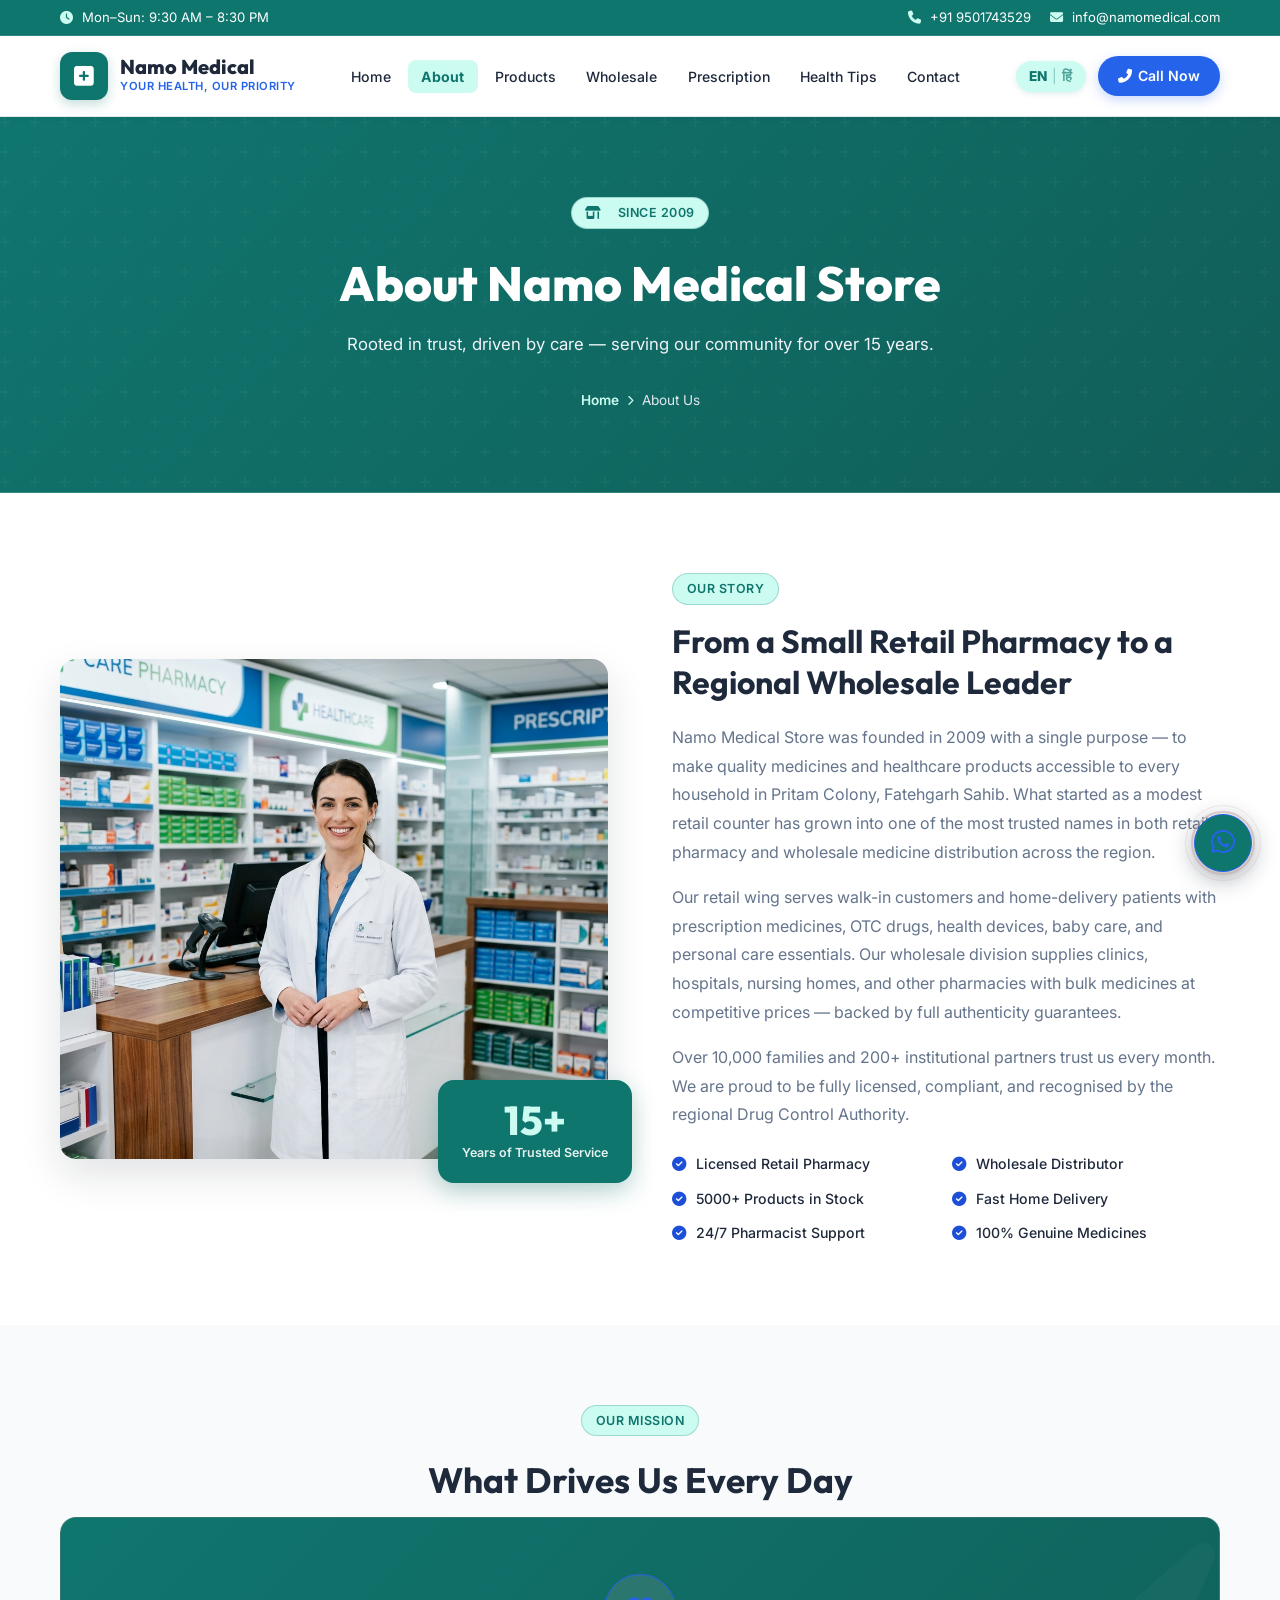
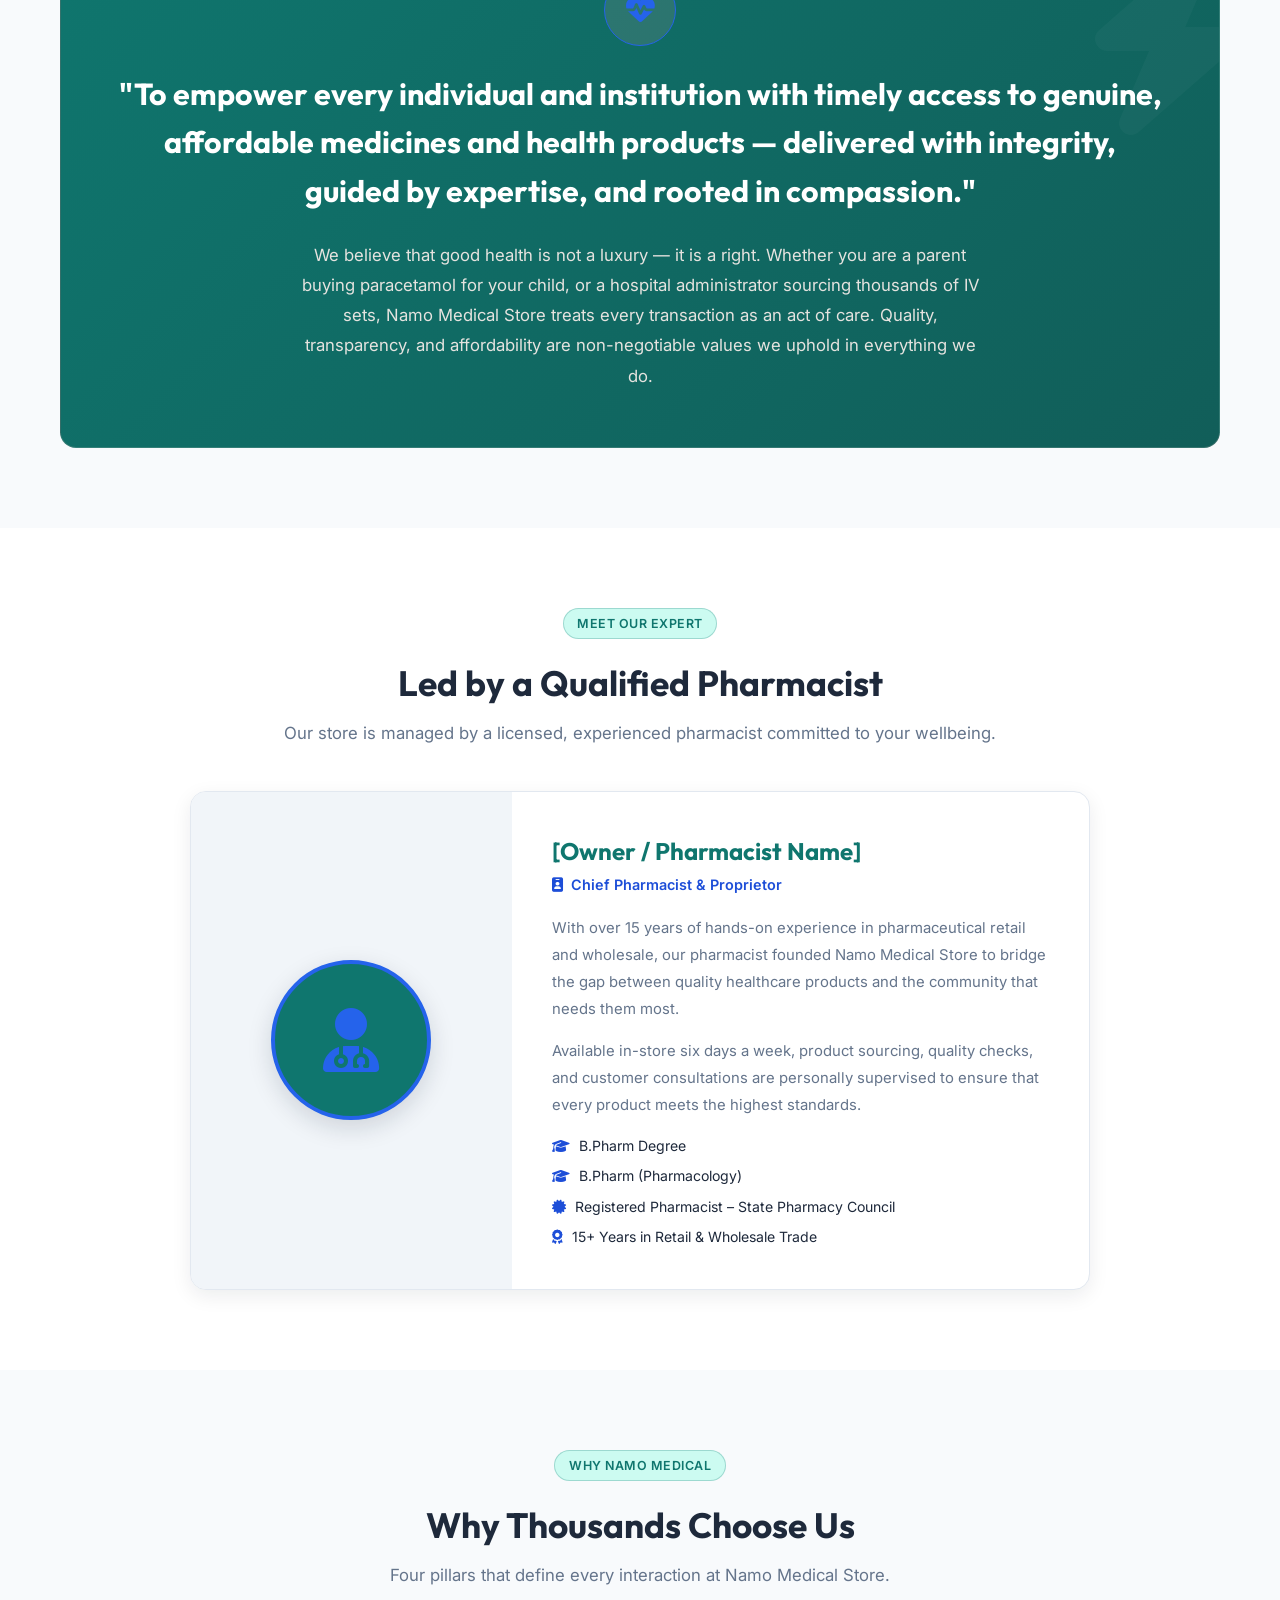
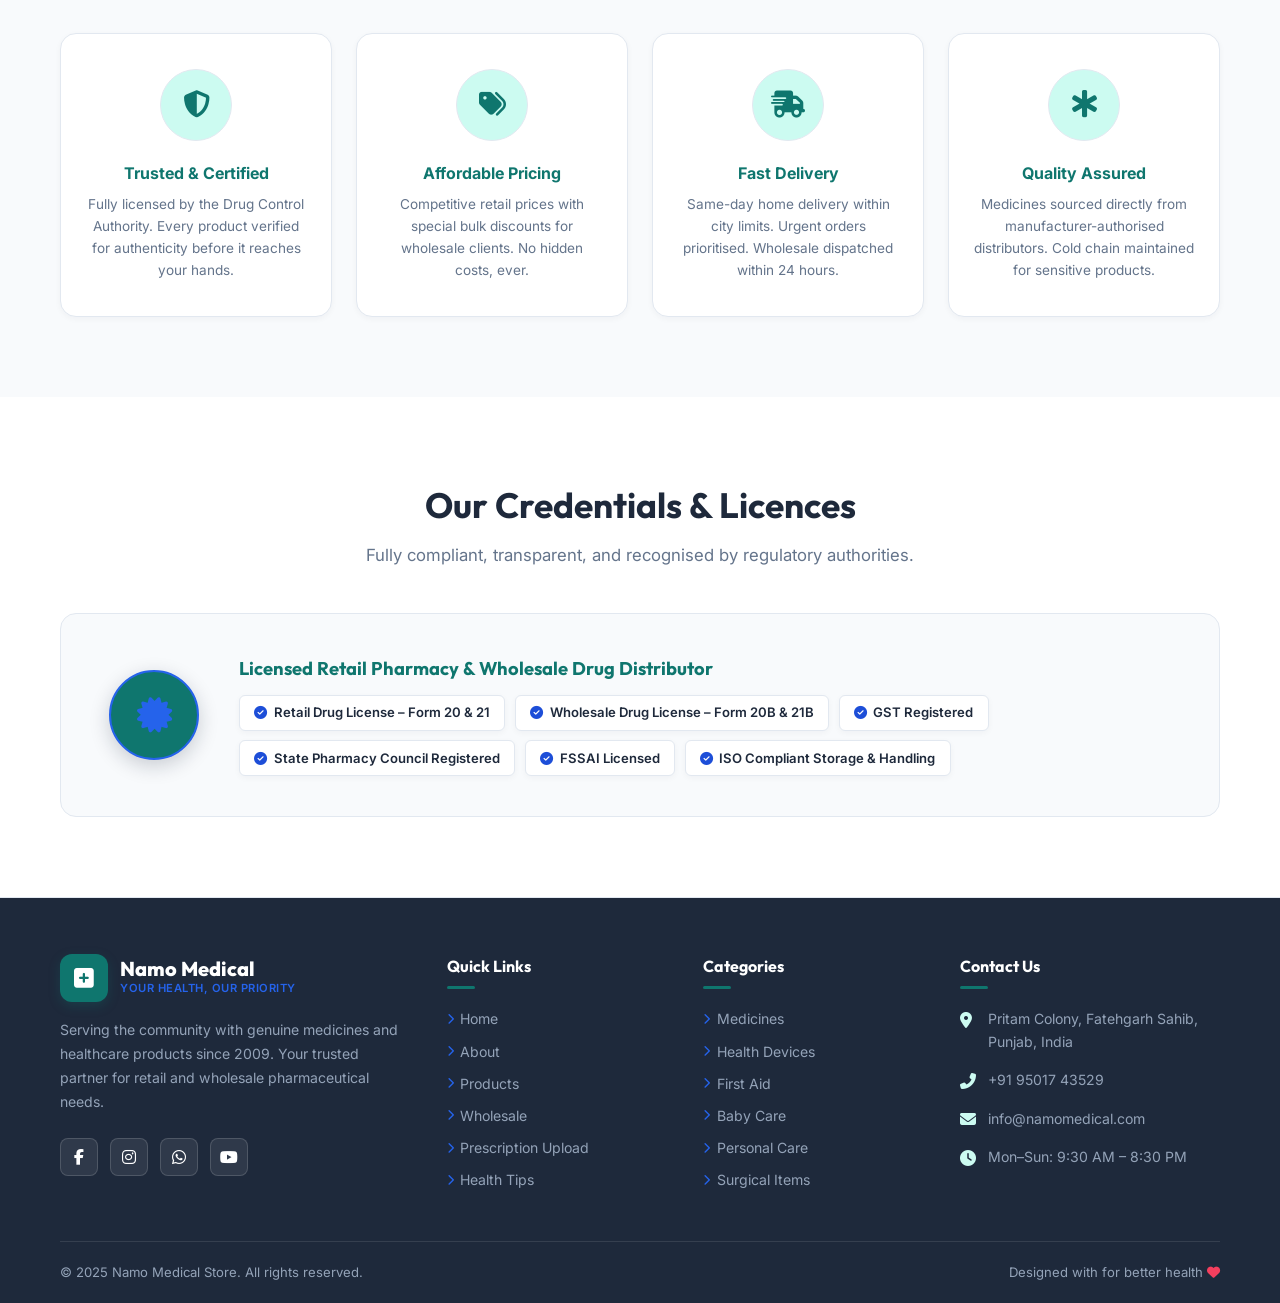
==== commit 5a8f33c5: "created language switcher" ====
--- a/about.html
+++ b/about.html
@@ -15,7 +15,7 @@
   <div class="top-bar">
     <div class="container">
       <div class="top-bar-left">
-        <span><i class="fas fa-clock"></i> Mon–Sun: 9:30 AM – 8:30 PM</span>
+        <span><i class="fas fa-clock"></i> <span data-i18n="top_bar_timing">Mon–Sun: 9:30 AM – 8:30 PM</span></span>
       </div>
       <div class="top-bar-right">
         <a href="tel:+919501743529"><i class="fas fa-phone"></i> +91 9501743529</a>
@@ -31,24 +31,27 @@
         <a href="index.html" class="logo">
           <div class="logo-icon"><i class="fas fa-plus-square"></i></div>
           <div class="logo-text">
-            <div class="name">Namo Medical</div>
-            <div class="tagline">Your Health, Our Priority</div>
+            <div class="name" data-i18n="logo_name">Namo Medical</div>
+            <div class="tagline" data-i18n="logo_tagline">Your Health, Our Priority</div>
           </div>
         </a>
 
         <ul class="nav-menu">
-          <li><a href="index.html">Home</a></li>
-          <li><a href="about.html" class="active">About</a></li>
-          <li><a href="products.html">Products</a></li>
-          <li><a href="wholesale.html">Wholesale</a></li>
-          <li><a href="prescription.html">Prescription</a></li>
-          <li><a href="health-tips.html">Health Tips</a></li>
-          <li><a href="contact.html">Contact</a></li>
+          <li><a href="index.html" data-i18n="nav_home">Home</a></li>
+          <li><a href="about.html" class="active" data-i18n="nav_about">About</a></li>
+          <li><a href="products.html" data-i18n="nav_products">Products</a></li>
+          <li><a href="wholesale.html" data-i18n="nav_wholesale">Wholesale</a></li>
+          <li><a href="prescription.html" data-i18n="nav_prescription">Prescription</a></li>
+          <li><a href="health-tips.html" data-i18n="nav_health_tips">Health Tips</a></li>
+          <li><a href="contact.html" data-i18n="nav_contact">Contact</a></li>
         </ul>
 
         <div class="nav-actions">
+          <button type="button" class="btn-lang is-en" aria-label="Switch Language">
+            <span class="lang-en">EN</span><span class="lang-sep">|</span><span class="lang-hi">हिं</span>
+          </button>
           <a href="tel:+919501743529" class="btn-call">
-            <i class="fas fa-phone-alt"></i> Call Now
+            <i class="fas fa-phone-alt"></i> <span data-i18n="nav_call_now">Call Now</span>
           </a>
           <button class="hamburger" id="hamburger" aria-label="Open menu">
             <span></span><span></span><span></span>
@@ -61,27 +64,27 @@
   <!-- ===== MOBILE NAV ===== -->
   <div class="mobile-nav" id="mobile-nav" role="dialog" aria-label="Mobile navigation">
     <button class="mobile-nav-close" id="mobile-close"><i class="fas fa-times"></i></button>
-    <a href="index.html">Home</a>
-    <a href="about.html">About</a>
-    <a href="products.html">Products</a>
-    <a href="wholesale.html">Wholesale</a>
-    <a href="prescription.html">Prescription Upload</a>
-    <a href="health-tips.html">Health Tips</a>
-    <a href="contact.html">Contact</a>
-    <a href="tel:+919501743529" class="btn-call"><i class="fas fa-phone-alt"></i> Call Now</a>
+    <a href="index.html" data-i18n="nav_home">Home</a>
+    <a href="about.html" class="active" data-i18n="nav_about">About</a>
+    <a href="products.html" data-i18n="nav_products">Products</a>
+    <a href="wholesale.html" data-i18n="nav_wholesale">Wholesale</a>
+    <a href="prescription.html" data-i18n="nav_prescription_upload">Prescription Upload</a>
+    <a href="health-tips.html" data-i18n="nav_health_tips">Health Tips</a>
+    <a href="contact.html" data-i18n="nav_contact">Contact</a>
+    <a href="tel:+919501743529" class="btn-call"><i class="fas fa-phone-alt"></i> <span data-i18n="nav_call_now">Call Now</span></a>
   </div>
 
   <!-- ===== PAGE HERO ===== -->
   <section class="page-hero">
     <div class="container">
       <div class="page-hero-content">
-        <span class="badge-pill"><i class="fas fa-store-alt"></i> &nbsp;Since 2009</span>
-        <h1>About Namo Medical Store</h1>
-        <p>Rooted in trust, driven by care — serving our community for over 15 years.</p>
+        <span class="badge-pill"><i class="fas fa-store-alt"></i> &nbsp;<span data-i18n="about_hero_badge">Since 2009</span></span>
+        <h1 data-i18n="about_hero_title">About Namo Medical Store</h1>
+        <p data-i18n="about_hero_desc">Rooted in trust, driven by care — serving our community for over 15 years.</p>
         <nav class="breadcrumb" aria-label="Breadcrumb">
-          <a href="index.html">Home</a>
+          <a href="index.html" data-i18n="breadcrumb_home">Home</a>
           <i class="fas fa-chevron-right"></i>
-          <span>About Us</span>
+          <span data-i18n="breadcrumb_about">About Us</span>
         </nav>
       </div>
     </div>
@@ -102,37 +105,37 @@
           />
           <div class="story-badge">
             <div class="years">15+</div>
-            <div class="years-label">Years of Trusted Service</div>
+            <div class="years-label" data-i18n="story_years_badge">Years of Trusted Service</div>
           </div>
         </div>
 
         <!-- Text side -->
         <div class="story-content reveal">
-          <span class="badge-pill">Our Story</span>
-          <h2>From a Small Retail Pharmacy to a Regional Wholesale Leader</h2>
-          <p>
+          <span class="badge-pill" data-i18n="story_badge">Our Story</span>
+          <h2 data-i18n="story_title">From a Small Retail Pharmacy to a Regional Wholesale Leader</h2>
+          <p data-i18n="story_p1">
             Namo Medical Store was founded in 2009 with a single purpose — to make quality medicines
             and healthcare products accessible to every household in Pritam Colony, Fatehgarh Sahib. What started as a modest
             retail counter has grown into one of the most trusted names in both retail pharmacy and
             wholesale medicine distribution across the region.
           </p>
-          <p>
+          <p data-i18n="story_p2">
             Our retail wing serves walk-in customers and home-delivery patients with prescription
             medicines, OTC drugs, health devices, baby care, and personal care essentials. Our
             wholesale division supplies clinics, hospitals, nursing homes, and other pharmacies with
             bulk medicines at competitive prices — backed by full authenticity guarantees.
           </p>
-          <p>
+          <p data-i18n="story_p3">
             Over 10,000 families and 200+ institutional partners trust us every month. We are proud
             to be fully licensed, compliant, and recognised by the regional Drug Control Authority.
           </p>
           <div class="story-highlights">
-            <div class="story-highlight-item"><i class="fas fa-check-circle"></i> Licensed Retail Pharmacy</div>
-            <div class="story-highlight-item"><i class="fas fa-check-circle"></i> Wholesale Distributor</div>
-            <div class="story-highlight-item"><i class="fas fa-check-circle"></i> 5000+ Products in Stock</div>
-            <div class="story-highlight-item"><i class="fas fa-check-circle"></i> Fast Home Delivery</div>
-            <div class="story-highlight-item"><i class="fas fa-check-circle"></i> 24/7 Pharmacist Support</div>
-            <div class="story-highlight-item"><i class="fas fa-check-circle"></i> 100% Genuine Medicines</div>
+            <div class="story-highlight-item"><i class="fas fa-check-circle"></i> <span data-i18n="story_h1">Licensed Retail Pharmacy</span></div>
+            <div class="story-highlight-item"><i class="fas fa-check-circle"></i> <span data-i18n="story_h2">Wholesale Distributor</span></div>
+            <div class="story-highlight-item"><i class="fas fa-check-circle"></i> <span data-i18n="story_h3">5000+ Products in Stock</span></div>
+            <div class="story-highlight-item"><i class="fas fa-check-circle"></i> <span data-i18n="story_h4">Fast Home Delivery</span></div>
+            <div class="story-highlight-item"><i class="fas fa-check-circle"></i> <span data-i18n="story_h5">24/7 Pharmacist Support</span></div>
+            <div class="story-highlight-item"><i class="fas fa-check-circle"></i> <span data-i18n="story_h6">100% Genuine Medicines</span></div>
           </div>
         </div>
 
@@ -143,14 +146,14 @@
   <!-- ===== MISSION STATEMENT ===== -->
   <section class="mission-section">
     <div class="container">
-      <span class="badge-pill" style="display:block;width:fit-content;margin:0 auto 1rem;">Our Mission</span>
-      <h2 class="section-title" style="margin-bottom:2.5rem;">What Drives Us Every Day</h2>
+      <span class="badge-pill" style="display:block;width:fit-content;margin:0 auto 1rem;" data-i18n="mission_badge">Our Mission</span>
+      <h2 class="section-title" style="margin-bottom:2.5rem;" data-i18n="mission_title">What Drives Us Every Day</h2>
       <div class="mission-card reveal">
         <div class="mission-icon"><i class="fas fa-heartbeat"></i></div>
-        <h2>"To empower every individual and institution with timely access to genuine,
+        <h2 data-i18n="mission_quote">"To empower every individual and institution with timely access to genuine,
             affordable medicines and health products — delivered with integrity,
             guided by expertise, and rooted in compassion."</h2>
-        <p style="margin-top:1.5rem;">
+        <p style="margin-top:1.5rem;" data-i18n="mission_desc">
           We believe that good health is not a luxury — it is a right. Whether you are a parent buying
           paracetamol for your child, or a hospital administrator sourcing thousands of IV sets, Namo
           Medical Store treats every transaction as an act of care. Quality, transparency, and
@@ -163,9 +166,9 @@
   <!-- ===== PHARMACIST / OWNER SECTION ===== -->
   <section class="team-section">
     <div class="container">
-      <span class="badge-pill" style="display:block;width:fit-content;margin:0 auto 1rem;">Meet Our Expert</span>
-      <h2 class="section-title" style="margin-bottom:.75rem;">Led by a Qualified Pharmacist</h2>
-      <p class="section-subtitle">Our store is managed by a licensed, experienced pharmacist committed to your wellbeing.</p>
+      <span class="badge-pill" style="display:block;width:fit-content;margin:0 auto 1rem;" data-i18n="team_badge">Meet Our Expert</span>
+      <h2 class="section-title" style="margin-bottom:.75rem;" data-i18n="team_title">Led by a Qualified Pharmacist</h2>
+      <p class="section-subtitle" data-i18n="team_subtitle">Our store is managed by a licensed, experienced pharmacist committed to your wellbeing.</p>
 
       <div class="team-card reveal">
         <!-- Avatar column -->
@@ -179,36 +182,32 @@
         <div class="team-info">
           <h3>[Owner / Pharmacist Name]</h3>
           <div class="team-role">
-            <i class="fas fa-id-badge"></i>&nbsp; Chief Pharmacist &amp; Proprietor
-          </div>
-          <p>
+            <i class="fas fa-id-badge"></i>&nbsp; <span data-i18n="team_role">Chief Pharmacist &amp; Proprietor</span>
+          </div>
+          <p data-i18n="team_desc_1">
             With over 15 years of hands-on experience in pharmaceutical retail and wholesale,
-            [Owner Name] founded Namo Medical Store to bridge the gap between quality healthcare
-            products and the community that needs them most. Their expertise spans prescription
-            counselling, drug interaction awareness, and supply chain management for bulk
-            institutional orders.
-          </p>
-          <p>
-            Available in-store six days a week, [Owner Name] personally oversees product sourcing,
-            quality checks, and customer consultations — ensuring that every product on our shelves
-            meets the highest standards of authenticity and safety.
+            our pharmacist founded Namo Medical Store to bridge the gap between quality healthcare
+            products and the community that needs them most.
+          </p>
+          <p data-i18n="team_desc_2">
+            Available in-store six days a week, product sourcing, quality checks, and customer consultations are personally supervised to ensure that every product meets the highest standards.
           </p>
           <div class="qual-list">
             <div class="qual-item">
               <i class="fas fa-graduation-cap"></i>
-              <span>B.Pharm – [University Name]</span>
+              <span data-i18n="qual_1">B.Pharm Degree</span>
             </div>
             <div class="qual-item">
               <i class="fas fa-graduation-cap"></i>
-              <span>B.Pharm (Pharmacology) – [Abdul Kalam Abdul Technology ]</span>
+              <span data-i18n="qual_2">B.Pharm (Pharmacology)</span>
             </div>
             <div class="qual-item">
               <i class="fas fa-certificate"></i>
-              <span>Registered Pharmacist – State Pharmacy Council</span>
+              <span data-i18n="qual_3">Registered Pharmacist – State Pharmacy Council</span>
             </div>
             <div class="qual-item">
               <i class="fas fa-award"></i>
-              <span>15+ Years in Retail &amp; Wholesale Pharmaceutical Trade</span>
+              <span data-i18n="qual_4">15+ Years in Retail &amp; Wholesale Pharmaceutical Trade</span>
             </div>
           </div>
         </div>
@@ -219,33 +218,33 @@
   <!-- ===== WHY CHOOSE US ===== -->
   <section class="why-section">
     <div class="container">
-      <span class="badge-pill" style="display:block;width:fit-content;margin:0 auto 1rem;">Why Namo Medical</span>
-      <h2 class="section-title">Why Thousands Choose Us</h2>
-      <p class="section-subtitle">Four pillars that define every interaction at Namo Medical Store.</p>
+      <span class="badge-pill" style="display:block;width:fit-content;margin:0 auto 1rem;" data-i18n="why_namo_badge">Why Namo Medical</span>
+      <h2 class="section-title" data-i18n="why_namo_title">Why Thousands Choose Us</h2>
+      <p class="section-subtitle" data-i18n="why_namo_subtitle">Four pillars that define every interaction at Namo Medical Store.</p>
       <div class="why-grid">
 
         <div class="why-card reveal">
           <div class="why-icon-wrap"><i class="fas fa-shield-halved"></i></div>
-          <h3>Trusted & Certified</h3>
-          <p>Fully licensed by the Drug Control Authority. Every product verified for authenticity before it reaches your hands.</p>
+          <h3 data-i18n="why_card_1_title">Trusted & Certified</h3>
+          <p data-i18n="why_card_1_desc">Fully licensed by the Drug Control Authority. Every product verified for authenticity before it reaches your hands.</p>
         </div>
 
         <div class="why-card reveal">
           <div class="why-icon-wrap"><i class="fas fa-tags"></i></div>
-          <h3>Affordable Pricing</h3>
-          <p>Competitive retail prices with special bulk discounts for wholesale clients. No hidden costs, ever.</p>
+          <h3 data-i18n="why_card_2_title">Affordable Pricing</h3>
+          <p data-i18n="why_card_2_desc">Competitive retail prices with special bulk discounts for wholesale clients. No hidden costs, ever.</p>
         </div>
 
         <div class="why-card reveal">
           <div class="why-icon-wrap"><i class="fas fa-truck-fast"></i></div>
-          <h3>Fast Delivery</h3>
-          <p>Same-day home delivery within city limits. Urgent orders prioritised. Wholesale dispatched within 24 hours.</p>
+          <h3 data-i18n="why_card_3_title">Fast Delivery</h3>
+          <p data-i18n="why_card_3_desc">Same-day home delivery within city limits. Urgent orders prioritised. Wholesale dispatched within 24 hours.</p>
         </div>
 
         <div class="why-card reveal">
           <div class="why-icon-wrap"><i class="fas fa-star-of-life"></i></div>
-          <h3>Quality Assured</h3>
-          <p>Medicines sourced directly from manufacturer-authorised distributors. Cold chain maintained for sensitive products.</p>
+          <h3 data-i18n="why_card_4_title">Quality Assured</h3>
+          <p data-i18n="why_card_4_desc">Medicines sourced directly from manufacturer-authorised distributors. Cold chain maintained for sensitive products.</p>
         </div>
 
       </div>
@@ -255,26 +254,22 @@
   <!-- ===== LICENSE / CREDIBILITY ===== -->
   <section class="license-section">
     <div class="container">
-      <h2 class="section-title" style="margin-bottom:.75rem;">Our Credentials &amp; Licences</h2>
-      <p class="section-subtitle">Fully compliant, transparent, and recognised by regulatory authorities.</p>
+      <h2 class="section-title" style="margin-bottom:.75rem;" data-i18n="license_title">Our Credentials &amp; Licences</h2>
+      <p class="section-subtitle" data-i18n="license_subtitle">Fully compliant, transparent, and recognised by regulatory authorities.</p>
       <div class="license-inner reveal">
         <div class="license-seal">
           <i class="fas fa-certificate"></i>
         </div>
         <div class="license-details">
-          <h3>Licensed Retail Pharmacy &amp; Wholesale Drug Distributor</h3>
+          <h3 data-i18n="license_main_tag">Licensed Retail Pharmacy &amp; Wholesale Drug Distributor</h3>
           <div class="license-items">
-            <div class="license-tag"><i class="fas fa-check-circle"></i> Retail Drug License – Form 20 &amp; 21 (DL No. FGS-PH-12345)</div>
-            <div class="license-tag"><i class="fas fa-check-circle"></i> Wholesale Drug License – Form 20B &amp; 21B</div>
-            <div class="license-tag"><i class="fas fa-check-circle"></i> GST Registered</div>
-            <div class="license-tag"><i class="fas fa-check-circle"></i> State Pharmacy Council Registered</div>
-            <div class="license-tag"><i class="fas fa-check-circle"></i> FSSAI Licensed</div>
-            <div class="license-tag"><i class="fas fa-check-circle"></i> ISO Compliant Storage &amp; Handling</div>
-          </div>
-          <p class="license-note">
-            <i class="fas fa-info-circle" style="color:var(--blue);"></i>
-            &nbsp;License numbers and registration certificates are displayed in store at Pritam Colony, Fatehgarh Sahib.
-          </p>
+            <div class="license-tag"><i class="fas fa-check-circle"></i> <span data-i18n="lic_1">Retail Drug License – Form 20 &amp; 21</span></div>
+            <div class="license-tag"><i class="fas fa-check-circle"></i> <span data-i18n="lic_2">Wholesale Drug License – Form 20B &amp; 21B</span></div>
+            <div class="license-tag"><i class="fas fa-check-circle"></i> <span data-i18n="lic_3">GST Registered</span></div>
+            <div class="license-tag"><i class="fas fa-check-circle"></i> <span data-i18n="lic_4">State Pharmacy Council Registered</span></div>
+            <div class="license-tag"><i class="fas fa-check-circle"></i> <span data-i18n="lic_5">FSSAI Licensed</span></div>
+            <div class="license-tag"><i class="fas fa-check-circle"></i> <span data-i18n="lic_6">ISO Compliant Storage &amp; Handling</span></div>
+          </div>
         </div>
       </div>
     </div>
@@ -286,51 +281,51 @@
       <div class="footer-grid">
 
         <div class="footer-brand">
-          <div class="logo">
+          <a href="index.html" class="logo">
             <div class="logo-icon"><i class="fas fa-plus-square"></i></div>
             <div class="logo-text">
-              <div class="name">Namo Medical</div>
-              <div class="tagline">Your Health, Our Priority</div>
-            </div>
-          </div>
-          <p class="footer-desc">Serving the community with genuine medicines and healthcare products since 2009. Your trusted partner for retail and wholesale pharmaceutical needs.</p>
+              <div class="name" data-i18n="logo_name">Namo Medical</div>
+              <div class="tagline" data-i18n="logo_tagline">Your Health, Our Priority</div>
+            </div>
+          </a>
+          <p class="footer-desc" data-i18n="footer_desc">Serving the community with genuine medicines and healthcare products since 2009. Your trusted partner for retail and wholesale pharmaceutical needs.</p>
           <div class="social-links">
-            <a href="#" aria-label="Facebook"><i class="fab fa-facebook-f"></i></a>
-            <a href="#" aria-label="Instagram"><i class="fab fa-instagram"></i></a>
+            <a href="javascript:void(0)" aria-label="Facebook"><i class="fab fa-facebook-f"></i></a>
+            <a href="javascript:void(0)" aria-label="Instagram"><i class="fab fa-instagram"></i></a>
             <a href="https://wa.me/919501743529" target="_blank" rel="noopener noreferrer" aria-label="WhatsApp"><i class="fab fa-whatsapp"></i></a>
-            <a href="#" aria-label="YouTube"><i class="fab fa-youtube"></i></a>
+            <a href="javascript:void(0)" aria-label="YouTube"><i class="fab fa-youtube"></i></a>
           </div>
         </div>
 
         <div class="footer-col">
-          <h4>Quick Links</h4>
+          <h4 data-i18n="footer_quick_links">Quick Links</h4>
           <ul class="footer-links">
-            <li><a href="index.html"><i class="fas fa-chevron-right"></i> Home</a></li>
-            <li><a href="about.html"><i class="fas fa-chevron-right"></i> About Us</a></li>
-            <li><a href="products.html"><i class="fas fa-chevron-right"></i> Products</a></li>
-            <li><a href="wholesale.html"><i class="fas fa-chevron-right"></i> Wholesale</a></li>
-            <li><a href="prescription.html"><i class="fas fa-chevron-right"></i> Prescription Upload</a></li>
-            <li><a href="health-tips.html"><i class="fas fa-chevron-right"></i> Health Tips</a></li>
+            <li><a href="index.html"><i class="fas fa-chevron-right"></i> <span data-i18n="nav_home">Home</span></a></li>
+            <li><a href="about.html"><i class="fas fa-chevron-right"></i> <span data-i18n="nav_about">About Us</span></a></li>
+            <li><a href="products.html"><i class="fas fa-chevron-right"></i> <span data-i18n="nav_products">Products</span></a></li>
+            <li><a href="wholesale.html"><i class="fas fa-chevron-right"></i> <span data-i18n="nav_wholesale">Wholesale</span></a></li>
+            <li><a href="prescription.html"><i class="fas fa-chevron-right"></i> <span data-i18n="nav_prescription_upload">Prescription Upload</span></a></li>
+            <li><a href="health-tips.html"><i class="fas fa-chevron-right"></i> <span data-i18n="nav_health_tips">Health Tips</span></a></li>
           </ul>
         </div>
 
         <div class="footer-col">
-          <h4>Categories</h4>
+          <h4 data-i18n="footer_categories">Categories</h4>
           <ul class="footer-links">
-            <li><a href="products.html"><i class="fas fa-chevron-right"></i> Medicines</a></li>
-            <li><a href="products.html"><i class="fas fa-chevron-right"></i> Health Devices</a></li>
-            <li><a href="products.html"><i class="fas fa-chevron-right"></i> First Aid</a></li>
-            <li><a href="products.html"><i class="fas fa-chevron-right"></i> Baby Care</a></li>
-            <li><a href="products.html"><i class="fas fa-chevron-right"></i> Personal Care</a></li>
-            <li><a href="products.html"><i class="fas fa-chevron-right"></i> Surgical Items</a></li>
+            <li><a href="products.html"><i class="fas fa-chevron-right"></i> <span data-i18n="cat_medicines">Medicines</span></a></li>
+            <li><a href="products.html"><i class="fas fa-chevron-right"></i> <span data-i18n="cat_devices">Health Devices</span></a></li>
+            <li><a href="products.html"><i class="fas fa-chevron-right"></i> <span data-i18n="cat_first_aid">First Aid</span></a></li>
+            <li><a href="products.html"><i class="fas fa-chevron-right"></i> <span data-i18n="cat_baby_care">Baby Care</span></a></li>
+            <li><a href="products.html"><i class="fas fa-chevron-right"></i> <span data-i18n="cat_personal_care">Personal Care</span></a></li>
+            <li><a href="products.html"><i class="fas fa-chevron-right"></i> <span data-i18n="cat_surgical">Surgical Items</span></a></li>
           </ul>
         </div>
 
         <div class="footer-col">
-          <h4>Contact Us</h4>
+          <h4 data-i18n="footer_contact">Contact Us</h4>
           <div class="contact-item">
             <i class="fas fa-map-marker-alt"></i>
-            <span>Pritam Colony,<br />Fatehgarh Sahib, Punjab,<br />India</span>
+            <span data-i18n="info_address_val">Pritam Colony,<br />Fatehgarh Sahib, Punjab,<br />India</span>
           </div>
           <div class="contact-item">
             <i class="fas fa-phone-alt"></i>
@@ -342,20 +337,22 @@
           </div>
           <div class="contact-item">
             <i class="fas fa-clock"></i>
-            <span>Mon–Sun: 9:30 AM – 8:30 PM</span>
+            <span data-i18n="top_bar_timing">Mon–Sun: 9:30 AM – 8:30 PM</span>
           </div>
         </div>
 
       </div>
 
       <div class="footer-bottom">
-        <span>&copy; 2025 Namo Medical Store. All rights reserved.</span>
-        <span>Designed with <i class="fas fa-heart" style="color:#f43f5e;"></i> for better health</span>
+        <span data-i18n="footer_rights">&copy; 2025 Namo Medical Store. All rights reserved.</span>
+        <span><span data-i18n="footer_designed">Designed for better health</span> <i class="fas fa-heart" style="color:#f43f5e;"></i></span>
       </div>
     </div>
   </footer>
 
+  <script src="js/translations.js"></script>
   <script src="js/main.js"></script>
   <script src="js/animations.js"></script>
 </body>
 </html>
+</html>
--- a/css/style.css
+++ b/css/style.css
@@ -191,6 +191,56 @@
 .btn-call i { color: var(--white); }
 .btn-call:hover { transform: translateY(-2px); background: var(--secondary-hover); box-shadow: 0 6px 20px rgba(37,99,235,.35); }
 
+/* Language Switcher Toggle */
+.btn-lang {
+  background: var(--teal-light);
+  color: var(--navy);
+  border: 1.5px solid var(--primary-light);
+  padding: .45rem .85rem;
+  border-radius: 50px;
+  font-size: .85rem;
+  font-weight: 700;
+  cursor: pointer;
+  display: inline-flex;
+  align-items: center;
+  gap: .3rem;
+  transition: all var(--transition);
+  user-select: none;
+  font-family: inherit;
+  box-shadow: 0 2px 6px rgba(15,118,110,.12);
+}
+.btn-lang:hover {
+  background: var(--primary);
+  color: var(--white);
+  border-color: var(--primary);
+  transform: translateY(-1px);
+  box-shadow: 0 4px 12px rgba(15,118,110,.25);
+}
+.btn-lang .lang-en,
+.btn-lang .lang-hi {
+  transition: opacity .2s, font-weight .2s, color .2s;
+  opacity: 0.65;
+}
+.btn-lang.is-en .lang-en {
+  opacity: 1;
+  color: var(--primary);
+  font-weight: 800;
+}
+.btn-lang.is-hi .lang-hi {
+  opacity: 1;
+  color: var(--secondary);
+  font-weight: 800;
+}
+.btn-lang:hover .lang-en,
+.btn-lang:hover .lang-hi {
+  opacity: 1 !important;
+  color: var(--white) !important;
+}
+.btn-lang .lang-sep {
+  opacity: 0.4;
+  font-weight: 400;
+}
+
 /* Hamburger */
 .hamburger { display: none; flex-direction: column; gap: 5px; padding: .4rem; cursor: pointer; background: transparent; }
 .hamburger span { display: block; width: 24px; height: 2px; background: var(--text-main); border-radius: 2px; transition: all var(--transition); }
@@ -335,6 +385,9 @@
   background: var(--card-bg);
   cursor: pointer;
   position: relative;
+  display: block;
+  text-decoration: none;
+  color: inherit;
 }
 .category-card:hover { transform: translateY(-6px); box-shadow: var(--shadow-lg); border-color: var(--primary); }
 .category-img {
